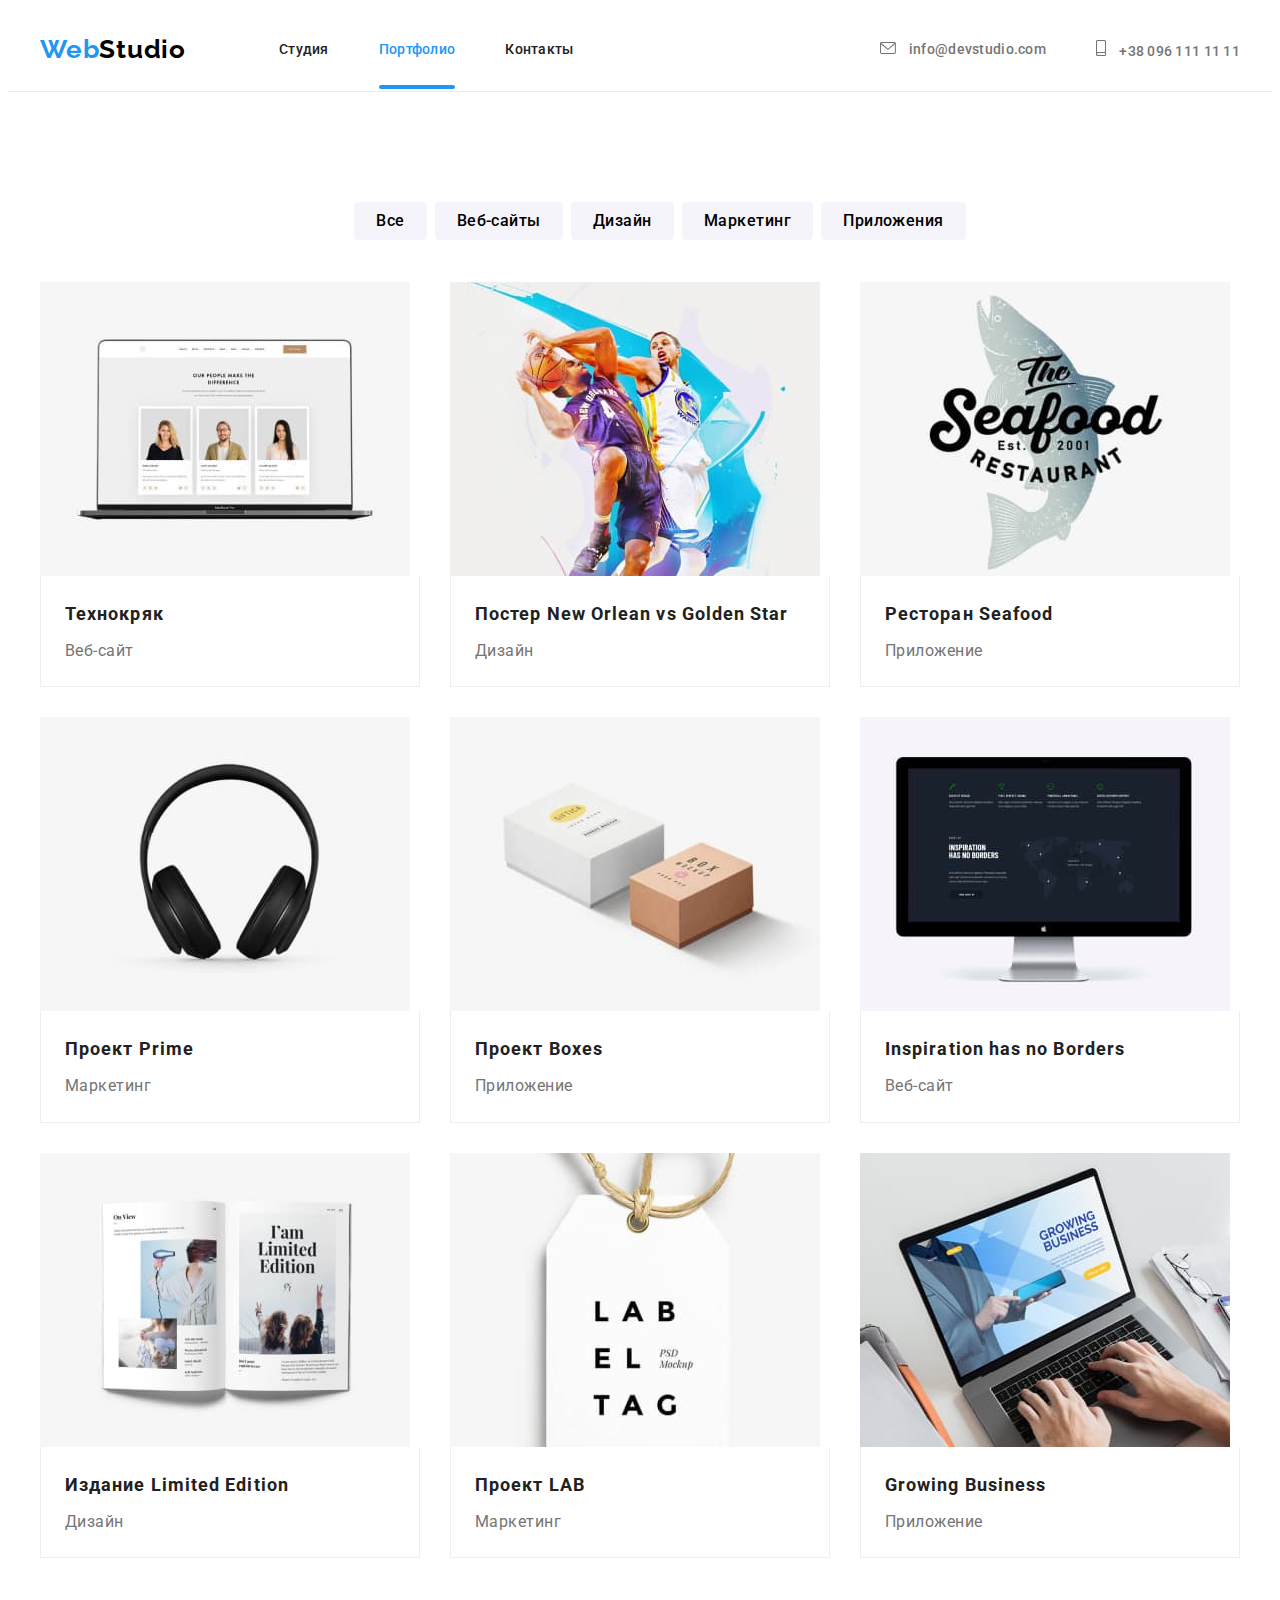
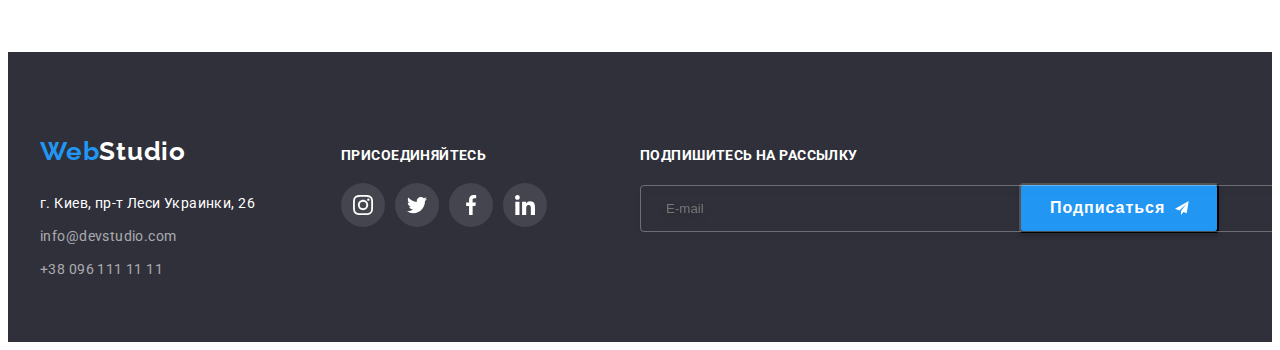
==== portfolio.html @ 2915597d "Initial commit" ====
<!DOCTYPE html>
<html lang="ru">
  <head>
    <meta charset="UTF-8" />
    <meta http-equiv="X-UA-Compatible" content="IE=edge" />
    <meta name="viewport" content="width=device-width, initial-scale=1.0" />
    <title>Document</title>
    <link
      href="https://fonts.googleapis.com/css2?family=Raleway:wght@700&family=Roboto:wght@400;500;700;900&display=swap"
      rel="stylesheet"
    />
    <link
      rel="stylesheet"
      href="https://cdnjs.cloudflare.com/ajax/libs/modern-normalize/1.1.0/modern-normalize.min.css"
      integrity="sha512-wpPYUAdjBVSE4KJnH1VR1HeZfpl1ub8YT/NKx4PuQ5NmX2tKuGu6U/JRp5y+Y8XG2tV+wKQpNHVUX03MfMFn9Q=="
      crossorigin="anonymous"
      referrerpolicy="no-referrer"
    />
    <link rel="stylesheet" href="./css/main.min.css" />
  </head>
  <body>
    <!--Шапка сайта-->
    <header class="header">
      <div class="container header__container">
        <nav class="navigation">
          <a href="./index.html" class="logo">
            Web
            <span class="logo--color"> Studio </span>
          </a>
          <ul class="header__list">
            <li class="header__item">
              <a href="./index.html" class="header__link"> Студия </a>
            </li>
            <li class="header__item">
              <a
                href="./portfolio.html"
                class="header__link header__link-current"
              >
                Портфолио
              </a>
            </li>
            <li class="item"><a href="" class="header__link"> Контакты </a></li>
          </ul>
        </nav>
        <ul class="auth-nav">
          <li class="auth-nav__item">
            <a href="mailtoinfo@devstudio.com" class="auth-nav__link">
              <svg class="auth-nav__icons" width="16" height="12">
                <use href="./images/sprite.svg#icon-envelope"></use>
              </svg>
              info@devstudio.com
            </a>
          </li>
          <li class="auth-nav__item">
            <a href="tel:+380961111111" class="auth-nav__link">
              <svg class="auth-nav__icons" width="10" height="16">
                <use href="./images/sprite.svg#icon-smartphone"></use>
              </svg>
              +38 096 111 11 11
            </a>
          </li>
        </ul>
      </div>
    </header>
    <main>
      <!--Фотороботи-->
      <section class="projects section">
        <div class="container projects">
          <!-- <h1 class="projects-section-title">Нашы проэкты</h1> -->
          <ul class="projects__list">
            <li class="projects__item">
              <button type="button" class="projects__button">Все</button>
            </li>
            <li class="projects__item">
              <button type="button" class="projects__button">Веб-сайты</button>
            </li>
            <li class="projects__item">
              <button type="button" class="projects__button">Дизайн</button>
            </li>
            <li class="projects__item">
              <button type="button" class="projects__button">Маркетинг</button>
            </li>
            <li class="projects__item">
              <button type="button" class="projects__button">Приложения</button>
            </li>
          </ul>
          <ul class="list projects__list-image">
            <li class="projects__image-item">
              <a class="link projects__image-link" href="">
                <div class="projects__thumb">
                  <img
                    src="./images/portfolio/techno.jpg"
                    alt="фото Технокряк"
                    width="370"
                  />
                  <div class="overlay">
                    <p class="overlay__text">
                      Ресурс предлагает комплексные предложения с разным уровнем
                      функционала и сервисов. Все это позволит посетителю
                      получить исчерпывающие сведения о компании или частном
                      лице.
                    </p>
                  </div>
                </div>
                <div class="projects__box-text">
                  <h2 class="projects__title">Технокряк</h2>
                  <p class="projects__text">Веб-сайт</p>
                </div>
              </a>
            </li>
            <li class="projects__image-item">
              <a class="link projects__image-link" href="">
                <div class="projects__thumb">
                  <img
                    src="./images/portfolio/golden-star.jpg"
                    alt="фото Постер New Orlean vs Golden Star"
                    width="370"
                  />
                  <div class="overlay">
                    <p class="overlay__text">
                      Ресурс предлагает комплексные предложения с разным уровнем
                      функционала и сервисов. Все это позволит посетителю
                      получить исчерпывающие сведения о компании или частном
                      лице.
                    </p>
                  </div>
                </div>

                <div class="projects__box-text">
                  <h2 class="projects__title">
                    Постер New Orlean vs Golden Star
                  </h2>
                  <p class="projects__text">Дизайн</p>
                </div></a
              >
            </li>
            <li class="projects__image-item">
              <a class="link projects__image-link" href="">
                <div class="projects__thumb">
                  <img
                    src="./images/portfolio/seafood.jpg"
                    alt="фото Ресторан Seafood"
                    width="370"
                  />
                  <div class="overlay">
                    <p class="overlay__text">
                      Ресурс предлагает комплексные предложения с разным уровнем
                      функционала и сервисов. Все это позволит посетителю
                      получить исчерпывающие сведения о компании или частном
                      лице.
                    </p>
                  </div>
                </div>
                <div class="projects__box-text">
                  <h2 class="projects__title">Ресторан Seafood</h2>
                  <p class="projects__text">Приложение</p>
                </div>
              </a>
            </li>
            <li class="projects__image-item">
              <a class="link projects__image-link" href="">
                <div class="projects__thumb">
                  <img
                    src="./images/portfolio/prime.jpg"
                    alt="фото Проект Primeк"
                    width="370"
                  />
                  <div class="overlay">
                    <p class="overlay__text">
                      Ресурс предлагает комплексные предложения с разным уровнем
                      функционала и сервисов. Все это позволит посетителю
                      получить исчерпывающие сведения о компании или частном
                      лице.
                    </p>
                  </div>
                </div>
                <div class="projects__box-text">
                  <h2 class="projects__title">Проект Prime</h2>
                  <p class="projects__text">Маркетинг</p>
                </div>
              </a>
            </li>
            <li class="projects__image-item">
              <a class="link projects__image-link" href="">
                <div class="projects__thumb">
                  <img
                    src="./images/portfolio/boxes.jpg"
                    alt="фото Проект Boxes"
                    width="370"
                  />
                  <div class="overlay">
                    <p class="overlay__text">
                      Ресурс предлагает комплексные предложения с разным уровнем
                      функционала и сервисов. Все это позволит посетителю
                      получить исчерпывающие сведения о компании или частном
                      лице.
                    </p>
                  </div>
                </div>
                <div class="projects__box-text">
                  <h2 class="projects__title">Проект Boxes</h2>
                  <p class="projects__text">Приложение</p>
                </div>
              </a>
            </li>
            <li class="projects__image-item">
              <a class="link projects__image-link" href="">
                <div class="projects__thumb">
                  <img
                    src="./images/portfolio/borders.jpg"
                    alt="фото Inspiration has no Borders"
                    width="370"
                  />
                  <div class="overlay">
                    <p class="overlay__text">
                      Ресурс предлагает комплексные предложения с разным уровнем
                      функционала и сервисов. Все это позволит посетителю
                      получить исчерпывающие сведения о компании или частном
                      лице.
                    </p>
                  </div>
                </div>
                <div class="projects__box-text">
                  <h2 class="projects__title">Inspiration has no Borders</h2>
                  <p class="projects__text">Веб-сайт</p>
                </div>
              </a>
            </li>
            <li class="projects__image-item">
              <a class="link projects__image-link" href="">
                <div class="projects__thumb">
                  <img
                    src="./images/portfolio/edition.jpg"
                    alt="фото Издание Limited Edition"
                    width="370"
                  />
                  <div class="overlay">
                    <p class="overlay__text">
                      Ресурс предлагает комплексные предложения с разным уровнем
                      функционала и сервисов. Все это позволит посетителю
                      получить исчерпывающие сведения о компании или частном
                      лице.
                    </p>
                  </div>
                </div>
                <div class="projects__box-text">
                  <h2 class="projects__title">Издание Limited Edition</h2>
                  <p class="projects__text">Дизайн</p>
                </div>
              </a>
            </li>
            <li class="projects__image-item">
              <a class="link projects__image-link" href="">
                <div class="projects__thumb">
                  <img
                    src="./images/portfolio/lab.jpg"
                    alt="фото Проект LAB"
                    width="370"
                  />
                  <div class="overlay">
                    <p class="overlay__text">
                      Ресурс предлагает комплексные предложения с разным уровнем
                      функционала и сервисов. Все это позволит посетителю
                      получить исчерпывающие сведения о компании или частном
                      лице.
                    </p>
                  </div>
                </div>
                <div class="projects__box-text">
                  <h2 class="projects__title">Проект LAB</h2>
                  <p class="projects__text">Маркетинг</p>
                </div>
              </a>
            </li>
            <li class="projects__image-item">
              <a class="link projects__image-link" href="">
                <div class="projects__thumb">
                  <img
                    src="./images/portfolio/growng.jpg"
                    alt="фото Growing Business"
                    width="370"
                  />
                  <div class="overlay">
                    <p class="overlay__text">
                      Ресурс предлагает комплексные предложения с разным уровнем
                      функционала и сервисов. Все это позволит посетителю
                      получить исчерпывающие сведения о компании или частном
                      лице.
                    </p>
                  </div>
                </div>
                <div class="projects__box-text">
                  <h2 class="projects__title">Growing Business</h2>
                  <p class="projects__text">Приложение</p>
                </div>
              </a>
            </li>
          </ul>
        </div>
      </section>
    </main>
    <!--Футер-->
    <footer class="footer">
      <div class="container footer__container">
        <div class="footer__address-box">
          <a href="./index.html" class="logo">
            Web
            <span class="logo--color-footer"> Studio </span>
          </a>
          <address class="footer__address">
            г. Киев, пр-т Леси Украинки, 26
          </address>
          <ul class="list footer__list">
            <li class="footer__item">
              <a href="mailtoinfo@devstudio.com" class="footer__link">
                info@devstudio.com
              </a>
            </li>
            <li class="footer__item">
              <a href="tel:+380961111111" class="footer__link">
                +38 096 111 11 11
              </a>
            </li>
          </ul>
        </div>
        <div class="accession">
          <h3 class="accession__social-title">присоединяйтесь</h3>
          <ul class="list accession__social">
            <li class="accession__team-icons">
              <a
                class="accession__social-link link"
                href=""
                target="_blank"
                arial-label="иконка instagram"
              >
                <svg class="accession__icons" width="20" height="20">
                  <use href="./images/sprite.svg#icon-instagram-2"></use>
                </svg>
              </a>
            </li>
            <li class="accession__team-icons">
              <a
                class="accession__social-link link"
                href=""
                target="_blank"
                arial-label="иконка twitter"
              >
                <svg class="accession__icons" width="20" height="20">
                  <use href="./images/sprite.svg#icon-twitter-1"></use>
                </svg>
              </a>
            </li>
            <li class="accession__team-icons">
              <a
                class="accession__social-link link"
                href=""
                target="_blank"
                arial-label="иконка facebook"
              >
                <svg class="accession__icons" width="20" height="20">
                  <use href="./images/sprite.svg#icon-facebook-1"></use>
                </svg>
              </a>
            </li>
            <li class="accession__team-icons">
              <a
                class="accession__social-link link"
                href=""
                target="_blank"
                arial-label="иконка linkedin"
              >
                <svg class="accession__icons" width="20" height="20">
                  <use href="./images/sprite.svg#icon-linkedin-1"></use>
                </svg>
              </a>
            </li>
          </ul>
        </div>
        <div class="subscription">
          <strong class="subscription__title">Подпишитесь на рассылку</strong>
          <form class="subscription__form">
            <label class="subscription__form-group">
              <input
                class="subscription__form-input"
                type="email"
                name="user-mail"
                placeholder="E-mail"
              />
            </label>
            <button class="subscription__form-btn" type="submit">
              Подписаться
              <svg class="subscription__form-icon" width="24" height="24">
                <use href="./images/sprite.svg#icon-icon-send"></use>
              </svg>
            </button>
          </form>
        </div>
      </div>
    </footer>
  </body>
</html>
---- css/main.min.css ----
:root{--primary-text-color: #757575;--primary-title-color: #212121;--mid-anim: 250ms cubic-bezier(0.4, 0, 0.2, 1)}.visually-hidden{position:absolute;white-space:nowrap;width:1px;height:1px;overflow:hidden;border:0;padding:0;clip:rect(0 0 0 0);-webkit-clip-path:inset(50%);clip-path:inset(50%);margin:-1px}body{background-color:#ffffff;color:#757575;font-family:"roboto", serif}.section{padding-top:94px;padding-bottom:94px}.container{width:1200px;-webkit-box-align:center;-ms-flex-align:center;align-items:center;padding-right:15px;padding-left:15px;margin-left:auto;margin-right:auto}h1,h2,h3,h4,h5,h6,p{margin:0}img{display:block}.logo{display:-webkit-box;display:-ms-flexbox;display:flex;margin-right:93px;padding-top:24px;padding-bottom:25px;font-family:"Raleway", serif;font-weight:700;font-size:26px;line-height:1.2;letter-spacing:0.03em;color:#2196f3;text-decoration:none}.logo--color{color:black}.logo--color-footer{color:#ffffff}.backdrop.is-hidden{opacity:0;pointer-events:none;visibility:hidden}.form{position:absolute;top:50%;left:50%;-webkit-transform:translate(-50%, -50%);transform:translate(-50%, -50%);width:528px;padding:40px;background-color:#fff;-webkit-box-shadow:0px 1px 3px rgba(0,0,0,0.12),0px 1px 1px rgba(0,0,0,0.14),0px 2px 1px rgba(0,0,0,0.2);box-shadow:0px 1px 3px rgba(0,0,0,0.12),0px 1px 1px rgba(0,0,0,0.14),0px 2px 1px rgba(0,0,0,0.2);border-radius:4px;-webkit-transition:opacity 300ms ease-in-out, -webkit-transform 700ms ease;transition:opacity 300ms ease-in-out, -webkit-transform 700ms ease;transition:transform 700ms ease, opacity 300ms ease-in-out;transition:transform 700ms ease, opacity 300ms ease-in-out, -webkit-transform 700ms ease}.backdrop.is-hidden .form{-webkit-transform:translate(-50%, -50%) scale(0.4);transform:translate(-50%, -50%) scale(0.4);opacity:0}.backdrop .form{-webkit-transform:translate(-50%, -50%) scale(1);transform:translate(-50%, -50%) scale(1);opacity:1}.form__modal-btn{position:absolute;top:10px;right:10px;width:30px;height:30px;padding:0;display:-webkit-box;display:-ms-flexbox;display:flex;-webkit-box-align:center;-ms-flex-align:center;align-items:center;-webkit-box-pack:center;-ms-flex-pack:center;justify-content:center;background:#ffffff;border:1px solid rgba(0,0,0,0.1);border-radius:50%;cursor:pointer}.form__btn-icon{fill:#000000;-webkit-transition:fill var(--mid-anim);transition:fill var(--mid-anim)}.form__modal-btn:hover .form__btn-icon,.form__modal-btn:focus .form__btn-icon{fill:#2196f3}.form__title{display:block;font-weight:700;font-size:20px;line-height:23px;text-align:center;letter-spacing:0.03em;color:#212121;text-align:center;margin-bottom:12px}.form__group,.form__policy{display:block}.form__group{position:relative}.form__group:not(:last-child){margin-bottom:10px}.form-group.textarea{margin-bottom:20px}.form__group-label{display:block;text-align:start;margin-bottom:4px;font-weight:400;font-size:12px;line-height:14px;letter-spacing:0.01em;color:#757575}.form__input{width:100%;padding:10px 10px 10px 35px;border:1px solid rgba(33,33,33,0.2);border-radius:4px;-webkit-transition:border var(--mid-anim);transition:border var(--mid-anim)}.form__icon{position:absolute;top:30px;left:12px;fill:#212121;-webkit-transition:fill var(--mid-anim);transition:fill var(--mid-anim)}.form__group .form__input:focus,.form__group .form__textarea:focus{outline:transparent;border:1px solid #2196f3}.form__group:focus-within>.form__icon{fill:#2196f3}.form__policy{display:-webkit-box;display:-ms-flexbox;display:flex;-webkit-box-align:center;-ms-flex-align:center;align-items:center;-webkit-box-pack:center;-ms-flex-pack:center;justify-content:center;margin-bottom:30px}.form__textarea{resize:none;width:100%;padding:12px 16px 12px 16px;border:1px solid rgba(33,33,33,0.2);border-radius:4px;font-size:12px;line-height:14px;letter-spacing:0.01em}.custom-checkbox{width:16px;height:15px;margin-right:7px;display:-webkit-box;display:-ms-flexbox;display:flex;-webkit-box-align:center;-ms-flex-align:center;align-items:center;-webkit-box-pack:center;-ms-flex-pack:center;justify-content:center;border-radius:2px;outline:1px solid #212121;outline-offset:-2px;-webkit-transition:background-color var(--mid-anim);transition:background-color var(--mid-anim)}.checkbox:checked+.custom-checkbox{background-color:#2196f3;outline:#2196f3}.checkbox:focus+.custom-checkbox{outline:1px solid #2196f3}.custom-checkbox-icon{opacity:0;-webkit-transition:opacity var(--mid-anim);transition:opacity var(--mid-anim)}.checkbox:checked+.custom-checkbox .custom-checkbox-icon{opacity:1}.form__policy-description{font-weight:400;font-size:14px;line-height:24px;letter-spacing:0.03em;color:#757575}.form__btn{width:200px;height:50px;display:inline-block;-webkit-box-align:center;-ms-flex-align:center;align-items:center;text-align:center;letter-spacing:0.06em;cursor:pointer;font-weight:700;font-size:16px;line-height:30px;color:#ffffff;background:#2196f3;-webkit-box-shadow:0px 4px 4px rgba(0,0,0,0.15);box-shadow:0px 4px 4px rgba(0,0,0,0.15);border-radius:4px}.subscription{width:579px}.subscription__title{display:block;margin-bottom:20px;font-weight:700;font-size:14px;line-height:16px;letter-spacing:0.03em;text-transform:uppercase;color:#ffffff}.subscription__form{display:-webkit-box;display:-ms-flexbox;display:flex;-webkit-box-align:center;-ms-flex-align:center;align-items:center;-webkit-box-pack:center;-ms-flex-pack:center;justify-content:center}.subscription__form-group{display:block;-webkit-box-align:center;-ms-flex-align:center;align-items:center;margin-right:21px;font-weight:400;font-size:16px;line-height:20px;outline:transparent;letter-spacing:0.03em;color:rgba(255,255,255,0.6)}.subscription__form-input{padding:15px 286px 15px 25px;width:100%;border:1px solid rgba(255,255,255,0.3);-webkit-filter:drop-shadow(0px 4px 4px rgba(0,0,0,0.15));filter:drop-shadow(0px 4px 4px rgba(0,0,0,0.15));border-radius:4px;background-color:transparent}.subscription__form-btn{width:200px;height:50px;display:-webkit-inline-box;display:-ms-inline-flexbox;display:inline-flex;-webkit-box-align:center;-ms-flex-align:center;align-items:center;text-align:center;padding:10px 28px 10px 29px;letter-spacing:0.06em;cursor:pointer;font-weight:700;font-size:16px;line-height:30px;color:#ffffff;background:#2196f3;-webkit-box-shadow:0px 4px 4px rgba(0,0,0,0.15);box-shadow:0px 4px 4px rgba(0,0,0,0.15);border-radius:4px;outline:transparent}.subscription__form-icon{margin-left:10px;fill:#fff}.projects__list{display:-webkit-box;display:-ms-flexbox;display:flex;-webkit-box-align:center;-ms-flex-align:center;align-items:center;-webkit-box-pack:center;-ms-flex-pack:center;justify-content:center;list-style:none;margin-bottom:42px}.projects__button{padding:6px 22px;font-weight:500;font-size:16px;line-height:1.6;text-align:center;letter-spacing:0.03em;cursor:pointer;font-family:inherit;background:#f5f4fa;border-radius:4px;border:transparent;-webkit-transition:color var(--mid-anim),background-color var(--mid-anim),-webkit-box-shadow color var(--mid-anim);transition:color var(--mid-anim),background-color var(--mid-anim),-webkit-box-shadow color var(--mid-anim);transition:color var(--mid-anim),background-color var(--mid-anim),box-shadow color var(--mid-anim);transition:color var(--mid-anim),background-color var(--mid-anim),box-shadow color var(--mid-anim),-webkit-box-shadow color var(--mid-anim)}.projects__button:hover,.projects__button:focus{color:#ffffff;background-color:#2196f3;-webkit-box-shadow:0px 3px 1px rgba(0,0,0,0.1),0px 1px 2px rgba(0,0,0,0.08),0px 2px 2px rgba(0,0,0,0.12);box-shadow:0px 3px 1px rgba(0,0,0,0.1),0px 1px 2px rgba(0,0,0,0.08),0px 2px 2px rgba(0,0,0,0.12)}.projects__item{margin-right:8px}.projects__item:last-child{margin-right:0px}.header{border-bottom:1px solid #ececec}.header__container{display:-webkit-box;display:-ms-flexbox;display:flex;-webkit-box-align:center;-ms-flex-align:center;align-items:center}.navigation{display:-webkit-box;display:-ms-flexbox;display:flex}.list,.header__list,.auth-nav{list-style:none;padding:0;margin:0}.header__list{display:-webkit-box;display:-ms-flexbox;display:flex;-webkit-box-align:center;-ms-flex-align:center;align-items:center;font-weight:500;font-size:14px;line-height:1.1;letter-spacing:0.02em}.header__item{margin-right:50px}.header__item:last-child{margin-right:0}.header__link{position:relative;padding-top:32px;padding-bottom:32px;color:#212121;-webkit-transition:color var(--mid-anim);transition:color var(--mid-anim);text-decoration:none}.header__link:hover,.header__link:focus{color:#2196f3}.header__link-current{color:#2196f3;text-decoration:none}.header__link-current::after{content:"";position:absolute;bottom:0px;left:0;display:block;width:100%;height:4px;background:#2196f3;border-radius:2px}.auth-nav{display:-webkit-box;display:-ms-flexbox;display:flex;margin-left:auto;font-weight:500;font-size:14px;line-height:1.1;letter-spacing:0.02em;color:var(--primary-text-color)}.auth-nav__link{padding-top:32px;padding-bottom:32px;color:currentColor;-webkit-transition:color var(--mid-anim);transition:color var(--mid-anim);color:var(--primary-text-color);text-decoration:none}.auth-nav__link:hover,.auth-nav__link:focus{color:#2196f3}.auth-nav__item{display:-webkit-box;display:-ms-flexbox;display:flex;-webkit-box-pack:center;-ms-flex-pack:center;justify-content:center;-webkit-box-align:center;-ms-flex-align:center;align-items:center;margin-right:50px}.auth-nav__item:last-child{margin-right:0}.auth-nav__icons{margin-right:10px;fill:currentColor}.hero{background:#2f303a;background-image:-webkit-gradient(linear, left top, left bottom, from(rgba(47,48,58,0.4)), to(rgba(47,48,58,0.4))),url(../images/studio/header.jpg);background-image:linear-gradient(rgba(47,48,58,0.4), rgba(47,48,58,0.4)),url(../images/studio/header.jpg);background-repeat:no-repeat;background-position:center;background-size:1600px;background-size:cover;text-align:center;padding-top:200px;padding-bottom:200px;max-width:1600px;margin-left:auto;margin-right:auto}.hero__title{margin-bottom:30px;color:#ffffff;font-weight:900;font-size:44px;line-height:1.4;text-align:center;letter-spacing:0.06em;text-transform:uppercase}.hero__button{font-weight:700;font-size:16px;line-height:1.9;letter-spacing:0.06em;color:#ffffff;background:#2196f3;-webkit-box-shadow:0px 4px 4px rgba(0,0,0,0.15);box-shadow:0px 4px 4px rgba(0,0,0,0.15);border-radius:4px;cursor:pointer;font-family:inherit}.backdrop{position:fixed;top:0;left:0;width:100%;height:100%;background-color:rgba(0,0,0,0.2);-webkit-transition:opasity cubic-bezier(0.55, 0.055, 0.675, 0.19),visibility 700ms ease;transition:opasity cubic-bezier(0.55, 0.055, 0.675, 0.19),visibility 700ms ease}.profile__list{display:-webkit-box;display:-ms-flexbox;display:flex;-webkit-box-align:center;-ms-flex-align:center;align-items:center;list-style:none}.profile__item{margin-right:30px;position:relative;z-index:-1}.profile__item:last-child{margin-right:0px}.profile__title{margin-bottom:47px;font-weight:700;font-size:36px;line-height:1.7;text-align:center;letter-spacing:0.03em;color:var(--primary-title-color)}.profile__text{position:absolute;bottom:0;left:0;width:100%;padding-top:27px;padding-bottom:27px;line-height:16px;text-align:center;letter-spacing:0.03em;text-transform:uppercase;color:#ffffff;background:rgba(47,48,58,0.8)}.feature{padding-bottom:0px}.feature__thumb{width:270px;height:120px;background-color:#f5f4fa;border-radius:4px;margin-bottom:30px;display:-webkit-box;display:-ms-flexbox;display:flex;-webkit-box-pack:center;-ms-flex-pack:center;justify-content:center;-webkit-box-align:center;-ms-flex-align:center;align-items:center}.feature__titles{font-weight:700;font-size:14px;line-height:1.1;letter-spacing:0.03em;text-transform:uppercase;color:var(--primary-title-color);margin-bottom:10px}.feature__list{display:-webkit-box;display:-ms-flexbox;display:flex;-webkit-box-align:center;-ms-flex-align:center;align-items:center;font-size:14px;line-height:1.7;letter-spacing:0.03em;color:var(--primary-text-color);list-style:none}.feature__item{margin-right:30px;width:270px}.feature__item:last-child{margin-right:0px}.team{background:#f5f4fa}.team__list{display:-webkit-box;display:-ms-flexbox;display:flex;-webkit-box-align:center;-ms-flex-align:center;align-items:center;list-style:none}.team__item{background:#ffffff;margin-right:30px;-webkit-box-shadow:0px 4px 4px rgba(0,0,0,0.25);box-shadow:0px 4px 4px rgba(0,0,0,0.25)}.team__item:last-child{margin-right:0px}.team__title{margin-bottom:50px;font-weight:700;font-size:36px;line-height:1.2;text-align:center;letter-spacing:0.03em;color:var(--primary-title-color)}.team__box{padding-top:30px;padding-bottom:30px}.team__member-title{margin-bottom:10px;font-weight:500;font-size:16px;line-height:1.2;text-align:center;letter-spacing:0.03em;color:var(--primary-title-color)}.team__text{margin-bottom:16px;font-size:16px;line-height:1.2;text-align:center;letter-spacing:0.03em;color:var(--primary-text-color)}.team__social{display:-webkit-box;display:-ms-flexbox;display:flex;-webkit-box-pack:center;-ms-flex-pack:center;justify-content:center;-webkit-box-align:center;-ms-flex-align:center;align-items:center;list-style:none}.team__icons:not(:last-child){margin-right:10px}.team__social-link{display:-webkit-box;display:-ms-flexbox;display:flex;-webkit-box-align:center;-ms-flex-align:center;align-items:center;-webkit-box-pack:center;-ms-flex-pack:center;justify-content:center;color:#afb1b8;width:44px;height:44px;background-color:#fff;border-radius:50%;-webkit-transition:color var(--mid-anim),background-color var(--mid-anim);transition:color var(--mid-anim),background-color var(--mid-anim)}.team__social-link:hover,.team__social-link:focus{background-color:#2196f3;color:#ffffff}.team__social-icons{fill:currentColor}.klient__title{font-size:36px;line-height:42px;text-align:center;letter-spacing:0.03em;color:var(--primary-title-color);margin-bottom:50px}.klient__list{display:-webkit-box;display:-ms-flexbox;display:flex;-webkit-box-align:center;-ms-flex-align:center;align-items:center;-webkit-box-pack:center;-ms-flex-pack:center;justify-content:center;gap:30px}.klient__item{width:170px;height:92px;-webkit-transition:border var(--mid-anim);transition:border var(--mid-anim)}.klient__link{display:-webkit-box;display:-ms-flexbox;display:flex;-webkit-box-pack:center;-ms-flex-pack:center;justify-content:center;-webkit-box-align:center;-ms-flex-align:center;align-items:center;border:1px solid #afb1b8;border-radius:4px;width:100%;height:100%;-webkit-transition:border var(--mid-anim);transition:border var(--mid-anim)}.klient__link:hover,.klient__link:focus{border:1px solid #2196f3}.klient__icons{fill:#afb1b8;-webkit-transition:fill var(--mid-anim);transition:fill var(--mid-anim)}.klient__link:hover .klient__icons,.klient__link:focus .klient__icons{fill:#2196f3}.footer{background:#2f303a;padding-top:60px;padding-bottom:60px}.footer__container{display:-webkit-box;display:-ms-flexbox;display:flex;-webkit-box-align:baseline;-ms-flex-align:baseline;align-items:baseline}.footer__address-box{display:inline-block;width:231px;margin-right:70px}.footer__address{margin-bottom:9px;font-style:normal;font-size:14px;line-height:1.7;letter-spacing:0.03em;color:#ffffff}.footer__list{list-style:none}.footer__item{margin-bottom:9px;font-size:14px;line-height:1.7;letter-spacing:0.03em}.footer__item:last-child{margin-bottom:0px}.footer__link{color:rgba(255,255,255,0.6);text-decoration:none}.accession{margin-right:93px}.accession__social-title{display:block;margin-bottom:20px;font-size:14px;line-height:16px;letter-spacing:0.03em;text-transform:uppercase;color:#ffffff}.accession__team-icons:not(:last-child){margin-right:10px}.accession__social{display:-webkit-box;display:-ms-flexbox;display:flex;-webkit-box-align:center;-ms-flex-align:center;align-items:center;-webkit-box-pack:center;-ms-flex-pack:center;justify-content:center}.accession__social-link{display:-webkit-box;display:-ms-flexbox;display:flex;-webkit-box-align:center;-ms-flex-align:center;align-items:center;-webkit-box-pack:center;-ms-flex-pack:center;justify-content:center;color:#ffffff;width:44px;height:44px;border-radius:50%;background-color:rgba(255,255,255,0.1);-webkit-transition:background-color var(--mid-anim),color var(--mid-anim);transition:background-color var(--mid-anim),color var(--mid-anim)}.accession__social-link:hover,.accession__social-link:focus{background-color:#2196f3;color:#ffffff}.accession__icons{fill:currentColor}.projects-section-title{font-weight:700;font-size:36px;line-height:1.2;text-align:center;letter-spacing:0.03em;color:black}.projects__list-image{display:-webkit-box;display:-ms-flexbox;display:flex;-webkit-box-align:center;-ms-flex-align:center;align-items:center;-ms-flex-wrap:wrap;flex-wrap:wrap;list-style:none}.projects__image-item{width:calc((100% - 60px) / 3);margin-right:30px;margin-bottom:30px}.projects__image-link{display:block;text-decoration:none;-webkit-transition:-webkit-box-shadow var(--mid-anim);transition:-webkit-box-shadow var(--mid-anim);transition:box-shadow var(--mid-anim);transition:box-shadow var(--mid-anim), -webkit-box-shadow var(--mid-anim)}.projects__image-link:hover,.projects__image-link:focus{-webkit-box-shadow:0px 1px 1px rgba(0,0,0,0.12),0px 4px 4px rgba(0,0,0,0.06),1px 4px 6px rgba(0,0,0,0.16);box-shadow:0px 1px 1px rgba(0,0,0,0.12),0px 4px 4px rgba(0,0,0,0.06),1px 4px 6px rgba(0,0,0,0.16)}.projects__image-item:nth-child(3n){margin-right:0px}.projects__image-item:nth-last-child(-n+3){margin-bottom:0px}.projects__box-text{padding:20px 24px;border:1px solid #eeeeee;border-top:none}.projects__title{margin-bottom:4px;font-weight:700;font-size:18px;line-height:2;letter-spacing:0.06em;color:var(--primary-title-color)}.projects__text{font-size:16px;line-height:1.9;letter-spacing:0.03em;color:var(--primary-text-color)}.projects__thumb{position:relative;overflow:hidden}.overlay{display:-webkit-box;display:-ms-flexbox;display:flex;-webkit-box-align:center;-ms-flex-align:center;align-items:center;-webkit-box-pack:center;-ms-flex-pack:center;justify-content:center;position:absolute;top:0;left:0;width:100%;height:100%;background-color:rgba(33,150,243,0.9);opacity:0;-webkit-transform:translateY(100%);transform:translateY(100%);-webkit-transition:opacity 250ms cubic-bezier(0.4, 0, 0.2, 1),-webkit-transform 250ms cubic-bezier(0.4, 0, 0.2, 1);transition:opacity 250ms cubic-bezier(0.4, 0, 0.2, 1),-webkit-transform 250ms cubic-bezier(0.4, 0, 0.2, 1);transition:transform 250ms cubic-bezier(0.4, 0, 0.2, 1),opacity 250ms cubic-bezier(0.4, 0, 0.2, 1);transition:transform 250ms cubic-bezier(0.4, 0, 0.2, 1),opacity 250ms cubic-bezier(0.4, 0, 0.2, 1),-webkit-transform 250ms cubic-bezier(0.4, 0, 0.2, 1)}.projects__image-link:hover .overlay,.projects__image-link:focus .overlay{opacity:1;-webkit-transform:translateY(0);transform:translateY(0)}.overlay__text{position:absolute;padding:63px 24px;font-size:18px;line-height:28px;letter-spacing:0.03em;color:#ffffff}
/*# sourceMappingURL=main.min.css.map */
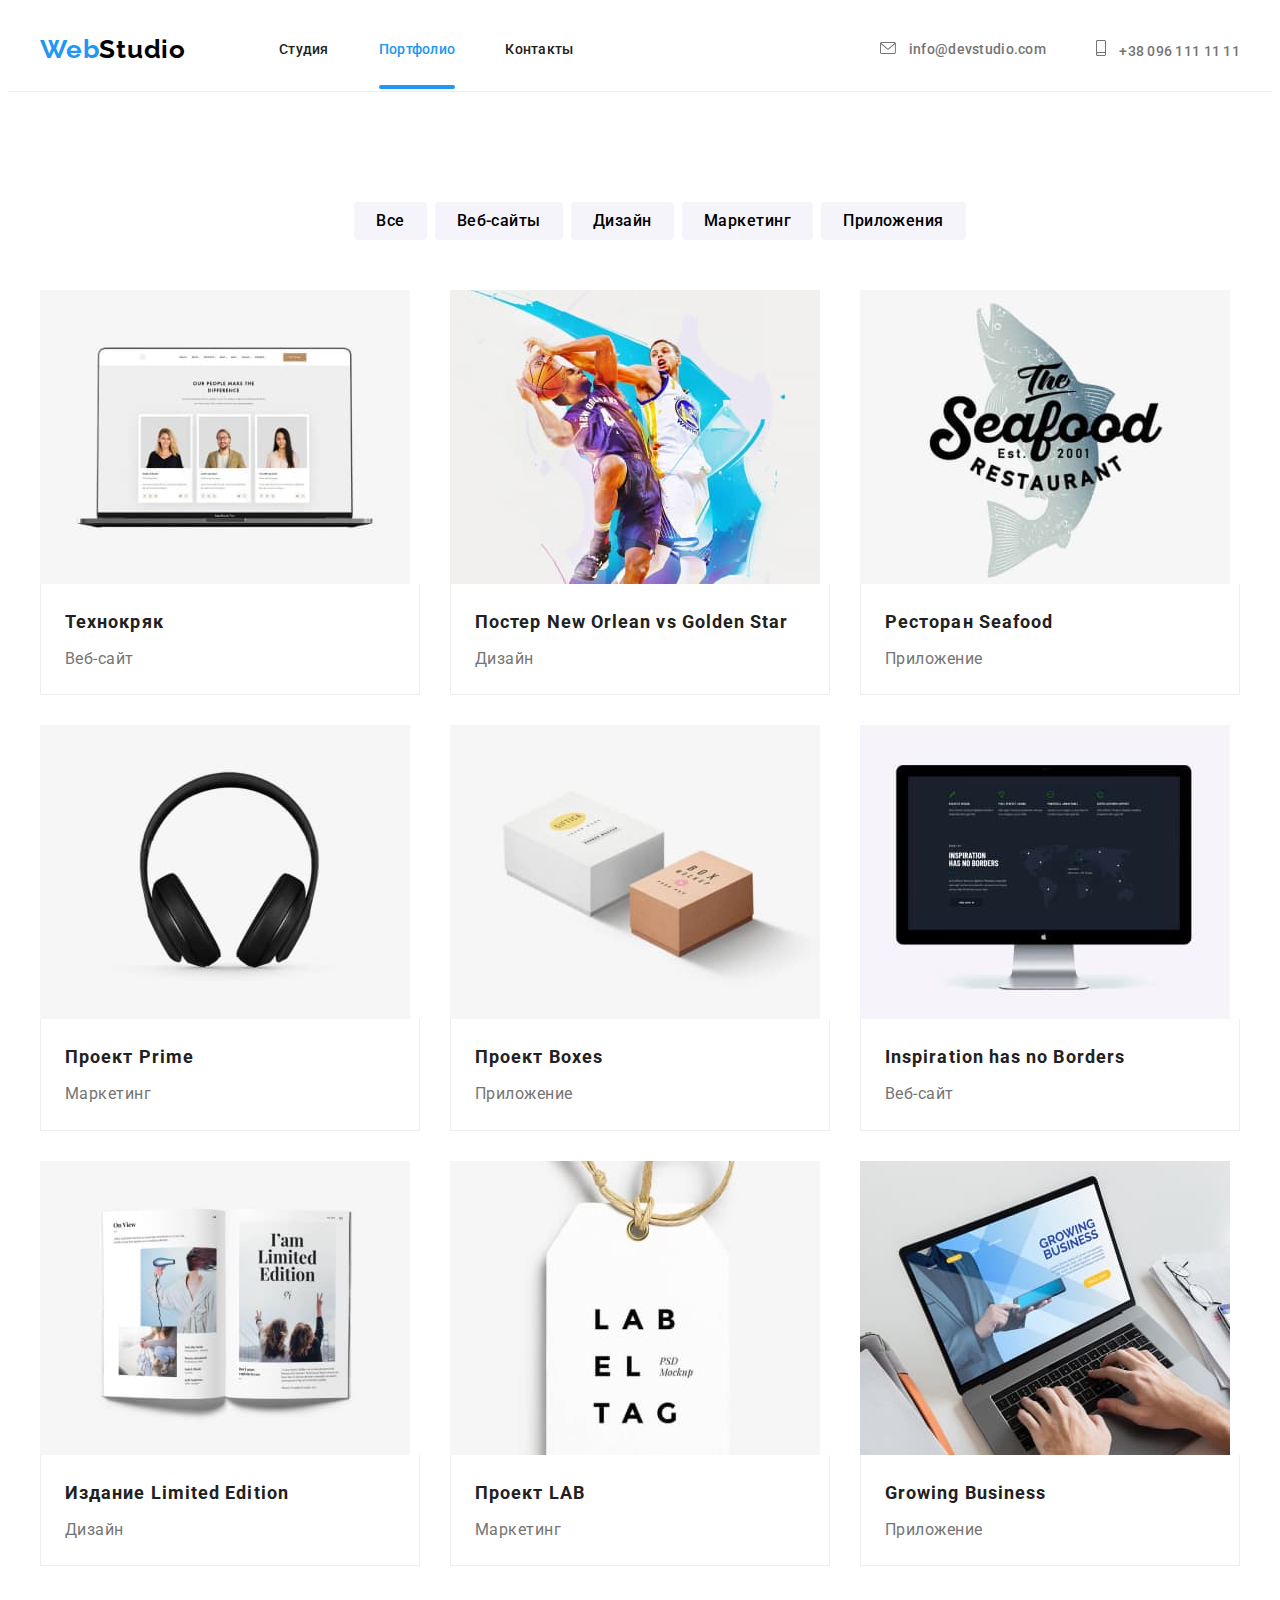
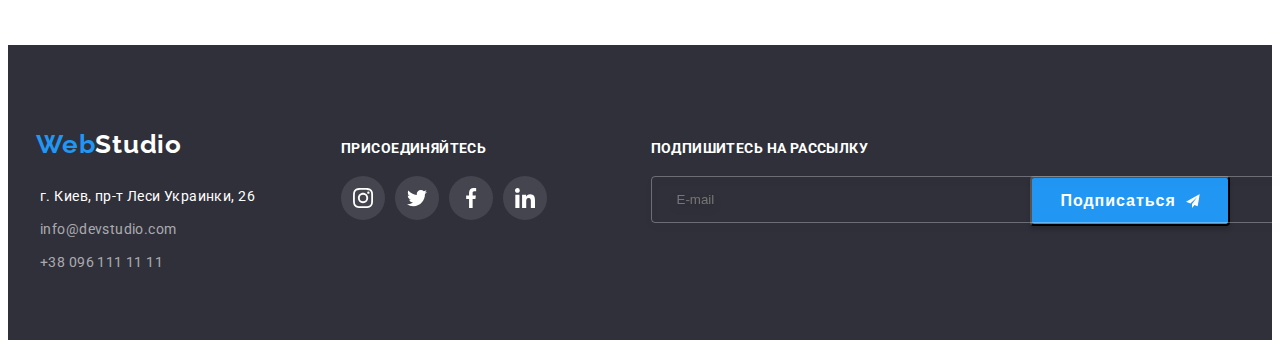
==== commit 654810b6: "Розроблено адаптивну верстку (текст, відступи)" ====
--- a/portfolio.html
+++ b/portfolio.html
@@ -27,6 +27,29 @@
             Web
             <span class="logo--color"> Studio </span>
           </a>
+          <button
+            type="button"
+            class="menu-button is-open"
+            aria-expanded="false"
+            aria-controls="menu-mobile"
+            data-menu-button
+          >
+            <svg
+              aria-label="Переключатель мобильного меню"
+              width="40"
+              height="40"
+            >
+              <use
+                class="icon-cross"
+                href="./images/sprite.svg#icon-close_24px"
+              ></use>
+              <use
+                class="icon-menu"
+                href="./images/sprite.svg#icon-menu_24px"
+              ></use>
+            </svg>
+          </button>
+
           <ul class="header__list">
             <li class="header__item">
               <a href="./index.html" class="header__link"> Студия </a>
@@ -42,10 +65,56 @@
             <li class="item"><a href="" class="header__link"> Контакты </a></li>
           </ul>
         </nav>
+
+        <div class="menu-mobile" id="menu-mobile" data-menu>
+          <ul class="menu-mobile__list">
+            <li class="menu-mobile__item">
+              <a href="" class="menu-mobile__link">Студия</a>
+            </li>
+            <li class="menu-mobile__item">
+              <a href="" class="menu-mobile__link menu-mobile__link-current"
+                >Портфолио</a
+              >
+            </li>
+            <li class="menu-mobile__item">
+              <a href="" class="menu-mobile__link">Контакты</a>
+            </li>
+          </ul>
+          <ul class="menu-mobile__contacts">
+            <li class="menu-mobile__contacts-item">
+              <a href="tel:+380961111111" class="menu-mobile__contacts-link">
+                +38 096 111 11 11
+              </a>
+            </li>
+            <li class="menu-mobile__contacts-item">
+              <a
+                href="mailtoinfo@devstudio.com"
+                class="menu-mobile__contacts-link email"
+              >
+                info@devstudio.com
+              </a>
+            </li>
+          </ul>
+          <ul class="menu-mobile__social">
+            <li class="menu-mobile__social-item">
+              <a href="" class="menu-mobile__social-link">Instagram</a>
+            </li>
+            <li class="menu-mobile__social-item">
+              <a href="" class="menu-mobile__social-link">Twitter</a>
+            </li>
+            <li class="menu-mobile__social-item">
+              <a href="" class="menu-mobile__social-link">Facebook</a>
+            </li>
+            <li class="menu-mobile__social-item">
+              <a href="" class="menu-mobile__social-link">LinkedIn</a>
+            </li>
+          </ul>
+        </div>
+
         <ul class="auth-nav">
           <li class="auth-nav__item">
             <a href="mailtoinfo@devstudio.com" class="auth-nav__link">
-              <svg class="auth-nav__icons" width="16" height="12">
+              <svg class="auth-nav__icons first" width="16" height="12">
                 <use href="./images/sprite.svg#icon-envelope"></use>
               </svg>
               info@devstudio.com
@@ -89,6 +158,7 @@
               <a class="link projects__image-link" href="">
                 <div class="projects__thumb">
                   <img
+                    class="projects__image"
                     src="./images/portfolio/techno.jpg"
                     alt="фото Технокряк"
                     width="370"
@@ -102,7 +172,7 @@
                     </p>
                   </div>
                 </div>
-                <div class="projects__box-text">
+                <div class="projects__box-text first">
                   <h2 class="projects__title">Технокряк</h2>
                   <p class="projects__text">Веб-сайт</p>
                 </div>
@@ -112,6 +182,7 @@
               <a class="link projects__image-link" href="">
                 <div class="projects__thumb">
                   <img
+                    class="projects__image"
                     src="./images/portfolio/golden-star.jpg"
                     alt="фото Постер New Orlean vs Golden Star"
                     width="370"
@@ -138,6 +209,7 @@
               <a class="link projects__image-link" href="">
                 <div class="projects__thumb">
                   <img
+                    class="projects__image"
                     src="./images/portfolio/seafood.jpg"
                     alt="фото Ресторан Seafood"
                     width="370"
@@ -161,6 +233,7 @@
               <a class="link projects__image-link" href="">
                 <div class="projects__thumb">
                   <img
+                    class="projects__image"
                     src="./images/portfolio/prime.jpg"
                     alt="фото Проект Primeк"
                     width="370"
@@ -184,6 +257,7 @@
               <a class="link projects__image-link" href="">
                 <div class="projects__thumb">
                   <img
+                    class="projects__image"
                     src="./images/portfolio/boxes.jpg"
                     alt="фото Проект Boxes"
                     width="370"
@@ -207,6 +281,7 @@
               <a class="link projects__image-link" href="">
                 <div class="projects__thumb">
                   <img
+                    class="projects__image"
                     src="./images/portfolio/borders.jpg"
                     alt="фото Inspiration has no Borders"
                     width="370"
@@ -230,6 +305,7 @@
               <a class="link projects__image-link" href="">
                 <div class="projects__thumb">
                   <img
+                    class="projects__image"
                     src="./images/portfolio/edition.jpg"
                     alt="фото Издание Limited Edition"
                     width="370"
@@ -253,6 +329,7 @@
               <a class="link projects__image-link" href="">
                 <div class="projects__thumb">
                   <img
+                    class="projects__image"
                     src="./images/portfolio/lab.jpg"
                     alt="фото Проект LAB"
                     width="370"
@@ -276,6 +353,7 @@
               <a class="link projects__image-link" href="">
                 <div class="projects__thumb">
                   <img
+                    class="projects__image"
                     src="./images/portfolio/growng.jpg"
                     alt="фото Growing Business"
                     width="370"
@@ -302,79 +380,81 @@
     <!--Футер-->
     <footer class="footer">
       <div class="container footer__container">
-        <div class="footer__address-box">
-          <a href="./index.html" class="logo">
-            Web
-            <span class="logo--color-footer"> Studio </span>
-          </a>
-          <address class="footer__address">
-            г. Киев, пр-т Леси Украинки, 26
-          </address>
-          <ul class="list footer__list">
-            <li class="footer__item">
-              <a href="mailtoinfo@devstudio.com" class="footer__link">
-                info@devstudio.com
-              </a>
-            </li>
-            <li class="footer__item">
-              <a href="tel:+380961111111" class="footer__link">
-                +38 096 111 11 11
-              </a>
-            </li>
-          </ul>
-        </div>
-        <div class="accession">
-          <h3 class="accession__social-title">присоединяйтесь</h3>
-          <ul class="list accession__social">
-            <li class="accession__team-icons">
-              <a
-                class="accession__social-link link"
-                href=""
-                target="_blank"
-                arial-label="иконка instagram"
-              >
-                <svg class="accession__icons" width="20" height="20">
-                  <use href="./images/sprite.svg#icon-instagram-2"></use>
-                </svg>
-              </a>
-            </li>
-            <li class="accession__team-icons">
-              <a
-                class="accession__social-link link"
-                href=""
-                target="_blank"
-                arial-label="иконка twitter"
-              >
-                <svg class="accession__icons" width="20" height="20">
-                  <use href="./images/sprite.svg#icon-twitter-1"></use>
-                </svg>
-              </a>
-            </li>
-            <li class="accession__team-icons">
-              <a
-                class="accession__social-link link"
-                href=""
-                target="_blank"
-                arial-label="иконка facebook"
-              >
-                <svg class="accession__icons" width="20" height="20">
-                  <use href="./images/sprite.svg#icon-facebook-1"></use>
-                </svg>
-              </a>
-            </li>
-            <li class="accession__team-icons">
-              <a
-                class="accession__social-link link"
-                href=""
-                target="_blank"
-                arial-label="иконка linkedin"
-              >
-                <svg class="accession__icons" width="20" height="20">
-                  <use href="./images/sprite.svg#icon-linkedin-1"></use>
-                </svg>
-              </a>
-            </li>
-          </ul>
+        <div class="footer__box">
+          <div class="footer__address-box">
+            <a href="./index.html" class="logo">
+              Web
+              <span class="logo--color-footer"> Studio </span>
+            </a>
+            <address class="footer__address">
+              г. Киев, пр-т Леси Украинки, 26
+            </address>
+            <ul class="list footer__list">
+              <li class="footer__item">
+                <a href="mailtoinfo@devstudio.com" class="footer__link">
+                  info@devstudio.com
+                </a>
+              </li>
+              <li class="footer__item">
+                <a href="tel:+380961111111" class="footer__link">
+                  +38 096 111 11 11
+                </a>
+              </li>
+            </ul>
+          </div>
+          <div class="accession">
+            <h3 class="accession__social-title">присоединяйтесь</h3>
+            <ul class="list accession__social">
+              <li class="accession__team-icons">
+                <a
+                  class="accession__social-link link"
+                  href=""
+                  target="_blank"
+                  arial-label="иконка instagram"
+                >
+                  <svg class="accession__icons" width="20" height="20">
+                    <use href="./images/sprite.svg#icon-instagram-2"></use>
+                  </svg>
+                </a>
+              </li>
+              <li class="accession__team-icons">
+                <a
+                  class="accession__social-link link"
+                  href=""
+                  target="_blank"
+                  arial-label="иконка twitter"
+                >
+                  <svg class="accession__icons" width="20" height="20">
+                    <use href="./images/sprite.svg#icon-twitter-1"></use>
+                  </svg>
+                </a>
+              </li>
+              <li class="accession__team-icons">
+                <a
+                  class="accession__social-link link"
+                  href=""
+                  target="_blank"
+                  arial-label="иконка facebook"
+                >
+                  <svg class="accession__icons" width="20" height="20">
+                    <use href="./images/sprite.svg#icon-facebook-1"></use>
+                  </svg>
+                </a>
+              </li>
+              <li class="accession__team-icons">
+                <a
+                  class="accession__social-link link"
+                  href=""
+                  target="_blank"
+                  arial-label="иконка linkedin"
+                >
+                  <svg class="accession__icons" width="20" height="20">
+                    <use href="./images/sprite.svg#icon-linkedin-1"></use>
+                  </svg>
+                </a>
+              </li>
+            </ul>
+          </div>
         </div>
         <div class="subscription">
           <strong class="subscription__title">Подпишитесь на рассылку</strong>
@@ -397,5 +477,6 @@
         </div>
       </div>
     </footer>
+    <script src="./js/menu.js"></script>
   </body>
 </html>
--- a/css/main.min.css
+++ b/css/main.min.css
@@ -1,2 +1,2 @@
-:root{--primary-text-color: #757575;--primary-title-color: #212121;--mid-anim: 250ms cubic-bezier(0.4, 0, 0.2, 1)}.visually-hidden{position:absolute;white-space:nowrap;width:1px;height:1px;overflow:hidden;border:0;padding:0;clip:rect(0 0 0 0);-webkit-clip-path:inset(50%);clip-path:inset(50%);margin:-1px}body{background-color:#ffffff;color:#757575;font-family:"roboto", serif}.section{padding-top:94px;padding-bottom:94px}.container{width:1200px;-webkit-box-align:center;-ms-flex-align:center;align-items:center;padding-right:15px;padding-left:15px;margin-left:auto;margin-right:auto}h1,h2,h3,h4,h5,h6,p{margin:0}img{display:block}.logo{display:-webkit-box;display:-ms-flexbox;display:flex;margin-right:93px;padding-top:24px;padding-bottom:25px;font-family:"Raleway", serif;font-weight:700;font-size:26px;line-height:1.2;letter-spacing:0.03em;color:#2196f3;text-decoration:none}.logo--color{color:black}.logo--color-footer{color:#ffffff}.backdrop.is-hidden{opacity:0;pointer-events:none;visibility:hidden}.form{position:absolute;top:50%;left:50%;-webkit-transform:translate(-50%, -50%);transform:translate(-50%, -50%);width:528px;padding:40px;background-color:#fff;-webkit-box-shadow:0px 1px 3px rgba(0,0,0,0.12),0px 1px 1px rgba(0,0,0,0.14),0px 2px 1px rgba(0,0,0,0.2);box-shadow:0px 1px 3px rgba(0,0,0,0.12),0px 1px 1px rgba(0,0,0,0.14),0px 2px 1px rgba(0,0,0,0.2);border-radius:4px;-webkit-transition:opacity 300ms ease-in-out, -webkit-transform 700ms ease;transition:opacity 300ms ease-in-out, -webkit-transform 700ms ease;transition:transform 700ms ease, opacity 300ms ease-in-out;transition:transform 700ms ease, opacity 300ms ease-in-out, -webkit-transform 700ms ease}.backdrop.is-hidden .form{-webkit-transform:translate(-50%, -50%) scale(0.4);transform:translate(-50%, -50%) scale(0.4);opacity:0}.backdrop .form{-webkit-transform:translate(-50%, -50%) scale(1);transform:translate(-50%, -50%) scale(1);opacity:1}.form__modal-btn{position:absolute;top:10px;right:10px;width:30px;height:30px;padding:0;display:-webkit-box;display:-ms-flexbox;display:flex;-webkit-box-align:center;-ms-flex-align:center;align-items:center;-webkit-box-pack:center;-ms-flex-pack:center;justify-content:center;background:#ffffff;border:1px solid rgba(0,0,0,0.1);border-radius:50%;cursor:pointer}.form__btn-icon{fill:#000000;-webkit-transition:fill var(--mid-anim);transition:fill var(--mid-anim)}.form__modal-btn:hover .form__btn-icon,.form__modal-btn:focus .form__btn-icon{fill:#2196f3}.form__title{display:block;font-weight:700;font-size:20px;line-height:23px;text-align:center;letter-spacing:0.03em;color:#212121;text-align:center;margin-bottom:12px}.form__group,.form__policy{display:block}.form__group{position:relative}.form__group:not(:last-child){margin-bottom:10px}.form-group.textarea{margin-bottom:20px}.form__group-label{display:block;text-align:start;margin-bottom:4px;font-weight:400;font-size:12px;line-height:14px;letter-spacing:0.01em;color:#757575}.form__input{width:100%;padding:10px 10px 10px 35px;border:1px solid rgba(33,33,33,0.2);border-radius:4px;-webkit-transition:border var(--mid-anim);transition:border var(--mid-anim)}.form__icon{position:absolute;top:30px;left:12px;fill:#212121;-webkit-transition:fill var(--mid-anim);transition:fill var(--mid-anim)}.form__group .form__input:focus,.form__group .form__textarea:focus{outline:transparent;border:1px solid #2196f3}.form__group:focus-within>.form__icon{fill:#2196f3}.form__policy{display:-webkit-box;display:-ms-flexbox;display:flex;-webkit-box-align:center;-ms-flex-align:center;align-items:center;-webkit-box-pack:center;-ms-flex-pack:center;justify-content:center;margin-bottom:30px}.form__textarea{resize:none;width:100%;padding:12px 16px 12px 16px;border:1px solid rgba(33,33,33,0.2);border-radius:4px;font-size:12px;line-height:14px;letter-spacing:0.01em}.custom-checkbox{width:16px;height:15px;margin-right:7px;display:-webkit-box;display:-ms-flexbox;display:flex;-webkit-box-align:center;-ms-flex-align:center;align-items:center;-webkit-box-pack:center;-ms-flex-pack:center;justify-content:center;border-radius:2px;outline:1px solid #212121;outline-offset:-2px;-webkit-transition:background-color var(--mid-anim);transition:background-color var(--mid-anim)}.checkbox:checked+.custom-checkbox{background-color:#2196f3;outline:#2196f3}.checkbox:focus+.custom-checkbox{outline:1px solid #2196f3}.custom-checkbox-icon{opacity:0;-webkit-transition:opacity var(--mid-anim);transition:opacity var(--mid-anim)}.checkbox:checked+.custom-checkbox .custom-checkbox-icon{opacity:1}.form__policy-description{font-weight:400;font-size:14px;line-height:24px;letter-spacing:0.03em;color:#757575}.form__btn{width:200px;height:50px;display:inline-block;-webkit-box-align:center;-ms-flex-align:center;align-items:center;text-align:center;letter-spacing:0.06em;cursor:pointer;font-weight:700;font-size:16px;line-height:30px;color:#ffffff;background:#2196f3;-webkit-box-shadow:0px 4px 4px rgba(0,0,0,0.15);box-shadow:0px 4px 4px rgba(0,0,0,0.15);border-radius:4px}.subscription{width:579px}.subscription__title{display:block;margin-bottom:20px;font-weight:700;font-size:14px;line-height:16px;letter-spacing:0.03em;text-transform:uppercase;color:#ffffff}.subscription__form{display:-webkit-box;display:-ms-flexbox;display:flex;-webkit-box-align:center;-ms-flex-align:center;align-items:center;-webkit-box-pack:center;-ms-flex-pack:center;justify-content:center}.subscription__form-group{display:block;-webkit-box-align:center;-ms-flex-align:center;align-items:center;margin-right:21px;font-weight:400;font-size:16px;line-height:20px;outline:transparent;letter-spacing:0.03em;color:rgba(255,255,255,0.6)}.subscription__form-input{padding:15px 286px 15px 25px;width:100%;border:1px solid rgba(255,255,255,0.3);-webkit-filter:drop-shadow(0px 4px 4px rgba(0,0,0,0.15));filter:drop-shadow(0px 4px 4px rgba(0,0,0,0.15));border-radius:4px;background-color:transparent}.subscription__form-btn{width:200px;height:50px;display:-webkit-inline-box;display:-ms-inline-flexbox;display:inline-flex;-webkit-box-align:center;-ms-flex-align:center;align-items:center;text-align:center;padding:10px 28px 10px 29px;letter-spacing:0.06em;cursor:pointer;font-weight:700;font-size:16px;line-height:30px;color:#ffffff;background:#2196f3;-webkit-box-shadow:0px 4px 4px rgba(0,0,0,0.15);box-shadow:0px 4px 4px rgba(0,0,0,0.15);border-radius:4px;outline:transparent}.subscription__form-icon{margin-left:10px;fill:#fff}.projects__list{display:-webkit-box;display:-ms-flexbox;display:flex;-webkit-box-align:center;-ms-flex-align:center;align-items:center;-webkit-box-pack:center;-ms-flex-pack:center;justify-content:center;list-style:none;margin-bottom:42px}.projects__button{padding:6px 22px;font-weight:500;font-size:16px;line-height:1.6;text-align:center;letter-spacing:0.03em;cursor:pointer;font-family:inherit;background:#f5f4fa;border-radius:4px;border:transparent;-webkit-transition:color var(--mid-anim),background-color var(--mid-anim),-webkit-box-shadow color var(--mid-anim);transition:color var(--mid-anim),background-color var(--mid-anim),-webkit-box-shadow color var(--mid-anim);transition:color var(--mid-anim),background-color var(--mid-anim),box-shadow color var(--mid-anim);transition:color var(--mid-anim),background-color var(--mid-anim),box-shadow color var(--mid-anim),-webkit-box-shadow color var(--mid-anim)}.projects__button:hover,.projects__button:focus{color:#ffffff;background-color:#2196f3;-webkit-box-shadow:0px 3px 1px rgba(0,0,0,0.1),0px 1px 2px rgba(0,0,0,0.08),0px 2px 2px rgba(0,0,0,0.12);box-shadow:0px 3px 1px rgba(0,0,0,0.1),0px 1px 2px rgba(0,0,0,0.08),0px 2px 2px rgba(0,0,0,0.12)}.projects__item{margin-right:8px}.projects__item:last-child{margin-right:0px}.header{border-bottom:1px solid #ececec}.header__container{display:-webkit-box;display:-ms-flexbox;display:flex;-webkit-box-align:center;-ms-flex-align:center;align-items:center}.navigation{display:-webkit-box;display:-ms-flexbox;display:flex}.list,.header__list,.auth-nav{list-style:none;padding:0;margin:0}.header__list{display:-webkit-box;display:-ms-flexbox;display:flex;-webkit-box-align:center;-ms-flex-align:center;align-items:center;font-weight:500;font-size:14px;line-height:1.1;letter-spacing:0.02em}.header__item{margin-right:50px}.header__item:last-child{margin-right:0}.header__link{position:relative;padding-top:32px;padding-bottom:32px;color:#212121;-webkit-transition:color var(--mid-anim);transition:color var(--mid-anim);text-decoration:none}.header__link:hover,.header__link:focus{color:#2196f3}.header__link-current{color:#2196f3;text-decoration:none}.header__link-current::after{content:"";position:absolute;bottom:0px;left:0;display:block;width:100%;height:4px;background:#2196f3;border-radius:2px}.auth-nav{display:-webkit-box;display:-ms-flexbox;display:flex;margin-left:auto;font-weight:500;font-size:14px;line-height:1.1;letter-spacing:0.02em;color:var(--primary-text-color)}.auth-nav__link{padding-top:32px;padding-bottom:32px;color:currentColor;-webkit-transition:color var(--mid-anim);transition:color var(--mid-anim);color:var(--primary-text-color);text-decoration:none}.auth-nav__link:hover,.auth-nav__link:focus{color:#2196f3}.auth-nav__item{display:-webkit-box;display:-ms-flexbox;display:flex;-webkit-box-pack:center;-ms-flex-pack:center;justify-content:center;-webkit-box-align:center;-ms-flex-align:center;align-items:center;margin-right:50px}.auth-nav__item:last-child{margin-right:0}.auth-nav__icons{margin-right:10px;fill:currentColor}.hero{background:#2f303a;background-image:-webkit-gradient(linear, left top, left bottom, from(rgba(47,48,58,0.4)), to(rgba(47,48,58,0.4))),url(../images/studio/header.jpg);background-image:linear-gradient(rgba(47,48,58,0.4), rgba(47,48,58,0.4)),url(../images/studio/header.jpg);background-repeat:no-repeat;background-position:center;background-size:1600px;background-size:cover;text-align:center;padding-top:200px;padding-bottom:200px;max-width:1600px;margin-left:auto;margin-right:auto}.hero__title{margin-bottom:30px;color:#ffffff;font-weight:900;font-size:44px;line-height:1.4;text-align:center;letter-spacing:0.06em;text-transform:uppercase}.hero__button{font-weight:700;font-size:16px;line-height:1.9;letter-spacing:0.06em;color:#ffffff;background:#2196f3;-webkit-box-shadow:0px 4px 4px rgba(0,0,0,0.15);box-shadow:0px 4px 4px rgba(0,0,0,0.15);border-radius:4px;cursor:pointer;font-family:inherit}.backdrop{position:fixed;top:0;left:0;width:100%;height:100%;background-color:rgba(0,0,0,0.2);-webkit-transition:opasity cubic-bezier(0.55, 0.055, 0.675, 0.19),visibility 700ms ease;transition:opasity cubic-bezier(0.55, 0.055, 0.675, 0.19),visibility 700ms ease}.profile__list{display:-webkit-box;display:-ms-flexbox;display:flex;-webkit-box-align:center;-ms-flex-align:center;align-items:center;list-style:none}.profile__item{margin-right:30px;position:relative;z-index:-1}.profile__item:last-child{margin-right:0px}.profile__title{margin-bottom:47px;font-weight:700;font-size:36px;line-height:1.7;text-align:center;letter-spacing:0.03em;color:var(--primary-title-color)}.profile__text{position:absolute;bottom:0;left:0;width:100%;padding-top:27px;padding-bottom:27px;line-height:16px;text-align:center;letter-spacing:0.03em;text-transform:uppercase;color:#ffffff;background:rgba(47,48,58,0.8)}.feature{padding-bottom:0px}.feature__thumb{width:270px;height:120px;background-color:#f5f4fa;border-radius:4px;margin-bottom:30px;display:-webkit-box;display:-ms-flexbox;display:flex;-webkit-box-pack:center;-ms-flex-pack:center;justify-content:center;-webkit-box-align:center;-ms-flex-align:center;align-items:center}.feature__titles{font-weight:700;font-size:14px;line-height:1.1;letter-spacing:0.03em;text-transform:uppercase;color:var(--primary-title-color);margin-bottom:10px}.feature__list{display:-webkit-box;display:-ms-flexbox;display:flex;-webkit-box-align:center;-ms-flex-align:center;align-items:center;font-size:14px;line-height:1.7;letter-spacing:0.03em;color:var(--primary-text-color);list-style:none}.feature__item{margin-right:30px;width:270px}.feature__item:last-child{margin-right:0px}.team{background:#f5f4fa}.team__list{display:-webkit-box;display:-ms-flexbox;display:flex;-webkit-box-align:center;-ms-flex-align:center;align-items:center;list-style:none}.team__item{background:#ffffff;margin-right:30px;-webkit-box-shadow:0px 4px 4px rgba(0,0,0,0.25);box-shadow:0px 4px 4px rgba(0,0,0,0.25)}.team__item:last-child{margin-right:0px}.team__title{margin-bottom:50px;font-weight:700;font-size:36px;line-height:1.2;text-align:center;letter-spacing:0.03em;color:var(--primary-title-color)}.team__box{padding-top:30px;padding-bottom:30px}.team__member-title{margin-bottom:10px;font-weight:500;font-size:16px;line-height:1.2;text-align:center;letter-spacing:0.03em;color:var(--primary-title-color)}.team__text{margin-bottom:16px;font-size:16px;line-height:1.2;text-align:center;letter-spacing:0.03em;color:var(--primary-text-color)}.team__social{display:-webkit-box;display:-ms-flexbox;display:flex;-webkit-box-pack:center;-ms-flex-pack:center;justify-content:center;-webkit-box-align:center;-ms-flex-align:center;align-items:center;list-style:none}.team__icons:not(:last-child){margin-right:10px}.team__social-link{display:-webkit-box;display:-ms-flexbox;display:flex;-webkit-box-align:center;-ms-flex-align:center;align-items:center;-webkit-box-pack:center;-ms-flex-pack:center;justify-content:center;color:#afb1b8;width:44px;height:44px;background-color:#fff;border-radius:50%;-webkit-transition:color var(--mid-anim),background-color var(--mid-anim);transition:color var(--mid-anim),background-color var(--mid-anim)}.team__social-link:hover,.team__social-link:focus{background-color:#2196f3;color:#ffffff}.team__social-icons{fill:currentColor}.klient__title{font-size:36px;line-height:42px;text-align:center;letter-spacing:0.03em;color:var(--primary-title-color);margin-bottom:50px}.klient__list{display:-webkit-box;display:-ms-flexbox;display:flex;-webkit-box-align:center;-ms-flex-align:center;align-items:center;-webkit-box-pack:center;-ms-flex-pack:center;justify-content:center;gap:30px}.klient__item{width:170px;height:92px;-webkit-transition:border var(--mid-anim);transition:border var(--mid-anim)}.klient__link{display:-webkit-box;display:-ms-flexbox;display:flex;-webkit-box-pack:center;-ms-flex-pack:center;justify-content:center;-webkit-box-align:center;-ms-flex-align:center;align-items:center;border:1px solid #afb1b8;border-radius:4px;width:100%;height:100%;-webkit-transition:border var(--mid-anim);transition:border var(--mid-anim)}.klient__link:hover,.klient__link:focus{border:1px solid #2196f3}.klient__icons{fill:#afb1b8;-webkit-transition:fill var(--mid-anim);transition:fill var(--mid-anim)}.klient__link:hover .klient__icons,.klient__link:focus .klient__icons{fill:#2196f3}.footer{background:#2f303a;padding-top:60px;padding-bottom:60px}.footer__container{display:-webkit-box;display:-ms-flexbox;display:flex;-webkit-box-align:baseline;-ms-flex-align:baseline;align-items:baseline}.footer__address-box{display:inline-block;width:231px;margin-right:70px}.footer__address{margin-bottom:9px;font-style:normal;font-size:14px;line-height:1.7;letter-spacing:0.03em;color:#ffffff}.footer__list{list-style:none}.footer__item{margin-bottom:9px;font-size:14px;line-height:1.7;letter-spacing:0.03em}.footer__item:last-child{margin-bottom:0px}.footer__link{color:rgba(255,255,255,0.6);text-decoration:none}.accession{margin-right:93px}.accession__social-title{display:block;margin-bottom:20px;font-size:14px;line-height:16px;letter-spacing:0.03em;text-transform:uppercase;color:#ffffff}.accession__team-icons:not(:last-child){margin-right:10px}.accession__social{display:-webkit-box;display:-ms-flexbox;display:flex;-webkit-box-align:center;-ms-flex-align:center;align-items:center;-webkit-box-pack:center;-ms-flex-pack:center;justify-content:center}.accession__social-link{display:-webkit-box;display:-ms-flexbox;display:flex;-webkit-box-align:center;-ms-flex-align:center;align-items:center;-webkit-box-pack:center;-ms-flex-pack:center;justify-content:center;color:#ffffff;width:44px;height:44px;border-radius:50%;background-color:rgba(255,255,255,0.1);-webkit-transition:background-color var(--mid-anim),color var(--mid-anim);transition:background-color var(--mid-anim),color var(--mid-anim)}.accession__social-link:hover,.accession__social-link:focus{background-color:#2196f3;color:#ffffff}.accession__icons{fill:currentColor}.projects-section-title{font-weight:700;font-size:36px;line-height:1.2;text-align:center;letter-spacing:0.03em;color:black}.projects__list-image{display:-webkit-box;display:-ms-flexbox;display:flex;-webkit-box-align:center;-ms-flex-align:center;align-items:center;-ms-flex-wrap:wrap;flex-wrap:wrap;list-style:none}.projects__image-item{width:calc((100% - 60px) / 3);margin-right:30px;margin-bottom:30px}.projects__image-link{display:block;text-decoration:none;-webkit-transition:-webkit-box-shadow var(--mid-anim);transition:-webkit-box-shadow var(--mid-anim);transition:box-shadow var(--mid-anim);transition:box-shadow var(--mid-anim), -webkit-box-shadow var(--mid-anim)}.projects__image-link:hover,.projects__image-link:focus{-webkit-box-shadow:0px 1px 1px rgba(0,0,0,0.12),0px 4px 4px rgba(0,0,0,0.06),1px 4px 6px rgba(0,0,0,0.16);box-shadow:0px 1px 1px rgba(0,0,0,0.12),0px 4px 4px rgba(0,0,0,0.06),1px 4px 6px rgba(0,0,0,0.16)}.projects__image-item:nth-child(3n){margin-right:0px}.projects__image-item:nth-last-child(-n+3){margin-bottom:0px}.projects__box-text{padding:20px 24px;border:1px solid #eeeeee;border-top:none}.projects__title{margin-bottom:4px;font-weight:700;font-size:18px;line-height:2;letter-spacing:0.06em;color:var(--primary-title-color)}.projects__text{font-size:16px;line-height:1.9;letter-spacing:0.03em;color:var(--primary-text-color)}.projects__thumb{position:relative;overflow:hidden}.overlay{display:-webkit-box;display:-ms-flexbox;display:flex;-webkit-box-align:center;-ms-flex-align:center;align-items:center;-webkit-box-pack:center;-ms-flex-pack:center;justify-content:center;position:absolute;top:0;left:0;width:100%;height:100%;background-color:rgba(33,150,243,0.9);opacity:0;-webkit-transform:translateY(100%);transform:translateY(100%);-webkit-transition:opacity 250ms cubic-bezier(0.4, 0, 0.2, 1),-webkit-transform 250ms cubic-bezier(0.4, 0, 0.2, 1);transition:opacity 250ms cubic-bezier(0.4, 0, 0.2, 1),-webkit-transform 250ms cubic-bezier(0.4, 0, 0.2, 1);transition:transform 250ms cubic-bezier(0.4, 0, 0.2, 1),opacity 250ms cubic-bezier(0.4, 0, 0.2, 1);transition:transform 250ms cubic-bezier(0.4, 0, 0.2, 1),opacity 250ms cubic-bezier(0.4, 0, 0.2, 1),-webkit-transform 250ms cubic-bezier(0.4, 0, 0.2, 1)}.projects__image-link:hover .overlay,.projects__image-link:focus .overlay{opacity:1;-webkit-transform:translateY(0);transform:translateY(0)}.overlay__text{position:absolute;padding:63px 24px;font-size:18px;line-height:28px;letter-spacing:0.03em;color:#ffffff}
+:root{--primary-text-color: #757575;--primary-title-color: #212121;--mid-anim: 250ms cubic-bezier(0.4, 0, 0.2, 1)}.visually-hidden{position:absolute;white-space:nowrap;width:1px;height:1px;overflow:hidden;border:0;padding:0;clip:rect(0 0 0 0);-webkit-clip-path:inset(50%);clip-path:inset(50%);margin:-1px}body{background-color:#ffffff;color:#757575;font-family:"roboto", serif}.section{padding-top:60px;padding-bottom:60px}@media screen and (min-width: 1200px){.section{padding-top:94px;padding-bottom:94px}}.container{width:1200px;-webkit-box-align:center;-ms-flex-align:center;align-items:center;padding-right:15px;padding-left:15px;margin-left:auto;margin-right:auto}@media screen and (min-width: 480px){.container{width:480px}}@media screen and (min-width: 768px){.container{width:768px}}@media screen and (min-width: 1200px){.container{width:1200px}}h1,h2,h3,h4,h5,h6,p{margin:0}img{display:block}.logo{display:-webkit-box;display:-ms-flexbox;display:flex;font-family:"Raleway", serif;font-weight:700;letter-spacing:0.03em;color:#2196f3;text-decoration:none}@media screen and (min-width: 480px){.logo{-webkit-box-pack:center;-ms-flex-pack:center;justify-content:center;padding-top:16px;padding-bottom:16px;font-size:24px;line-height:1.2}}@media screen and (min-width: 768px){.logo{padding-top:26px;padding-bottom:26px}}@media screen and (min-width: 1200px){.logo{margin-right:93px;padding-top:24px;padding-bottom:25px;font-size:26px;line-height:1.2}}.logo--color{color:black}.logo--color-footer{color:#ffffff}.backdrop.is-hidden{opacity:0;pointer-events:none;visibility:hidden;overflow-y:scroll}.form{position:absolute;top:50%;left:50%;-webkit-transform:translate(-50%, -50%);transform:translate(-50%, -50%);padding:40px;background-color:#fff;-webkit-box-shadow:0px 1px 3px rgba(0,0,0,0.12),0px 1px 1px rgba(0,0,0,0.14),0px 2px 1px rgba(0,0,0,0.2);box-shadow:0px 1px 3px rgba(0,0,0,0.12),0px 1px 1px rgba(0,0,0,0.14),0px 2px 1px rgba(0,0,0,0.2);border-radius:4px;-webkit-transition:opacity 300ms ease-in-out, -webkit-transform 700ms ease;transition:opacity 300ms ease-in-out, -webkit-transform 700ms ease;transition:transform 700ms ease, opacity 300ms ease-in-out;transition:transform 700ms ease, opacity 300ms ease-in-out, -webkit-transform 700ms ease}@media screen and (min-width: 480px){.form{width:450px}}@media screen and (min-width: 768px){.form{width:450px}}@media screen and (min-width: 1200px){.form{width:528px}}.backdrop.is-hidden .form{-webkit-transform:translate(-50%, -50%) scale(0.4);transform:translate(-50%, -50%) scale(0.4);opacity:0}.backdrop .form{-webkit-transform:translate(-50%, -50%) scale(1);transform:translate(-50%, -50%) scale(1);opacity:1}.form__modal-btn{position:absolute;top:10px;right:10px;width:30px;height:30px;padding:0;display:-webkit-box;display:-ms-flexbox;display:flex;-webkit-box-align:center;-ms-flex-align:center;align-items:center;-webkit-box-pack:center;-ms-flex-pack:center;justify-content:center;background:#ffffff;border:1px solid rgba(0,0,0,0.1);border-radius:50%;cursor:pointer}.form__btn-icon{fill:#000000;-webkit-transition:fill var(--mid-anim);transition:fill var(--mid-anim)}.form__modal-btn:hover .form__btn-icon,.form__modal-btn:focus .form__btn-icon{fill:#2196f3}.form__title{display:block;font-weight:700;font-size:20px;line-height:23px;text-align:center;letter-spacing:0.03em;color:#212121;text-align:center;margin-bottom:12px}.form__group,.form__policy{display:block}.form__group{position:relative}.form__group:not(:last-child){margin-bottom:10px}.form-group.textarea{margin-bottom:20px}.form__group-label{display:block;text-align:start;margin-bottom:4px;font-weight:400;font-size:12px;line-height:14px;letter-spacing:0.01em;color:#757575}.form__input{width:100%;padding:10px 10px 10px 35px;border:1px solid rgba(33,33,33,0.2);border-radius:4px;-webkit-transition:border var(--mid-anim);transition:border var(--mid-anim)}.form__icon{position:absolute;top:30px;left:12px;fill:#212121;-webkit-transition:fill var(--mid-anim);transition:fill var(--mid-anim)}.form__group .form__input:focus,.form__group .form__textarea:focus{outline:transparent;border:1px solid #2196f3}.form__group:focus-within>.form__icon{fill:#2196f3}.form__policy{display:-webkit-box;display:-ms-flexbox;display:flex;-webkit-box-align:center;-ms-flex-align:center;align-items:center;-webkit-box-pack:center;-ms-flex-pack:center;justify-content:center;margin-bottom:30px}.form__textarea{resize:none;width:100%;padding:12px 16px 12px 16px;border:1px solid rgba(33,33,33,0.2);border-radius:4px;font-size:12px;line-height:14px;letter-spacing:0.01em}.custom-checkbox{width:16px;height:15px;margin-right:7px;display:-webkit-box;display:-ms-flexbox;display:flex;-webkit-box-align:center;-ms-flex-align:center;align-items:center;-webkit-box-pack:center;-ms-flex-pack:center;justify-content:center;border-radius:2px;outline:1px solid #212121;outline-offset:-2px;-webkit-transition:background-color var(--mid-anim);transition:background-color var(--mid-anim)}.checkbox:checked+.custom-checkbox{background-color:#2196f3;outline:#2196f3}.checkbox:focus+.custom-checkbox{outline:1px solid #2196f3}.custom-checkbox-icon{opacity:0;-webkit-transition:opacity var(--mid-anim);transition:opacity var(--mid-anim)}.checkbox:checked+.custom-checkbox .custom-checkbox-icon{opacity:1}.form__policy-description{font-weight:400;letter-spacing:0.03em;color:#757575}@media screen and (min-width: 480px){.form__policy-description{font-size:12px;line-height:14px}}@media screen and (min-width: 768px){.form__policy-description{font-size:12px;line-height:14px}}@media screen and (min-width: 1200px){.form__policy-description{font-size:14px;line-height:24px}}.form__btn{width:200px;height:50px;display:inline-block;-webkit-box-align:center;-ms-flex-align:center;align-items:center;text-align:center;letter-spacing:0.06em;cursor:pointer;font-weight:700;font-size:16px;line-height:30px;color:#ffffff;background:#2196f3;-webkit-box-shadow:0px 4px 4px rgba(0,0,0,0.15);box-shadow:0px 4px 4px rgba(0,0,0,0.15);border-radius:4px}@media screen and (min-width: 480px){.subscription{display:block;width:450px;text-align:center}}@media screen and (min-width: 768px){.subscription{display:block;text-align:center;margin-left:auto;margin-right:auto}}@media screen and (min-width: 1200px){.subscription{width:579px}}.subscription__title{display:block;margin-bottom:20px;font-weight:700;font-size:14px;line-height:16px;letter-spacing:0.03em;text-transform:uppercase;color:#ffffff}@media screen and (min-width: 1200px){.subscription__title{text-align:start}}@media screen and (min-width: 480px){.subscription__form{display:block}}@media screen and (min-width: 768px){.subscription__form{display:block}}@media screen and (min-width: 1200px){.subscription__form{display:-webkit-box;display:-ms-flexbox;display:flex}}.subscription__form-group{display:block;-webkit-box-align:center;-ms-flex-align:center;align-items:center;font-weight:400;font-size:16px;line-height:20px;outline:transparent;letter-spacing:0.03em;color:rgba(255,255,255,0.6)}@media screen and (max-width: 1199px){.subscription__form-group{margin-right:0;margin-bottom:20px}}@media screen and (min-width: 1200px){.subscription__form-group{margin-right:21px}}.subscription__form-input{padding:15px 286px 15px 25px;width:100%;border:1px solid rgba(255,255,255,0.3);-webkit-filter:drop-shadow(0px 4px 4px rgba(0,0,0,0.15));filter:drop-shadow(0px 4px 4px rgba(0,0,0,0.15));border-radius:4px;background-color:transparent}.subscription__form-btn{width:200px;height:50px;display:-webkit-inline-box;display:-ms-inline-flexbox;display:inline-flex;-webkit-box-align:center;-ms-flex-align:center;align-items:center;text-align:center;padding:10px 28px 10px 29px;letter-spacing:0.06em;cursor:pointer;font-weight:700;font-size:16px;line-height:30px;color:#ffffff;background:#2196f3;-webkit-box-shadow:0px 4px 4px rgba(0,0,0,0.15);box-shadow:0px 4px 4px rgba(0,0,0,0.15);border-radius:4px;outline:transparent}.subscription__form-icon{margin-left:10px;fill:#fff}.projects__list{list-style:none}@media screen and (min-width: 480px) and (max-width: 767px){.projects__list{display:-webkit-box;display:-ms-flexbox;display:flex;-webkit-box-align:center;-ms-flex-align:center;align-items:center;-webkit-box-pack:start;-ms-flex-pack:start;justify-content:flex-start;-ms-flex-wrap:wrap;flex-wrap:wrap;width:362px;padding:0;margin-bottom:40px}}@media screen and (min-width: 768px){.projects__list{display:-webkit-box;display:-ms-flexbox;display:flex;-webkit-box-align:center;-ms-flex-align:center;align-items:center;-webkit-box-pack:center;-ms-flex-pack:center;justify-content:center;margin-bottom:30px}}@media screen and (min-width: 1200px){.projects__list{margin-bottom:50px}}@media screen and (min-width: 480px) and (max-width: 767px){.projects__item{margin-right:4px}.projects__item:nth-child(n+4){margin-top:15px}.projects__item:nth-child(3){margin-right:0px}}@media screen and (min-width: 768px){.projects__item{margin-right:8px}.projects__item:last-child{margin-right:0px}}.projects__button{padding:6px 22px;font-weight:500;font-size:16px;line-height:1.6;text-align:center;letter-spacing:0.03em;cursor:pointer;font-family:inherit;background:#f5f4fa;border-radius:4px;border:transparent;-webkit-transition:color var(--mid-anim),background-color var(--mid-anim),-webkit-box-shadow color var(--mid-anim);transition:color var(--mid-anim),background-color var(--mid-anim),-webkit-box-shadow color var(--mid-anim);transition:color var(--mid-anim),background-color var(--mid-anim),box-shadow color var(--mid-anim);transition:color var(--mid-anim),background-color var(--mid-anim),box-shadow color var(--mid-anim),-webkit-box-shadow color var(--mid-anim)}.projects__button:hover,.projects__button:focus{color:#ffffff;background-color:#2196f3;-webkit-box-shadow:0px 3px 1px rgba(0,0,0,0.1),0px 1px 2px rgba(0,0,0,0.08),0px 2px 2px rgba(0,0,0,0.12);box-shadow:0px 3px 1px rgba(0,0,0,0.1),0px 1px 2px rgba(0,0,0,0.08),0px 2px 2px rgba(0,0,0,0.12)}.menu-button{position:absolute;top:0;right:0;display:-webkit-inline-box;display:-ms-inline-flexbox;display:inline-flex;padding:0;margin:0;border:none;background-color:transparent;z-index:1000}@media screen and (min-width: 768px){.menu-button{display:none}}.menu-button:hover,.menu-button:focus{fill:#2196f3}.menu-button .icon-cross{display:block}.menu-button.is-open .icon-cross{display:none}.menu-button.is-open .icon-menu{display:block}.menu-button .icon-menu{display:none}.menu-mobile{display:none;position:fixed;top:0;left:0;width:100%;height:100%;background-color:white;padding:40px;text-align:center;font-size:20px}.menu-mobile.is-open{display:-webkit-box;display:-ms-flexbox;display:flex;-webkit-box-orient:vertical;-webkit-box-direction:normal;-ms-flex-direction:column;flex-direction:column;-webkit-box-pack:start;-ms-flex-pack:start;justify-content:flex-start;z-index:999}.menu-mobile__list{display:block;-webkit-box-align:center;-ms-flex-align:center;align-items:center;text-align:start;font-weight:500;font-size:40px;line-height:1.2;letter-spacing:0.02em;list-style:none;padding:0}.menu-mobile__item{margin-bottom:32px}.menu-mobile__item:last-child{margin-bottom:0}.menu-mobile__link{color:#212121;-webkit-transition:color var(--mid-anim);transition:color var(--mid-anim);text-decoration:none}.menu-mobile__link:hover,.menu-mobile__link:focus{color:#2196f3}.menu-mobile__link-current{color:#2196f3;text-decoration:none}.menu-mobile__contacts{margin-top:auto;margin-bottom:64px;-webkit-box-align:center;-ms-flex-align:center;align-items:center;text-align:start;font-weight:500;font-size:34px;line-height:1.2;letter-spacing:0.02em;list-style:none;padding:0}.menu-mobile__contacts-item{margin-bottom:32px}.menu-mobile__contacts-item:last-child{font-weight:500;font-size:24px;line-height:1.2;letter-spacing:0.02em;margin-bottom:0}.menu-mobile__contacts-link{text-decoration:none;color:#2196f3}.menu-mobile__contacts-link.email{color:#757575}.menu-mobile__social{display:-webkit-box;display:-ms-flexbox;display:flex;-webkit-box-align:center;-ms-flex-align:center;align-items:center;padding:0;margin:0;text-align:start;font-weight:500;font-size:18px;line-height:1.2;letter-spacing:0.02em;list-style:none}.menu-mobile__social-item:not(:last-child):after{margin-left:10px;margin-right:10px;height:calc(18px + 4 * (100vw / 1200));content:"";border:1px solid rgba(33,33,33,0.2);-webkit-transform:rotate(90deg);transform:rotate(90deg)}.menu-mobile__social-link{text-decoration:none;color:#2196f3;position:relative}.header{border-bottom:1px solid #ececec}.header__container{display:-webkit-box;display:-ms-flexbox;display:flex;-webkit-box-align:center;-ms-flex-align:center;align-items:center;position:relative}.navigation{display:-webkit-box;display:-ms-flexbox;display:flex}.list,.header__list,.auth-nav{list-style:none;padding:0;margin:0}.header__list{display:-webkit-box;display:-ms-flexbox;display:flex;-webkit-box-align:center;-ms-flex-align:center;align-items:center;font-weight:500;font-size:14px;line-height:1.1;letter-spacing:0.02em}@media screen and (max-width: 767px){.header__list{display:none}}@media screen and (min-width: 768px) and (max-width: 1199px){.header__list{margin-left:84px;margin-right:84px}}.header__item{margin-right:50px}.header__item:last-child{margin-right:0}.header__link{position:relative;padding-top:32px;padding-bottom:32px;color:#212121;-webkit-transition:color var(--mid-anim);transition:color var(--mid-anim);text-decoration:none}.header__link:hover,.header__link:focus{color:#2196f3}.header__link-current{color:#2196f3;text-decoration:none}.header__link-current::after{content:"";position:absolute;bottom:0px;left:0;display:block;width:100%;height:4px;background:#2196f3;border-radius:2px}.auth-nav{font-weight:500;letter-spacing:0.02em;color:var(--primary-text-color)}@media screen and (max-width: 767px){.auth-nav{display:none}}@media screen and (min-width: 768px) and (max-width: 1199px){.auth-nav{display:block;margin-left:auto;font-size:12px;line-height:1.2}}@media screen and (min-width: 1200px){.auth-nav{display:-webkit-box;display:-ms-flexbox;display:flex;margin-left:auto;font-size:14px;line-height:1.1}}@media screen and (min-width: 768px) and (max-width: 1199px){.auth-nav__item{display:-webkit-box;display:-ms-flexbox;display:flex;margin:0;margin-bottom:10px}.auth-nav__item:last-child{margin-bottom:0}}@media screen and (min-width: 1200px){.auth-nav__item{display:-webkit-box;display:-ms-flexbox;display:flex;-webkit-box-pack:center;-ms-flex-pack:center;justify-content:center;-webkit-box-align:center;-ms-flex-align:center;align-items:center;margin-right:50px}.auth-nav__item:last-child{margin-right:0}}.auth-nav__link{color:currentColor;-webkit-transition:color var(--mid-anim);transition:color var(--mid-anim);color:var(--primary-text-color);text-decoration:none}@media screen and (min-width: 768px) and (max-width: 1199px){.auth-nav__link{padding:0}}@media screen and (min-width: 1200px){.auth-nav__link{padding-top:32px;padding-bottom:32px}}.auth-nav__link:hover,.auth-nav__link:focus{color:#2196f3}.auth-nav__icons{fill:currentColor}@media screen and (min-width: 768px) and (max-width: 1199px){.auth-nav__icons:last-child{margin-right:8px;width:10px;height:14px}}@media screen and (min-width: 1200px){.auth-nav__icons{margin-right:10px}}@media screen and (min-width: 768px) and (max-width: 1199px){.auth-nav__icons.first{width:14px;height:10px}}.hero{margin-left:auto;margin-right:auto}@media screen and (min-width: 480px){.hero{background:#2f303a;background-image:-webkit-gradient(linear, left top, left bottom, from(rgba(47,48,58,0.4)), to(rgba(47,48,58,0.4))),url(../images/studio/header.jpg);background-image:linear-gradient(rgba(47,48,58,0.4), rgba(47,48,58,0.4)),url(../images/studio/header.jpg);background-repeat:no-repeat;background-position:center;background-size:480px;background-size:cover;text-align:center;padding-top:118px;padding-bottom:118px;max-width:480px}}@media screen and (min-width: 768px){.hero{background:#2f303a;background-image:-webkit-gradient(linear, left top, left bottom, from(rgba(47,48,58,0.4)), to(rgba(47,48,58,0.4))),url(../images/studio/header.jpg);background-image:linear-gradient(rgba(47,48,58,0.4), rgba(47,48,58,0.4)),url(../images/studio/header.jpg);background-repeat:no-repeat;background-position:center;background-size:768px;background-size:cover;text-align:center;padding-top:118px;padding-bottom:118px;max-width:768px}}@media screen and (min-width: 1200px){.hero{background:#2f303a;background-image:-webkit-gradient(linear, left top, left bottom, from(rgba(47,48,58,0.4)), to(rgba(47,48,58,0.4))),url(../images/studio/header.jpg);background-image:linear-gradient(rgba(47,48,58,0.4), rgba(47,48,58,0.4)),url(../images/studio/header.jpg);background-repeat:no-repeat;background-position:center;background-size:1600px;background-size:cover;text-align:center;padding-top:200px;padding-bottom:200px;max-width:1600px}}.hero__title{margin-bottom:30px;color:#ffffff;font-weight:900;font-size:26px;line-height:1.6;text-align:center;letter-spacing:0.06em;text-transform:uppercase}@media screen and (min-width: 1200px){.hero__title{font-size:44px;line-height:1.4}}.hero__button{font-weight:700;font-size:16px;line-height:1.9;letter-spacing:0.06em;color:#ffffff;background:#2196f3;-webkit-box-shadow:0px 4px 4px rgba(0,0,0,0.15);box-shadow:0px 4px 4px rgba(0,0,0,0.15);border-radius:4px;cursor:pointer;font-family:inherit}.backdrop{position:fixed;top:0;left:0;width:100%;height:100%;background-color:rgba(0,0,0,0.2);-webkit-transition:opasity cubic-bezier(0.55, 0.055, 0.675, 0.19),visibility 700ms ease;transition:opasity cubic-bezier(0.55, 0.055, 0.675, 0.19),visibility 700ms ease}.profile{display:none}@media screen and (min-width: 1200px){.profile{display:block}}.profile__list{display:-webkit-box;display:-ms-flexbox;display:flex;-webkit-box-align:center;-ms-flex-align:center;align-items:center;list-style:none}.profile__item{margin-right:30px;position:relative;z-index:-1}.profile__item:last-child{margin-right:0px}.profile__title{margin-bottom:47px;font-weight:700;font-size:36px;line-height:1.7;text-align:center;letter-spacing:0.03em;color:var(--primary-title-color)}.profile__text{position:absolute;bottom:0;left:0;width:100%;padding-top:27px;padding-bottom:27px;line-height:16px;text-align:center;letter-spacing:0.03em;text-transform:uppercase;color:#ffffff;background:rgba(47,48,58,0.8)}.feature{padding-bottom:0px}.feature__list{display:block;-webkit-box-align:center;-ms-flex-align:center;align-items:center;font-size:14px;line-height:1.7;letter-spacing:0.03em;color:var(--primary-text-color);list-style:none}@media screen and (min-width: 768px){.feature__list{display:-webkit-box;display:-ms-flexbox;display:flex;-ms-flex-wrap:wrap;flex-wrap:wrap;margin:-15px;-webkit-box-align:start;-ms-flex-align:start;align-items:flex-start}}@media screen and (min-width: 1200px){.feature__list{display:-webkit-box;display:-ms-flexbox;display:flex;margin:-15px}}@media screen and (min-width: 450px) and (max-width: 767px){.feature__item{margin-bottom:30px}.feature__item:last-child{margin-bottom:60px}}@media screen and (min-width: 768px){.feature__item{margin:15px;width:calc((100% - 60px) / 2)}}@media screen and (min-width: 1200px){.feature__item{margin:15px;width:calc((100% - 120px) / 4)}}.feature__thumb{display:-webkit-box;display:-ms-flexbox;display:flex;-webkit-box-pack:center;-ms-flex-pack:center;justify-content:center;-webkit-box-align:center;-ms-flex-align:center;align-items:center;width:450px;height:120px;background-color:#f5f4fa;border-radius:4px;margin-bottom:30px}@media screen and (min-width: 768px){.feature__thumb{width:354px}}@media screen and (min-width: 1200px){.feature__thumb{width:270px}}.feature__titles{font-weight:700;font-size:14px;line-height:1.1;letter-spacing:0.03em;text-transform:uppercase;color:var(--primary-title-color);margin-bottom:10px}.team{background:#f5f4fa}.team__title{margin-bottom:30px;font-weight:700;font-size:28px;line-height:1.1;text-align:center;letter-spacing:0.03em;color:var(--primary-title-color)}@media screen and (min-width: 1200px){.team__title{margin-bottom:50px;font-size:36px;line-height:1.2}}.team__list{display:block;list-style:none;-webkit-box-align:center;-ms-flex-align:center;align-items:center}@media screen and (min-width: 768px){.team__list{display:-webkit-box;display:-ms-flexbox;display:flex;-ms-flex-wrap:wrap;flex-wrap:wrap;margin:-15px;-webkit-box-align:start;-ms-flex-align:start;align-items:flex-start}}@media screen and (min-width: 1200px){.team__list{display:-webkit-box;display:-ms-flexbox;display:flex;margin:-15px}}.team__item{background:#ffffff;-webkit-box-shadow:0px 4px 4px rgba(0,0,0,0.25);box-shadow:0px 4px 4px rgba(0,0,0,0.25)}@media screen and (min-width: 450px) and (max-width: 767px){.team__item{margin-bottom:30px}.team__item:last-child{margin-bottom:0px}}@media screen and (min-width: 768px){.team__item{margin:15px;width:calc((100% - 60px) / 2)}}@media screen and (min-width: 1200px){.team__item{margin:15px;width:calc((100% - 120px) / 4)}}@media screen and (min-width: 480px){.team__img{width:450px}}@media screen and (min-width: 768px){.team__img{width:354px}}@media screen and (min-width: 1200px){.team__img{width:270px}}.team__box{padding-top:30px;padding-bottom:30px}.team__member-title{margin-bottom:10px;font-weight:500;font-size:16px;line-height:1.2;text-align:center;letter-spacing:0.03em;color:var(--primary-title-color)}.team__text{margin-bottom:16px;font-size:16px;line-height:1.2;text-align:center;letter-spacing:0.03em;color:var(--primary-text-color)}.team__social{display:-webkit-box;display:-ms-flexbox;display:flex;-webkit-box-pack:center;-ms-flex-pack:center;justify-content:center;-webkit-box-align:center;-ms-flex-align:center;align-items:center;list-style:none}.team__icons:not(:last-child){margin-right:10px}.team__social-link{display:-webkit-box;display:-ms-flexbox;display:flex;-webkit-box-align:center;-ms-flex-align:center;align-items:center;-webkit-box-pack:center;-ms-flex-pack:center;justify-content:center;color:#afb1b8;width:44px;height:44px;background-color:#fff;border-radius:50%;-webkit-transition:color var(--mid-anim),background-color var(--mid-anim);transition:color var(--mid-anim),background-color var(--mid-anim)}.team__social-link:hover,.team__social-link:focus{background-color:#2196f3;color:#ffffff}.team__social-icons{fill:currentColor}.klient__title{font-size:28px;line-height:32px;text-align:center;letter-spacing:0.03em;color:var(--primary-title-color);margin-bottom:30px}@media screen and (min-width: 1200px){.klient__title{margin-bottom:50px;font-size:36px;line-height:1.2}}@media screen and (min-width: 480px){.klient__list{display:-webkit-box;display:-ms-flexbox;display:flex;-ms-flex-wrap:wrap;flex-wrap:wrap;margin:-15px}}@media screen and (min-width: 768px){.klient__list{display:-webkit-box;display:-ms-flexbox;display:flex;-ms-flex-wrap:wrap;flex-wrap:wrap;margin:-15px}}@media screen and (min-width: 1200px){.klient__list{display:-webkit-box;display:-ms-flexbox;display:flex;-webkit-box-align:center;-ms-flex-align:center;align-items:center;-webkit-box-pack:center;-ms-flex-pack:center;justify-content:center}}.klient__item{height:92px;-webkit-transition:border var(--mid-anim);transition:border var(--mid-anim)}@media screen and (min-width: 480px){.klient__item{width:210px;margin:15px;width:calc((100% - 60px) / 2)}}@media screen and (min-width: 768px){.klient__item{width:226px;margin:15px;width:calc((100% - 90px) / 3)}}@media screen and (min-width: 1200px){.klient__item{width:170px;width:calc((100% - 180px) / 6)}}.klient__link{display:-webkit-box;display:-ms-flexbox;display:flex;-webkit-box-pack:center;-ms-flex-pack:center;justify-content:center;-webkit-box-align:center;-ms-flex-align:center;align-items:center;border:1px solid #afb1b8;border-radius:4px;width:100%;height:100%;-webkit-transition:border var(--mid-anim);transition:border var(--mid-anim)}.klient__link:hover,.klient__link:focus{border:1px solid #2196f3}.klient__icons{fill:#afb1b8;-webkit-transition:fill var(--mid-anim);transition:fill var(--mid-anim)}.klient__link:hover .klient__icons,.klient__link:focus .klient__icons{fill:#2196f3}.footer{background:#2f303a;padding-top:60px;padding-bottom:60px}@media screen and (max-width: (768px, 2)){.footer__container{display:block;-webkit-box-align:center;-ms-flex-align:center;align-items:center;-webkit-box-pack:center;-ms-flex-pack:center;justify-content:center}}@media screen and (min-width: 768px) and (max-width: (1200px, 2)){.footer__container{display:block}}@media screen and (min-width: 1200px){.footer__container{display:-webkit-box;display:-ms-flexbox;display:flex;-webkit-box-align:baseline;-ms-flex-align:baseline;align-items:baseline}}@media screen and (max-width: (768px, 2)){.footer__box{display:block}}@media screen and (min-width: 768px){.footer__box{display:-webkit-box;display:-ms-flexbox;display:flex;-webkit-box-align:baseline;-ms-flex-align:baseline;align-items:baseline;-webkit-box-pack:space-evenly;-ms-flex-pack:space-evenly;justify-content:space-evenly}}@media screen and (min-width: 1200px){.footer__box{display:-webkit-box;display:-ms-flexbox;display:flex;-webkit-box-align:baseline;-ms-flex-align:baseline;align-items:baseline}}@media screen and (min-width: 480px){.footer__address-box{display:block;text-align:center;-webkit-box-align:center;-ms-flex-align:center;align-items:center;margin-bottom:60px}}@media screen and (min-width: 768px){.footer__address-box{margin-right:165px}}@media screen and (min-width: 1200px){.footer__address-box{display:inline-block;width:231px;margin-right:70px;margin-bottom:0;text-align:start}}.footer__address{margin-bottom:9px;font-style:normal;font-size:14px;line-height:1.7;letter-spacing:0.03em;color:#ffffff}.footer__list{list-style:none}.footer__item{margin-bottom:9px;font-size:14px;line-height:1.7;letter-spacing:0.03em}.footer__item:last-child{margin-bottom:0px}.footer__link{color:rgba(255,255,255,0.6);text-decoration:none}@media screen and (min-width: 480px){.accession{display:block;-webkit-box-align:center;-ms-flex-align:center;align-items:center;-webkit-box-pack:center;-ms-flex-pack:center;justify-content:center;margin-bottom:60px;text-align:center}}@media screen and (min-width: 1200px){.accession{margin-right:93px;text-align:start}}.accession__social-title{display:block;margin-bottom:20px;font-size:14px;line-height:16px;letter-spacing:0.03em;text-transform:uppercase;color:#ffffff}.accession__team-icons:not(:last-child){margin-right:10px}.accession__social{display:-webkit-box;display:-ms-flexbox;display:flex;-webkit-box-align:center;-ms-flex-align:center;align-items:center;-webkit-box-pack:center;-ms-flex-pack:center;justify-content:center}.accession__social-link{display:-webkit-box;display:-ms-flexbox;display:flex;-webkit-box-align:center;-ms-flex-align:center;align-items:center;-webkit-box-pack:center;-ms-flex-pack:center;justify-content:center;color:#ffffff;width:44px;height:44px;border-radius:50%;background-color:rgba(255,255,255,0.1);-webkit-transition:background-color var(--mid-anim),color var(--mid-anim);transition:background-color var(--mid-anim),color var(--mid-anim)}.accession__social-link:hover,.accession__social-link:focus{background-color:#2196f3;color:#ffffff}.accession__icons{fill:currentColor}.projects-section-title{font-weight:700;font-size:36px;line-height:1.2;text-align:center;letter-spacing:0.03em;color:black}.projects__list-image{display:block;list-style:none;-webkit-box-align:center;-ms-flex-align:center;align-items:center}@media screen and (min-width: 768px){.projects__list-image{display:-webkit-box;display:-ms-flexbox;display:flex;-ms-flex-wrap:wrap;flex-wrap:wrap;margin:-15px;-webkit-box-align:start;-ms-flex-align:start;align-items:flex-start}}@media screen and (min-width: 1200px){.projects__list-image{display:-webkit-box;display:-ms-flexbox;display:flex;-webkit-box-align:center;-ms-flex-align:center;align-items:center;margin:-15px;-ms-flex-wrap:wrap;flex-wrap:wrap}}@media screen and (min-width: 480px){.projects__image-item{margin-bottom:30px}}@media screen and (min-width: 768px) and (max-width: 1199px){.projects__image-item{width:calc((100% - 60px) / 2);margin:15px}.projects__image-item:nth-child(2n){margin-right:0px}.projects__image-item:nth-last-child(9){margin-bottom:0px}}@media screen and (min-width: 1200px){.projects__image-item{width:calc((100% - 90px) / 3);margin:15px}.projects__image-item:nth-child(3n){margin-right:0px}.projects__image-item:nth-last-child(-n+3){margin-bottom:0px}}.projects__image-link{display:block;text-decoration:none;-webkit-transition:-webkit-box-shadow var(--mid-anim);transition:-webkit-box-shadow var(--mid-anim);transition:box-shadow var(--mid-anim);transition:box-shadow var(--mid-anim), -webkit-box-shadow var(--mid-anim)}.projects__image-link:hover,.projects__image-link:focus{-webkit-box-shadow:0px 1px 1px rgba(0,0,0,0.12),0px 4px 4px rgba(0,0,0,0.06),1px 4px 6px rgba(0,0,0,0.16);box-shadow:0px 1px 1px rgba(0,0,0,0.12),0px 4px 4px rgba(0,0,0,0.06),1px 4px 6px rgba(0,0,0,0.16)}@media screen and (min-width: 480px){.projects__image{width:450px}}@media screen and (min-width: 768px){.projects__image{width:354px}}@media screen and (min-width: 1200px){.projects__image{width:370px}}.projects__box-text{padding:20px 24px;border:1px solid #eeeeee;border-top:none}@media screen and (min-width: 768px) and (max-width: 1199px){.projects__box-text.first{padding-bottom:54px}}.projects__title{margin-bottom:4px;font-weight:700;font-size:18px;line-height:2;letter-spacing:0.06em;color:var(--primary-title-color)}.projects__text{font-size:16px;line-height:1.9;letter-spacing:0.03em;color:var(--primary-text-color)}.projects__thumb{position:relative;overflow:hidden}.overlay{display:-webkit-box;display:-ms-flexbox;display:flex;-webkit-box-align:center;-ms-flex-align:center;align-items:center;-webkit-box-pack:center;-ms-flex-pack:center;justify-content:center;position:absolute;top:0;left:0;width:100%;height:100%;background-color:rgba(33,150,243,0.9);opacity:0;-webkit-transform:translateY(100%);transform:translateY(100%);-webkit-transition:opacity 250ms cubic-bezier(0.4, 0, 0.2, 1),-webkit-transform 250ms cubic-bezier(0.4, 0, 0.2, 1);transition:opacity 250ms cubic-bezier(0.4, 0, 0.2, 1),-webkit-transform 250ms cubic-bezier(0.4, 0, 0.2, 1);transition:transform 250ms cubic-bezier(0.4, 0, 0.2, 1),opacity 250ms cubic-bezier(0.4, 0, 0.2, 1);transition:transform 250ms cubic-bezier(0.4, 0, 0.2, 1),opacity 250ms cubic-bezier(0.4, 0, 0.2, 1),-webkit-transform 250ms cubic-bezier(0.4, 0, 0.2, 1)}.projects__image-link:hover .overlay,.projects__image-link:focus .overlay{opacity:1;-webkit-transform:translateY(0);transform:translateY(0)}.overlay__text{position:absolute;padding:63px 24px;font-size:18px;line-height:28px;letter-spacing:0.03em;color:#ffffff}
 /*# sourceMappingURL=main.min.css.map */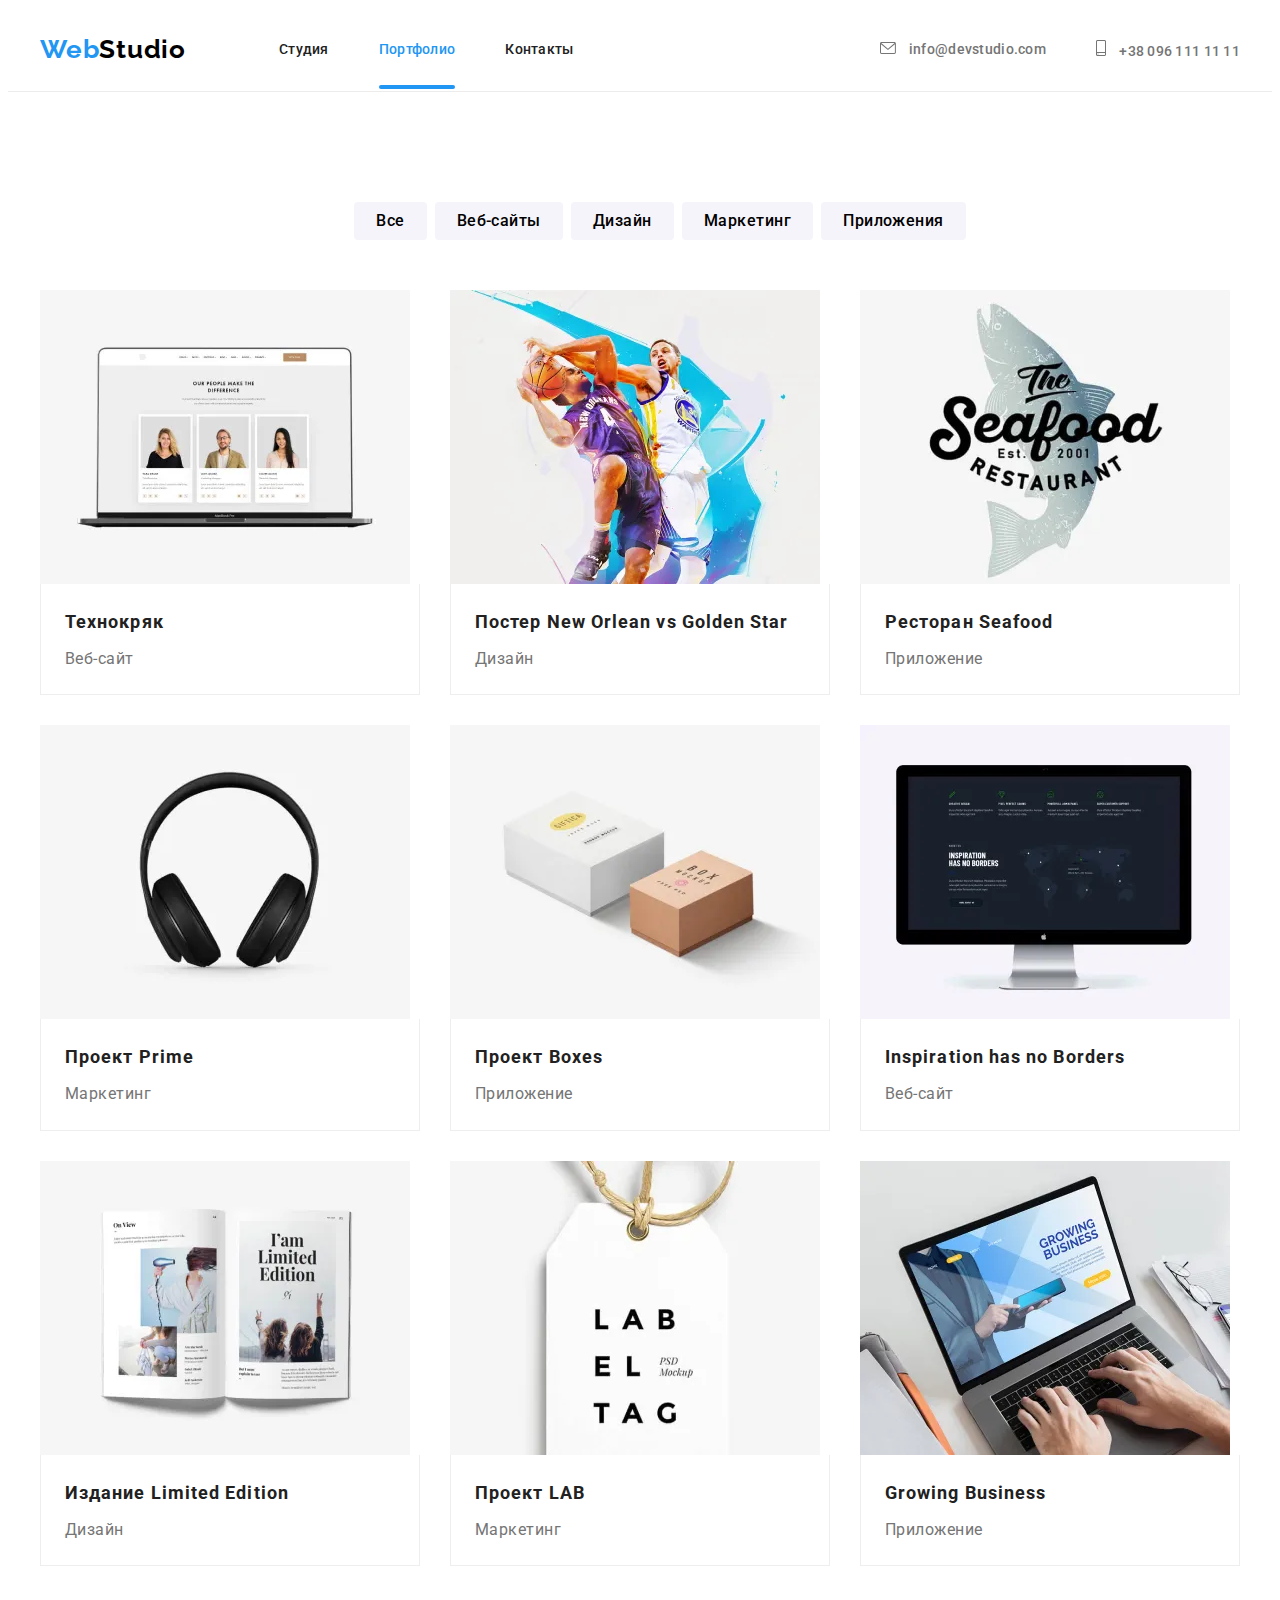
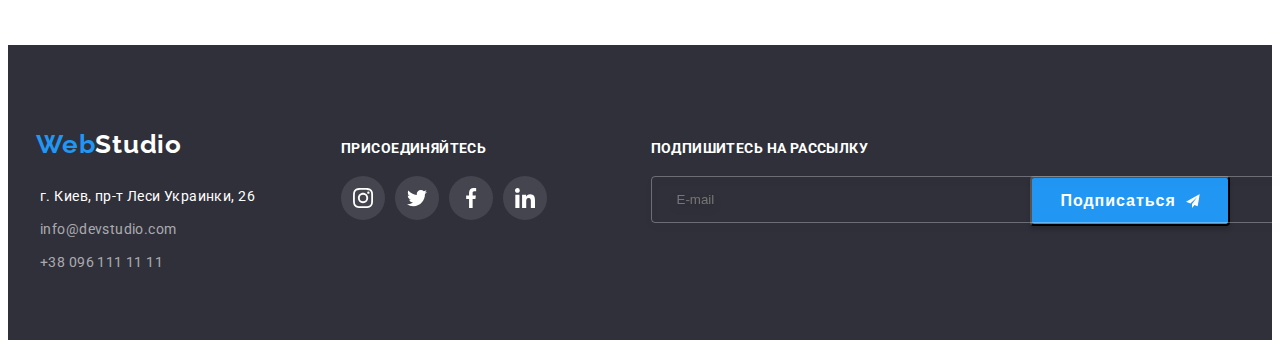
==== commit b1a5206d: "Виконано адаптивна верстка рисунків" ====
--- a/portfolio.html
+++ b/portfolio.html
@@ -36,8 +36,8 @@
           >
             <svg
               aria-label="Переключатель мобильного меню"
-              width="40"
-              height="40"
+              width="20"
+              height="20"
             >
               <use
                 class="icon-cross"
@@ -157,12 +157,67 @@
             <li class="projects__image-item">
               <a class="link projects__image-link" href="">
                 <div class="projects__thumb">
-                  <img
-                    class="projects__image"
-                    src="./images/portfolio/techno.jpg"
-                    alt="фото Технокряк"
-                    width="370"
-                  />
+                  <picture>
+                    <source
+                      media="(min-width:1200px)"
+                      srcset="
+                        ./images/portfolio/projects/project1_lg.webp    1x,
+                        ./images/portfolio/projects/project1_lg@2x.webp 2x
+                      "
+                      type="image/webp"
+                    />
+
+                    <source
+                      media="(min-width:1200px)"
+                      srcset="
+                        ./images/portfolio/projects/project1_lg.jpg    1x,
+                        ./images/portfolio/projects/project1_lg@2x.jpg 2x
+                      "
+                      type="image/jpg"
+                    />
+                    <source
+                      media="(min-width:768px)"
+                      srcset="
+                        ./images/portfolio/projects/project1_md.webp    1x,
+                        ./images/portfolio/projects/project1_md@2x.webp 2x
+                      "
+                      type="image/webp"
+                    />
+
+                    <source
+                      media="(max-width:767px)"
+                      srcset="
+                        ./images/portfolio/projects/project1_sm.jpg    1x,
+                        ./images/portfolio/projects/project1_sm@2x.jpg 2x
+                      "
+                      type="image/jpg"
+                    />
+                    <source
+                      media="(max-width:767px)"
+                      srcset="
+                        ./images/portfolio/projects/project1_sm.webp    1x,
+                        ./images/portfolio/projects/project1_sm@2x.webp 2x
+                      "
+                      type="image/webp"
+                    />
+
+                    <source
+                      media="(max-width:767px)"
+                      srcset="
+                        ./images/portfolio/projects/project1_sm.jpg    1x,
+                        ./images/portfolio/projects/project1_sm@2x.jpg 2x
+                      "
+                      type="image/jpg"
+                    />
+                    <img
+                      class="projects__image"
+                      src="./images/portfolio/techno.jpg"
+                      alt="фото Технокряк"
+                      width="450"
+                      loading="lazy"
+                    />
+                  </picture>
+
                   <div class="overlay">
                     <p class="overlay__text">
                       Ресурс предлагает комплексные предложения с разным уровнем
@@ -181,12 +236,67 @@
             <li class="projects__image-item">
               <a class="link projects__image-link" href="">
                 <div class="projects__thumb">
-                  <img
-                    class="projects__image"
-                    src="./images/portfolio/golden-star.jpg"
-                    alt="фото Постер New Orlean vs Golden Star"
-                    width="370"
-                  />
+                  <picture>
+                    <source
+                      media="(min-width:1200px)"
+                      srcset="
+                        ./images/portfolio/projects/project2_lg.webp    1x,
+                        ./images/portfolio/projects/project2_lg@2x.webp 2x
+                      "
+                      type="image/webp"
+                    />
+
+                    <source
+                      media="(min-width:1200px)"
+                      srcset="
+                        ./images/portfolio/projects/project2_lg.jpg    1x,
+                        ./images/portfolio/projects/project2_lg@2x.jpg 2x
+                      "
+                      type="image/jpg"
+                    />
+                    <source
+                      media="(min-width:768px)"
+                      srcset="
+                        ./images/portfolio/projects/project2_md.webp    1x,
+                        ./images/portfolio/projects/project2_md@2x.webp 2x
+                      "
+                      type="image/webp"
+                    />
+
+                    <source
+                      media="(max-width:767px)"
+                      srcset="
+                        ./images/portfolio/projects/project2_sm.jpg    1x,
+                        ./images/portfolio/projects/project2_sm@2x.jpg 2x
+                      "
+                      type="image/jpg"
+                    />
+                    <source
+                      media="(max-width:767px)"
+                      srcset="
+                        ./images/portfolio/projects/project2_sm.webp    1x,
+                        ./images/portfolio/projects/project2_sm@2x.webp 2x
+                      "
+                      type="image/webp"
+                    />
+
+                    <source
+                      media="(max-width:767px)"
+                      srcset="
+                        ./images/portfolio/projects/project2_sm.jpg    1x,
+                        ./images/portfolio/projects/project2_sm@2x.jpg 2x
+                      "
+                      type="image/jpg"
+                    />
+                    <img
+                      class="projects__image"
+                      src="./images/portfolio/golden-star.jpg"
+                      alt="фото Постер New Orlean vs Golden Star"
+                      width="450"
+                      loading="lazy"
+                    />
+                  </picture>
+
                   <div class="overlay">
                     <p class="overlay__text">
                       Ресурс предлагает комплексные предложения с разным уровнем
@@ -208,12 +318,67 @@
             <li class="projects__image-item">
               <a class="link projects__image-link" href="">
                 <div class="projects__thumb">
-                  <img
-                    class="projects__image"
-                    src="./images/portfolio/seafood.jpg"
-                    alt="фото Ресторан Seafood"
-                    width="370"
-                  />
+                  <picture>
+                    <source
+                      media="(min-width:1200px)"
+                      srcset="
+                        ./images/portfolio/projects/project3_lg.webp    1x,
+                        ./images/portfolio/projects/project3_lg@2x.webp 2x
+                      "
+                      type="image/webp"
+                    />
+
+                    <source
+                      media="(min-width:1200px)"
+                      srcset="
+                        ./images/portfolio/projects/project3_lg.jpg    1x,
+                        ./images/portfolio/projects/project3_lg@2x.jpg 2x
+                      "
+                      type="image/jpg"
+                    />
+                    <source
+                      media="(min-width:768px)"
+                      srcset="
+                        ./images/portfolio/projects/project3_md.webp    1x,
+                        ./images/portfolio/projects/project3_md@2x.webp 2x
+                      "
+                      type="image/webp"
+                    />
+
+                    <source
+                      media="(max-width:767px)"
+                      srcset="
+                        ./images/portfolio/projects/project3_sm.jpg    1x,
+                        ./images/portfolio/projects/project3_sm@2x.jpg 2x
+                      "
+                      type="image/jpg"
+                    />
+                    <source
+                      media="(max-width:767px)"
+                      srcset="
+                        ./images/portfolio/projects/project3_sm.webp    1x,
+                        ./images/portfolio/projects/project3_sm@2x.webp 2x
+                      "
+                      type="image/webp"
+                    />
+
+                    <source
+                      media="(max-width:767px)"
+                      srcset="
+                        ./images/portfolio/projects/project3_sm.jpg    1x,
+                        ./images/portfolio/projects/project3_sm@2x.jpg 2x
+                      "
+                      type="image/jpg"
+                    />
+                    <img
+                      class="projects__image"
+                      src="./images/portfolio/seafood.jpg"
+                      alt="фото Ресторан Seafood"
+                      width="450"
+                      loading="lazy"
+                    />
+                  </picture>
+
                   <div class="overlay">
                     <p class="overlay__text">
                       Ресурс предлагает комплексные предложения с разным уровнем
@@ -232,12 +397,67 @@
             <li class="projects__image-item">
               <a class="link projects__image-link" href="">
                 <div class="projects__thumb">
-                  <img
-                    class="projects__image"
-                    src="./images/portfolio/prime.jpg"
-                    alt="фото Проект Primeк"
-                    width="370"
-                  />
+                  <picture>
+                    <source
+                      media="(min-width:1200px)"
+                      srcset="
+                        ./images/portfolio/projects/project4_lg.webp    1x,
+                        ./images/portfolio/projects/project4_lg@2x.webp 2x
+                      "
+                      type="image/webp"
+                    />
+
+                    <source
+                      media="(min-width:1200px)"
+                      srcset="
+                        ./images/portfolio/projects/project4_lg.jpg    1x,
+                        ./images/portfolio/projects/project4_lg@2x.jpg 2x
+                      "
+                      type="image/jpg"
+                    />
+                    <source
+                      media="(min-width:768px)"
+                      srcset="
+                        ./images/portfolio/projects/project4_md.webp    1x,
+                        ./images/portfolio/projects/project4_md@2x.webp 2x
+                      "
+                      type="image/webp"
+                    />
+
+                    <source
+                      media="(max-width:767px)"
+                      srcset="
+                        ./images/portfolio/projects/project4_sm.jpg    1x,
+                        ./images/portfolio/projects/project4_sm@2x.jpg 2x
+                      "
+                      type="image/jpg"
+                    />
+                    <source
+                      media="(max-width:767px)"
+                      srcset="
+                        ./images/portfolio/projects/project4_sm.webp    1x,
+                        ./images/portfolio/projects/project4_sm@2x.webp 2x
+                      "
+                      type="image/webp"
+                    />
+
+                    <source
+                      media="(max-width:767px)"
+                      srcset="
+                        ./images/portfolio/projects/project4_sm.jpg    1x,
+                        ./images/portfolio/projects/project4_sm@2x.jpg 2x
+                      "
+                      type="image/jpg"
+                    />
+                    <img
+                      class="projects__image"
+                      src="./images/portfolio/prime.jpg"
+                      alt="фото Проект Primeк"
+                      width="450"
+                      loading="lazy"
+                    />
+                  </picture>
+
                   <div class="overlay">
                     <p class="overlay__text">
                       Ресурс предлагает комплексные предложения с разным уровнем
@@ -256,12 +476,67 @@
             <li class="projects__image-item">
               <a class="link projects__image-link" href="">
                 <div class="projects__thumb">
-                  <img
-                    class="projects__image"
-                    src="./images/portfolio/boxes.jpg"
-                    alt="фото Проект Boxes"
-                    width="370"
-                  />
+                  <picture>
+                    <source
+                      media="(min-width:1200px)"
+                      srcset="
+                        ./images/portfolio/projects/project5_lg.webp    1x,
+                        ./images/portfolio/projects/project5_lg@2x.webp 2x
+                      "
+                      type="image/webp"
+                    />
+
+                    <source
+                      media="(min-width:1200px)"
+                      srcset="
+                        ./images/portfolio/projects/project5_lg.jpg    1x,
+                        ./images/portfolio/projects/project5_lg@2x.jpg 2x
+                      "
+                      type="image/jpg"
+                    />
+                    <source
+                      media="(min-width:768px)"
+                      srcset="
+                        ./images/portfolio/projects/project5_md.webp    1x,
+                        ./images/portfolio/projects/project5_md@2x.webp 2x
+                      "
+                      type="image/webp"
+                    />
+
+                    <source
+                      media="(max-width:767px)"
+                      srcset="
+                        ./images/portfolio/projects/project5_sm.jpg    1x,
+                        ./images/portfolio/projects/project5_sm@2x.jpg 2x
+                      "
+                      type="image/jpg"
+                    />
+                    <source
+                      media="(max-width:767px)"
+                      srcset="
+                        ./images/portfolio/projects/project5_sm.webp    1x,
+                        ./images/portfolio/projects/project5_sm@2x.webp 2x
+                      "
+                      type="image/webp"
+                    />
+
+                    <source
+                      media="(max-width:767px)"
+                      srcset="
+                        ./images/portfolio/projects/project5_sm.jpg    1x,
+                        ./images/portfolio/projects/project5_sm@2x.jpg 2x
+                      "
+                      type="image/jpg"
+                    />
+                    <img
+                      class="projects__image"
+                      src="./images/portfolio/boxes.jpg"
+                      alt="фото Проект Boxes"
+                      width="450"
+                      loading="lazy"
+                    />
+                  </picture>
+
                   <div class="overlay">
                     <p class="overlay__text">
                       Ресурс предлагает комплексные предложения с разным уровнем
@@ -280,12 +555,67 @@
             <li class="projects__image-item">
               <a class="link projects__image-link" href="">
                 <div class="projects__thumb">
-                  <img
-                    class="projects__image"
-                    src="./images/portfolio/borders.jpg"
-                    alt="фото Inspiration has no Borders"
-                    width="370"
-                  />
+                  <picture>
+                    <source
+                      media="(min-width:1200px)"
+                      srcset="
+                        ./images/portfolio/projects/project6_lg.webp    1x,
+                        ./images/portfolio/projects/project6_lg@2x.webp 2x
+                      "
+                      type="image/webp"
+                    />
+
+                    <source
+                      media="(min-width:1200px)"
+                      srcset="
+                        ./images/portfolio/projects/project6_lg.jpg    1x,
+                        ./images/portfolio/projects/project6_lg@2x.jpg 2x
+                      "
+                      type="image/jpg"
+                    />
+                    <source
+                      media="(min-width:768px)"
+                      srcset="
+                        ./images/portfolio/projects/project6_md.webp    1x,
+                        ./images/portfolio/projects/project6_md@2x.webp 2x
+                      "
+                      type="image/webp"
+                    />
+
+                    <source
+                      media="(max-width:767px)"
+                      srcset="
+                        ./images/portfolio/projects/project6_sm.jpg    1x,
+                        ./images/portfolio/projects/project6_sm@2x.jpg 2x
+                      "
+                      type="image/jpg"
+                    />
+                    <source
+                      media="(max-width:767px)"
+                      srcset="
+                        ./images/portfolio/projects/project6_sm.webp    1x,
+                        ./images/portfolio/projects/project6_sm@2x.webp 2x
+                      "
+                      type="image/webp"
+                    />
+
+                    <source
+                      media="(max-width:767px)"
+                      srcset="
+                        ./images/portfolio/projects/project6_sm.jpg    1x,
+                        ./images/portfolio/projects/project6_sm@2x.jpg 2x
+                      "
+                      type="image/jpg"
+                    />
+                    <img
+                      class="projects__image"
+                      src="./images/portfolio/borders.jpg"
+                      alt="фото Inspiration has no Borders"
+                      width="450"
+                      loading="lazy"
+                    />
+                  </picture>
+
                   <div class="overlay">
                     <p class="overlay__text">
                       Ресурс предлагает комплексные предложения с разным уровнем
@@ -304,12 +634,67 @@
             <li class="projects__image-item">
               <a class="link projects__image-link" href="">
                 <div class="projects__thumb">
-                  <img
-                    class="projects__image"
-                    src="./images/portfolio/edition.jpg"
-                    alt="фото Издание Limited Edition"
-                    width="370"
-                  />
+                  <picture>
+                    <source
+                      media="(min-width:1200px)"
+                      srcset="
+                        ./images/portfolio/projects/project7_lg.webp    1x,
+                        ./images/portfolio/projects/project7_lg@2x.webp 2x
+                      "
+                      type="image/webp"
+                    />
+
+                    <source
+                      media="(min-width:1200px)"
+                      srcset="
+                        ./images/portfolio/projects/project7_lg.jpg    1x,
+                        ./images/portfolio/projects/project7_lg@2x.jpg 2x
+                      "
+                      type="image/jpg"
+                    />
+                    <source
+                      media="(min-width:768px)"
+                      srcset="
+                        ./images/portfolio/projects/project7_md.webp    1x,
+                        ./images/portfolio/projects/project7_md@2x.webp 2x
+                      "
+                      type="image/webp"
+                    />
+
+                    <source
+                      media="(max-width:767px)"
+                      srcset="
+                        ./images/portfolio/projects/project7_sm.jpg    1x,
+                        ./images/portfolio/projects/project7_sm@2x.jpg 2x
+                      "
+                      type="image/jpg"
+                    />
+                    <source
+                      media="(max-width:767px)"
+                      srcset="
+                        ./images/portfolio/projects/project7_sm.webp    1x,
+                        ./images/portfolio/projects/project7_sm@2x.webp 2x
+                      "
+                      type="image/webp"
+                    />
+
+                    <source
+                      media="(max-width:767px)"
+                      srcset="
+                        ./images/portfolio/projects/project7_sm.jpg    1x,
+                        ./images/portfolio/projects/project7_sm@2x.jpg 2x
+                      "
+                      type="image/jpg"
+                    />
+                    <img
+                      class="projects__image"
+                      src="./images/portfolio/edition.jpg"
+                      alt="фото Издание Limited Edition"
+                      width="450"
+                      loading="lazy"
+                    />
+                  </picture>
+
                   <div class="overlay">
                     <p class="overlay__text">
                       Ресурс предлагает комплексные предложения с разным уровнем
@@ -328,12 +713,67 @@
             <li class="projects__image-item">
               <a class="link projects__image-link" href="">
                 <div class="projects__thumb">
-                  <img
-                    class="projects__image"
-                    src="./images/portfolio/lab.jpg"
-                    alt="фото Проект LAB"
-                    width="370"
-                  />
+                  <picture>
+                    <source
+                      media="(min-width:1200px)"
+                      srcset="
+                        ./images/portfolio/projects/project8_lg.webp    1x,
+                        ./images/portfolio/projects/project8_lg@2x.webp 2x
+                      "
+                      type="image/webp"
+                    />
+
+                    <source
+                      media="(min-width:1200px)"
+                      srcset="
+                        ./images/portfolio/projects/project8_lg.jpg    1x,
+                        ./images/portfolio/projects/project8_lg@2x.jpg 2x
+                      "
+                      type="image/jpg"
+                    />
+                    <source
+                      media="(min-width:768px)"
+                      srcset="
+                        ./images/portfolio/projects/project8_md.webp    1x,
+                        ./images/portfolio/projects/project8_md@2x.webp 2x
+                      "
+                      type="image/webp"
+                    />
+
+                    <source
+                      media="(max-width:767px)"
+                      srcset="
+                        ./images/portfolio/projects/project8_sm.jpg    1x,
+                        ./images/portfolio/projects/project8_sm@2x.jpg 2x
+                      "
+                      type="image/jpg"
+                    />
+                    <source
+                      media="(max-width:767px)"
+                      srcset="
+                        ./images/portfolio/projects/project8_sm.webp    1x,
+                        ./images/portfolio/projects/project8_sm@2x.webp 2x
+                      "
+                      type="image/webp"
+                    />
+
+                    <source
+                      media="(max-width:767px)"
+                      srcset="
+                        ./images/portfolio/projects/project8_sm.jpg    1x,
+                        ./images/portfolio/projects/project8_sm@2x.jpg 2x
+                      "
+                      type="image/jpg"
+                    />
+                    <img
+                      class="projects__image"
+                      src="./images/portfolio/lab.jpg"
+                      alt="фото Проект LAB"
+                      width="450"
+                      loading="lazy"
+                    />
+                  </picture>
+
                   <div class="overlay">
                     <p class="overlay__text">
                       Ресурс предлагает комплексные предложения с разным уровнем
@@ -352,12 +792,67 @@
             <li class="projects__image-item">
               <a class="link projects__image-link" href="">
                 <div class="projects__thumb">
-                  <img
-                    class="projects__image"
-                    src="./images/portfolio/growng.jpg"
-                    alt="фото Growing Business"
-                    width="370"
-                  />
+                  <picture>
+                    <source
+                      media="(min-width:1200px)"
+                      srcset="
+                        ./images/portfolio/projects/project9_lg.webp    1x,
+                        ./images/portfolio/projects/project9_lg@2x.webp 2x
+                      "
+                      type="image/webp"
+                    />
+
+                    <source
+                      media="(min-width:1200px)"
+                      srcset="
+                        ./images/portfolio/projects/project9_lg.jpg    1x,
+                        ./images/portfolio/projects/project9_lg@2x.jpg 2x
+                      "
+                      type="image/jpg"
+                    />
+                    <source
+                      media="(min-width:768px)"
+                      srcset="
+                        ./images/portfolio/projects/project9_md.webp    1x,
+                        ./images/portfolio/projects/project9_md@2x.webp 2x
+                      "
+                      type="image/webp"
+                    />
+
+                    <source
+                      media="(max-width:767px)"
+                      srcset="
+                        ./images/portfolio/projects/project9_sm.jpg    1x,
+                        ./images/portfolio/projects/project9_sm@2x.jpg 2x
+                      "
+                      type="image/jpg"
+                    />
+                    <source
+                      media="(max-width:767px)"
+                      srcset="
+                        ./images/portfolio/projects/project9_sm.webp    1x,
+                        ./images/portfolio/projects/project9_sm@2x.webp 2x
+                      "
+                      type="image/webp"
+                    />
+
+                    <source
+                      media="(max-width:767px)"
+                      srcset="
+                        ./images/portfolio/projects/project9_sm.jpg    1x,
+                        ./images/portfolio/projects/project9_sm@2x.jpg 2x
+                      "
+                      type="image/jpg"
+                    />
+                    <img
+                      class="projects__image"
+                      src="./images/portfolio/growng.jpg"
+                      alt="фото Growing Business"
+                      width="450"
+                      loading="lazy"
+                    />
+                  </picture>
+
                   <div class="overlay">
                     <p class="overlay__text">
                       Ресурс предлагает комплексные предложения с разным уровнем
--- a/css/main.min.css
+++ b/css/main.min.css
@@ -1,2 +1,2 @@
-:root{--primary-text-color: #757575;--primary-title-color: #212121;--mid-anim: 250ms cubic-bezier(0.4, 0, 0.2, 1)}.visually-hidden{position:absolute;white-space:nowrap;width:1px;height:1px;overflow:hidden;border:0;padding:0;clip:rect(0 0 0 0);-webkit-clip-path:inset(50%);clip-path:inset(50%);margin:-1px}body{background-color:#ffffff;color:#757575;font-family:"roboto", serif}.section{padding-top:60px;padding-bottom:60px}@media screen and (min-width: 1200px){.section{padding-top:94px;padding-bottom:94px}}.container{width:1200px;-webkit-box-align:center;-ms-flex-align:center;align-items:center;padding-right:15px;padding-left:15px;margin-left:auto;margin-right:auto}@media screen and (min-width: 480px){.container{width:480px}}@media screen and (min-width: 768px){.container{width:768px}}@media screen and (min-width: 1200px){.container{width:1200px}}h1,h2,h3,h4,h5,h6,p{margin:0}img{display:block}.logo{display:-webkit-box;display:-ms-flexbox;display:flex;font-family:"Raleway", serif;font-weight:700;letter-spacing:0.03em;color:#2196f3;text-decoration:none}@media screen and (min-width: 480px){.logo{-webkit-box-pack:center;-ms-flex-pack:center;justify-content:center;padding-top:16px;padding-bottom:16px;font-size:24px;line-height:1.2}}@media screen and (min-width: 768px){.logo{padding-top:26px;padding-bottom:26px}}@media screen and (min-width: 1200px){.logo{margin-right:93px;padding-top:24px;padding-bottom:25px;font-size:26px;line-height:1.2}}.logo--color{color:black}.logo--color-footer{color:#ffffff}.backdrop.is-hidden{opacity:0;pointer-events:none;visibility:hidden;overflow-y:scroll}.form{position:absolute;top:50%;left:50%;-webkit-transform:translate(-50%, -50%);transform:translate(-50%, -50%);padding:40px;background-color:#fff;-webkit-box-shadow:0px 1px 3px rgba(0,0,0,0.12),0px 1px 1px rgba(0,0,0,0.14),0px 2px 1px rgba(0,0,0,0.2);box-shadow:0px 1px 3px rgba(0,0,0,0.12),0px 1px 1px rgba(0,0,0,0.14),0px 2px 1px rgba(0,0,0,0.2);border-radius:4px;-webkit-transition:opacity 300ms ease-in-out, -webkit-transform 700ms ease;transition:opacity 300ms ease-in-out, -webkit-transform 700ms ease;transition:transform 700ms ease, opacity 300ms ease-in-out;transition:transform 700ms ease, opacity 300ms ease-in-out, -webkit-transform 700ms ease}@media screen and (min-width: 480px){.form{width:450px}}@media screen and (min-width: 768px){.form{width:450px}}@media screen and (min-width: 1200px){.form{width:528px}}.backdrop.is-hidden .form{-webkit-transform:translate(-50%, -50%) scale(0.4);transform:translate(-50%, -50%) scale(0.4);opacity:0}.backdrop .form{-webkit-transform:translate(-50%, -50%) scale(1);transform:translate(-50%, -50%) scale(1);opacity:1}.form__modal-btn{position:absolute;top:10px;right:10px;width:30px;height:30px;padding:0;display:-webkit-box;display:-ms-flexbox;display:flex;-webkit-box-align:center;-ms-flex-align:center;align-items:center;-webkit-box-pack:center;-ms-flex-pack:center;justify-content:center;background:#ffffff;border:1px solid rgba(0,0,0,0.1);border-radius:50%;cursor:pointer}.form__btn-icon{fill:#000000;-webkit-transition:fill var(--mid-anim);transition:fill var(--mid-anim)}.form__modal-btn:hover .form__btn-icon,.form__modal-btn:focus .form__btn-icon{fill:#2196f3}.form__title{display:block;font-weight:700;font-size:20px;line-height:23px;text-align:center;letter-spacing:0.03em;color:#212121;text-align:center;margin-bottom:12px}.form__group,.form__policy{display:block}.form__group{position:relative}.form__group:not(:last-child){margin-bottom:10px}.form-group.textarea{margin-bottom:20px}.form__group-label{display:block;text-align:start;margin-bottom:4px;font-weight:400;font-size:12px;line-height:14px;letter-spacing:0.01em;color:#757575}.form__input{width:100%;padding:10px 10px 10px 35px;border:1px solid rgba(33,33,33,0.2);border-radius:4px;-webkit-transition:border var(--mid-anim);transition:border var(--mid-anim)}.form__icon{position:absolute;top:30px;left:12px;fill:#212121;-webkit-transition:fill var(--mid-anim);transition:fill var(--mid-anim)}.form__group .form__input:focus,.form__group .form__textarea:focus{outline:transparent;border:1px solid #2196f3}.form__group:focus-within>.form__icon{fill:#2196f3}.form__policy{display:-webkit-box;display:-ms-flexbox;display:flex;-webkit-box-align:center;-ms-flex-align:center;align-items:center;-webkit-box-pack:center;-ms-flex-pack:center;justify-content:center;margin-bottom:30px}.form__textarea{resize:none;width:100%;padding:12px 16px 12px 16px;border:1px solid rgba(33,33,33,0.2);border-radius:4px;font-size:12px;line-height:14px;letter-spacing:0.01em}.custom-checkbox{width:16px;height:15px;margin-right:7px;display:-webkit-box;display:-ms-flexbox;display:flex;-webkit-box-align:center;-ms-flex-align:center;align-items:center;-webkit-box-pack:center;-ms-flex-pack:center;justify-content:center;border-radius:2px;outline:1px solid #212121;outline-offset:-2px;-webkit-transition:background-color var(--mid-anim);transition:background-color var(--mid-anim)}.checkbox:checked+.custom-checkbox{background-color:#2196f3;outline:#2196f3}.checkbox:focus+.custom-checkbox{outline:1px solid #2196f3}.custom-checkbox-icon{opacity:0;-webkit-transition:opacity var(--mid-anim);transition:opacity var(--mid-anim)}.checkbox:checked+.custom-checkbox .custom-checkbox-icon{opacity:1}.form__policy-description{font-weight:400;letter-spacing:0.03em;color:#757575}@media screen and (min-width: 480px){.form__policy-description{font-size:12px;line-height:14px}}@media screen and (min-width: 768px){.form__policy-description{font-size:12px;line-height:14px}}@media screen and (min-width: 1200px){.form__policy-description{font-size:14px;line-height:24px}}.form__btn{width:200px;height:50px;display:inline-block;-webkit-box-align:center;-ms-flex-align:center;align-items:center;text-align:center;letter-spacing:0.06em;cursor:pointer;font-weight:700;font-size:16px;line-height:30px;color:#ffffff;background:#2196f3;-webkit-box-shadow:0px 4px 4px rgba(0,0,0,0.15);box-shadow:0px 4px 4px rgba(0,0,0,0.15);border-radius:4px}@media screen and (min-width: 480px){.subscription{display:block;width:450px;text-align:center}}@media screen and (min-width: 768px){.subscription{display:block;text-align:center;margin-left:auto;margin-right:auto}}@media screen and (min-width: 1200px){.subscription{width:579px}}.subscription__title{display:block;margin-bottom:20px;font-weight:700;font-size:14px;line-height:16px;letter-spacing:0.03em;text-transform:uppercase;color:#ffffff}@media screen and (min-width: 1200px){.subscription__title{text-align:start}}@media screen and (min-width: 480px){.subscription__form{display:block}}@media screen and (min-width: 768px){.subscription__form{display:block}}@media screen and (min-width: 1200px){.subscription__form{display:-webkit-box;display:-ms-flexbox;display:flex}}.subscription__form-group{display:block;-webkit-box-align:center;-ms-flex-align:center;align-items:center;font-weight:400;font-size:16px;line-height:20px;outline:transparent;letter-spacing:0.03em;color:rgba(255,255,255,0.6)}@media screen and (max-width: 1199px){.subscription__form-group{margin-right:0;margin-bottom:20px}}@media screen and (min-width: 1200px){.subscription__form-group{margin-right:21px}}.subscription__form-input{padding:15px 286px 15px 25px;width:100%;border:1px solid rgba(255,255,255,0.3);-webkit-filter:drop-shadow(0px 4px 4px rgba(0,0,0,0.15));filter:drop-shadow(0px 4px 4px rgba(0,0,0,0.15));border-radius:4px;background-color:transparent}.subscription__form-btn{width:200px;height:50px;display:-webkit-inline-box;display:-ms-inline-flexbox;display:inline-flex;-webkit-box-align:center;-ms-flex-align:center;align-items:center;text-align:center;padding:10px 28px 10px 29px;letter-spacing:0.06em;cursor:pointer;font-weight:700;font-size:16px;line-height:30px;color:#ffffff;background:#2196f3;-webkit-box-shadow:0px 4px 4px rgba(0,0,0,0.15);box-shadow:0px 4px 4px rgba(0,0,0,0.15);border-radius:4px;outline:transparent}.subscription__form-icon{margin-left:10px;fill:#fff}.projects__list{list-style:none}@media screen and (min-width: 480px) and (max-width: 767px){.projects__list{display:-webkit-box;display:-ms-flexbox;display:flex;-webkit-box-align:center;-ms-flex-align:center;align-items:center;-webkit-box-pack:start;-ms-flex-pack:start;justify-content:flex-start;-ms-flex-wrap:wrap;flex-wrap:wrap;width:362px;padding:0;margin-bottom:40px}}@media screen and (min-width: 768px){.projects__list{display:-webkit-box;display:-ms-flexbox;display:flex;-webkit-box-align:center;-ms-flex-align:center;align-items:center;-webkit-box-pack:center;-ms-flex-pack:center;justify-content:center;margin-bottom:30px}}@media screen and (min-width: 1200px){.projects__list{margin-bottom:50px}}@media screen and (min-width: 480px) and (max-width: 767px){.projects__item{margin-right:4px}.projects__item:nth-child(n+4){margin-top:15px}.projects__item:nth-child(3){margin-right:0px}}@media screen and (min-width: 768px){.projects__item{margin-right:8px}.projects__item:last-child{margin-right:0px}}.projects__button{padding:6px 22px;font-weight:500;font-size:16px;line-height:1.6;text-align:center;letter-spacing:0.03em;cursor:pointer;font-family:inherit;background:#f5f4fa;border-radius:4px;border:transparent;-webkit-transition:color var(--mid-anim),background-color var(--mid-anim),-webkit-box-shadow color var(--mid-anim);transition:color var(--mid-anim),background-color var(--mid-anim),-webkit-box-shadow color var(--mid-anim);transition:color var(--mid-anim),background-color var(--mid-anim),box-shadow color var(--mid-anim);transition:color var(--mid-anim),background-color var(--mid-anim),box-shadow color var(--mid-anim),-webkit-box-shadow color var(--mid-anim)}.projects__button:hover,.projects__button:focus{color:#ffffff;background-color:#2196f3;-webkit-box-shadow:0px 3px 1px rgba(0,0,0,0.1),0px 1px 2px rgba(0,0,0,0.08),0px 2px 2px rgba(0,0,0,0.12);box-shadow:0px 3px 1px rgba(0,0,0,0.1),0px 1px 2px rgba(0,0,0,0.08),0px 2px 2px rgba(0,0,0,0.12)}.menu-button{position:absolute;top:0;right:0;display:-webkit-inline-box;display:-ms-inline-flexbox;display:inline-flex;padding:0;margin:0;border:none;background-color:transparent;z-index:1000}@media screen and (min-width: 768px){.menu-button{display:none}}.menu-button:hover,.menu-button:focus{fill:#2196f3}.menu-button .icon-cross{display:block}.menu-button.is-open .icon-cross{display:none}.menu-button.is-open .icon-menu{display:block}.menu-button .icon-menu{display:none}.menu-mobile{display:none;position:fixed;top:0;left:0;width:100%;height:100%;background-color:white;padding:40px;text-align:center;font-size:20px}.menu-mobile.is-open{display:-webkit-box;display:-ms-flexbox;display:flex;-webkit-box-orient:vertical;-webkit-box-direction:normal;-ms-flex-direction:column;flex-direction:column;-webkit-box-pack:start;-ms-flex-pack:start;justify-content:flex-start;z-index:999}.menu-mobile__list{display:block;-webkit-box-align:center;-ms-flex-align:center;align-items:center;text-align:start;font-weight:500;font-size:40px;line-height:1.2;letter-spacing:0.02em;list-style:none;padding:0}.menu-mobile__item{margin-bottom:32px}.menu-mobile__item:last-child{margin-bottom:0}.menu-mobile__link{color:#212121;-webkit-transition:color var(--mid-anim);transition:color var(--mid-anim);text-decoration:none}.menu-mobile__link:hover,.menu-mobile__link:focus{color:#2196f3}.menu-mobile__link-current{color:#2196f3;text-decoration:none}.menu-mobile__contacts{margin-top:auto;margin-bottom:64px;-webkit-box-align:center;-ms-flex-align:center;align-items:center;text-align:start;font-weight:500;font-size:34px;line-height:1.2;letter-spacing:0.02em;list-style:none;padding:0}.menu-mobile__contacts-item{margin-bottom:32px}.menu-mobile__contacts-item:last-child{font-weight:500;font-size:24px;line-height:1.2;letter-spacing:0.02em;margin-bottom:0}.menu-mobile__contacts-link{text-decoration:none;color:#2196f3}.menu-mobile__contacts-link.email{color:#757575}.menu-mobile__social{display:-webkit-box;display:-ms-flexbox;display:flex;-webkit-box-align:center;-ms-flex-align:center;align-items:center;padding:0;margin:0;text-align:start;font-weight:500;font-size:18px;line-height:1.2;letter-spacing:0.02em;list-style:none}.menu-mobile__social-item:not(:last-child):after{margin-left:10px;margin-right:10px;height:calc(18px + 4 * (100vw / 1200));content:"";border:1px solid rgba(33,33,33,0.2);-webkit-transform:rotate(90deg);transform:rotate(90deg)}.menu-mobile__social-link{text-decoration:none;color:#2196f3;position:relative}.header{border-bottom:1px solid #ececec}.header__container{display:-webkit-box;display:-ms-flexbox;display:flex;-webkit-box-align:center;-ms-flex-align:center;align-items:center;position:relative}.navigation{display:-webkit-box;display:-ms-flexbox;display:flex}.list,.header__list,.auth-nav{list-style:none;padding:0;margin:0}.header__list{display:-webkit-box;display:-ms-flexbox;display:flex;-webkit-box-align:center;-ms-flex-align:center;align-items:center;font-weight:500;font-size:14px;line-height:1.1;letter-spacing:0.02em}@media screen and (max-width: 767px){.header__list{display:none}}@media screen and (min-width: 768px) and (max-width: 1199px){.header__list{margin-left:84px;margin-right:84px}}.header__item{margin-right:50px}.header__item:last-child{margin-right:0}.header__link{position:relative;padding-top:32px;padding-bottom:32px;color:#212121;-webkit-transition:color var(--mid-anim);transition:color var(--mid-anim);text-decoration:none}.header__link:hover,.header__link:focus{color:#2196f3}.header__link-current{color:#2196f3;text-decoration:none}.header__link-current::after{content:"";position:absolute;bottom:0px;left:0;display:block;width:100%;height:4px;background:#2196f3;border-radius:2px}.auth-nav{font-weight:500;letter-spacing:0.02em;color:var(--primary-text-color)}@media screen and (max-width: 767px){.auth-nav{display:none}}@media screen and (min-width: 768px) and (max-width: 1199px){.auth-nav{display:block;margin-left:auto;font-size:12px;line-height:1.2}}@media screen and (min-width: 1200px){.auth-nav{display:-webkit-box;display:-ms-flexbox;display:flex;margin-left:auto;font-size:14px;line-height:1.1}}@media screen and (min-width: 768px) and (max-width: 1199px){.auth-nav__item{display:-webkit-box;display:-ms-flexbox;display:flex;margin:0;margin-bottom:10px}.auth-nav__item:last-child{margin-bottom:0}}@media screen and (min-width: 1200px){.auth-nav__item{display:-webkit-box;display:-ms-flexbox;display:flex;-webkit-box-pack:center;-ms-flex-pack:center;justify-content:center;-webkit-box-align:center;-ms-flex-align:center;align-items:center;margin-right:50px}.auth-nav__item:last-child{margin-right:0}}.auth-nav__link{color:currentColor;-webkit-transition:color var(--mid-anim);transition:color var(--mid-anim);color:var(--primary-text-color);text-decoration:none}@media screen and (min-width: 768px) and (max-width: 1199px){.auth-nav__link{padding:0}}@media screen and (min-width: 1200px){.auth-nav__link{padding-top:32px;padding-bottom:32px}}.auth-nav__link:hover,.auth-nav__link:focus{color:#2196f3}.auth-nav__icons{fill:currentColor}@media screen and (min-width: 768px) and (max-width: 1199px){.auth-nav__icons:last-child{margin-right:8px;width:10px;height:14px}}@media screen and (min-width: 1200px){.auth-nav__icons{margin-right:10px}}@media screen and (min-width: 768px) and (max-width: 1199px){.auth-nav__icons.first{width:14px;height:10px}}.hero{margin-left:auto;margin-right:auto}@media screen and (min-width: 480px){.hero{background:#2f303a;background-image:-webkit-gradient(linear, left top, left bottom, from(rgba(47,48,58,0.4)), to(rgba(47,48,58,0.4))),url(../images/studio/header.jpg);background-image:linear-gradient(rgba(47,48,58,0.4), rgba(47,48,58,0.4)),url(../images/studio/header.jpg);background-repeat:no-repeat;background-position:center;background-size:480px;background-size:cover;text-align:center;padding-top:118px;padding-bottom:118px;max-width:480px}}@media screen and (min-width: 768px){.hero{background:#2f303a;background-image:-webkit-gradient(linear, left top, left bottom, from(rgba(47,48,58,0.4)), to(rgba(47,48,58,0.4))),url(../images/studio/header.jpg);background-image:linear-gradient(rgba(47,48,58,0.4), rgba(47,48,58,0.4)),url(../images/studio/header.jpg);background-repeat:no-repeat;background-position:center;background-size:768px;background-size:cover;text-align:center;padding-top:118px;padding-bottom:118px;max-width:768px}}@media screen and (min-width: 1200px){.hero{background:#2f303a;background-image:-webkit-gradient(linear, left top, left bottom, from(rgba(47,48,58,0.4)), to(rgba(47,48,58,0.4))),url(../images/studio/header.jpg);background-image:linear-gradient(rgba(47,48,58,0.4), rgba(47,48,58,0.4)),url(../images/studio/header.jpg);background-repeat:no-repeat;background-position:center;background-size:1600px;background-size:cover;text-align:center;padding-top:200px;padding-bottom:200px;max-width:1600px}}.hero__title{margin-bottom:30px;color:#ffffff;font-weight:900;font-size:26px;line-height:1.6;text-align:center;letter-spacing:0.06em;text-transform:uppercase}@media screen and (min-width: 1200px){.hero__title{font-size:44px;line-height:1.4}}.hero__button{font-weight:700;font-size:16px;line-height:1.9;letter-spacing:0.06em;color:#ffffff;background:#2196f3;-webkit-box-shadow:0px 4px 4px rgba(0,0,0,0.15);box-shadow:0px 4px 4px rgba(0,0,0,0.15);border-radius:4px;cursor:pointer;font-family:inherit}.backdrop{position:fixed;top:0;left:0;width:100%;height:100%;background-color:rgba(0,0,0,0.2);-webkit-transition:opasity cubic-bezier(0.55, 0.055, 0.675, 0.19),visibility 700ms ease;transition:opasity cubic-bezier(0.55, 0.055, 0.675, 0.19),visibility 700ms ease}.profile{display:none}@media screen and (min-width: 1200px){.profile{display:block}}.profile__list{display:-webkit-box;display:-ms-flexbox;display:flex;-webkit-box-align:center;-ms-flex-align:center;align-items:center;list-style:none}.profile__item{margin-right:30px;position:relative;z-index:-1}.profile__item:last-child{margin-right:0px}.profile__title{margin-bottom:47px;font-weight:700;font-size:36px;line-height:1.7;text-align:center;letter-spacing:0.03em;color:var(--primary-title-color)}.profile__text{position:absolute;bottom:0;left:0;width:100%;padding-top:27px;padding-bottom:27px;line-height:16px;text-align:center;letter-spacing:0.03em;text-transform:uppercase;color:#ffffff;background:rgba(47,48,58,0.8)}.feature{padding-bottom:0px}.feature__list{display:block;-webkit-box-align:center;-ms-flex-align:center;align-items:center;font-size:14px;line-height:1.7;letter-spacing:0.03em;color:var(--primary-text-color);list-style:none}@media screen and (min-width: 768px){.feature__list{display:-webkit-box;display:-ms-flexbox;display:flex;-ms-flex-wrap:wrap;flex-wrap:wrap;margin:-15px;-webkit-box-align:start;-ms-flex-align:start;align-items:flex-start}}@media screen and (min-width: 1200px){.feature__list{display:-webkit-box;display:-ms-flexbox;display:flex;margin:-15px}}@media screen and (min-width: 450px) and (max-width: 767px){.feature__item{margin-bottom:30px}.feature__item:last-child{margin-bottom:60px}}@media screen and (min-width: 768px){.feature__item{margin:15px;width:calc((100% - 60px) / 2)}}@media screen and (min-width: 1200px){.feature__item{margin:15px;width:calc((100% - 120px) / 4)}}.feature__thumb{display:-webkit-box;display:-ms-flexbox;display:flex;-webkit-box-pack:center;-ms-flex-pack:center;justify-content:center;-webkit-box-align:center;-ms-flex-align:center;align-items:center;width:450px;height:120px;background-color:#f5f4fa;border-radius:4px;margin-bottom:30px}@media screen and (min-width: 768px){.feature__thumb{width:354px}}@media screen and (min-width: 1200px){.feature__thumb{width:270px}}.feature__titles{font-weight:700;font-size:14px;line-height:1.1;letter-spacing:0.03em;text-transform:uppercase;color:var(--primary-title-color);margin-bottom:10px}.team{background:#f5f4fa}.team__title{margin-bottom:30px;font-weight:700;font-size:28px;line-height:1.1;text-align:center;letter-spacing:0.03em;color:var(--primary-title-color)}@media screen and (min-width: 1200px){.team__title{margin-bottom:50px;font-size:36px;line-height:1.2}}.team__list{display:block;list-style:none;-webkit-box-align:center;-ms-flex-align:center;align-items:center}@media screen and (min-width: 768px){.team__list{display:-webkit-box;display:-ms-flexbox;display:flex;-ms-flex-wrap:wrap;flex-wrap:wrap;margin:-15px;-webkit-box-align:start;-ms-flex-align:start;align-items:flex-start}}@media screen and (min-width: 1200px){.team__list{display:-webkit-box;display:-ms-flexbox;display:flex;margin:-15px}}.team__item{background:#ffffff;-webkit-box-shadow:0px 4px 4px rgba(0,0,0,0.25);box-shadow:0px 4px 4px rgba(0,0,0,0.25)}@media screen and (min-width: 450px) and (max-width: 767px){.team__item{margin-bottom:30px}.team__item:last-child{margin-bottom:0px}}@media screen and (min-width: 768px){.team__item{margin:15px;width:calc((100% - 60px) / 2)}}@media screen and (min-width: 1200px){.team__item{margin:15px;width:calc((100% - 120px) / 4)}}@media screen and (min-width: 480px){.team__img{width:450px}}@media screen and (min-width: 768px){.team__img{width:354px}}@media screen and (min-width: 1200px){.team__img{width:270px}}.team__box{padding-top:30px;padding-bottom:30px}.team__member-title{margin-bottom:10px;font-weight:500;font-size:16px;line-height:1.2;text-align:center;letter-spacing:0.03em;color:var(--primary-title-color)}.team__text{margin-bottom:16px;font-size:16px;line-height:1.2;text-align:center;letter-spacing:0.03em;color:var(--primary-text-color)}.team__social{display:-webkit-box;display:-ms-flexbox;display:flex;-webkit-box-pack:center;-ms-flex-pack:center;justify-content:center;-webkit-box-align:center;-ms-flex-align:center;align-items:center;list-style:none}.team__icons:not(:last-child){margin-right:10px}.team__social-link{display:-webkit-box;display:-ms-flexbox;display:flex;-webkit-box-align:center;-ms-flex-align:center;align-items:center;-webkit-box-pack:center;-ms-flex-pack:center;justify-content:center;color:#afb1b8;width:44px;height:44px;background-color:#fff;border-radius:50%;-webkit-transition:color var(--mid-anim),background-color var(--mid-anim);transition:color var(--mid-anim),background-color var(--mid-anim)}.team__social-link:hover,.team__social-link:focus{background-color:#2196f3;color:#ffffff}.team__social-icons{fill:currentColor}.klient__title{font-size:28px;line-height:32px;text-align:center;letter-spacing:0.03em;color:var(--primary-title-color);margin-bottom:30px}@media screen and (min-width: 1200px){.klient__title{margin-bottom:50px;font-size:36px;line-height:1.2}}@media screen and (min-width: 480px){.klient__list{display:-webkit-box;display:-ms-flexbox;display:flex;-ms-flex-wrap:wrap;flex-wrap:wrap;margin:-15px}}@media screen and (min-width: 768px){.klient__list{display:-webkit-box;display:-ms-flexbox;display:flex;-ms-flex-wrap:wrap;flex-wrap:wrap;margin:-15px}}@media screen and (min-width: 1200px){.klient__list{display:-webkit-box;display:-ms-flexbox;display:flex;-webkit-box-align:center;-ms-flex-align:center;align-items:center;-webkit-box-pack:center;-ms-flex-pack:center;justify-content:center}}.klient__item{height:92px;-webkit-transition:border var(--mid-anim);transition:border var(--mid-anim)}@media screen and (min-width: 480px){.klient__item{width:210px;margin:15px;width:calc((100% - 60px) / 2)}}@media screen and (min-width: 768px){.klient__item{width:226px;margin:15px;width:calc((100% - 90px) / 3)}}@media screen and (min-width: 1200px){.klient__item{width:170px;width:calc((100% - 180px) / 6)}}.klient__link{display:-webkit-box;display:-ms-flexbox;display:flex;-webkit-box-pack:center;-ms-flex-pack:center;justify-content:center;-webkit-box-align:center;-ms-flex-align:center;align-items:center;border:1px solid #afb1b8;border-radius:4px;width:100%;height:100%;-webkit-transition:border var(--mid-anim);transition:border var(--mid-anim)}.klient__link:hover,.klient__link:focus{border:1px solid #2196f3}.klient__icons{fill:#afb1b8;-webkit-transition:fill var(--mid-anim);transition:fill var(--mid-anim)}.klient__link:hover .klient__icons,.klient__link:focus .klient__icons{fill:#2196f3}.footer{background:#2f303a;padding-top:60px;padding-bottom:60px}@media screen and (max-width: (768px, 2)){.footer__container{display:block;-webkit-box-align:center;-ms-flex-align:center;align-items:center;-webkit-box-pack:center;-ms-flex-pack:center;justify-content:center}}@media screen and (min-width: 768px) and (max-width: (1200px, 2)){.footer__container{display:block}}@media screen and (min-width: 1200px){.footer__container{display:-webkit-box;display:-ms-flexbox;display:flex;-webkit-box-align:baseline;-ms-flex-align:baseline;align-items:baseline}}@media screen and (max-width: (768px, 2)){.footer__box{display:block}}@media screen and (min-width: 768px){.footer__box{display:-webkit-box;display:-ms-flexbox;display:flex;-webkit-box-align:baseline;-ms-flex-align:baseline;align-items:baseline;-webkit-box-pack:space-evenly;-ms-flex-pack:space-evenly;justify-content:space-evenly}}@media screen and (min-width: 1200px){.footer__box{display:-webkit-box;display:-ms-flexbox;display:flex;-webkit-box-align:baseline;-ms-flex-align:baseline;align-items:baseline}}@media screen and (min-width: 480px){.footer__address-box{display:block;text-align:center;-webkit-box-align:center;-ms-flex-align:center;align-items:center;margin-bottom:60px}}@media screen and (min-width: 768px){.footer__address-box{margin-right:165px}}@media screen and (min-width: 1200px){.footer__address-box{display:inline-block;width:231px;margin-right:70px;margin-bottom:0;text-align:start}}.footer__address{margin-bottom:9px;font-style:normal;font-size:14px;line-height:1.7;letter-spacing:0.03em;color:#ffffff}.footer__list{list-style:none}.footer__item{margin-bottom:9px;font-size:14px;line-height:1.7;letter-spacing:0.03em}.footer__item:last-child{margin-bottom:0px}.footer__link{color:rgba(255,255,255,0.6);text-decoration:none}@media screen and (min-width: 480px){.accession{display:block;-webkit-box-align:center;-ms-flex-align:center;align-items:center;-webkit-box-pack:center;-ms-flex-pack:center;justify-content:center;margin-bottom:60px;text-align:center}}@media screen and (min-width: 1200px){.accession{margin-right:93px;text-align:start}}.accession__social-title{display:block;margin-bottom:20px;font-size:14px;line-height:16px;letter-spacing:0.03em;text-transform:uppercase;color:#ffffff}.accession__team-icons:not(:last-child){margin-right:10px}.accession__social{display:-webkit-box;display:-ms-flexbox;display:flex;-webkit-box-align:center;-ms-flex-align:center;align-items:center;-webkit-box-pack:center;-ms-flex-pack:center;justify-content:center}.accession__social-link{display:-webkit-box;display:-ms-flexbox;display:flex;-webkit-box-align:center;-ms-flex-align:center;align-items:center;-webkit-box-pack:center;-ms-flex-pack:center;justify-content:center;color:#ffffff;width:44px;height:44px;border-radius:50%;background-color:rgba(255,255,255,0.1);-webkit-transition:background-color var(--mid-anim),color var(--mid-anim);transition:background-color var(--mid-anim),color var(--mid-anim)}.accession__social-link:hover,.accession__social-link:focus{background-color:#2196f3;color:#ffffff}.accession__icons{fill:currentColor}.projects-section-title{font-weight:700;font-size:36px;line-height:1.2;text-align:center;letter-spacing:0.03em;color:black}.projects__list-image{display:block;list-style:none;-webkit-box-align:center;-ms-flex-align:center;align-items:center}@media screen and (min-width: 768px){.projects__list-image{display:-webkit-box;display:-ms-flexbox;display:flex;-ms-flex-wrap:wrap;flex-wrap:wrap;margin:-15px;-webkit-box-align:start;-ms-flex-align:start;align-items:flex-start}}@media screen and (min-width: 1200px){.projects__list-image{display:-webkit-box;display:-ms-flexbox;display:flex;-webkit-box-align:center;-ms-flex-align:center;align-items:center;margin:-15px;-ms-flex-wrap:wrap;flex-wrap:wrap}}@media screen and (min-width: 480px){.projects__image-item{margin-bottom:30px}}@media screen and (min-width: 768px) and (max-width: 1199px){.projects__image-item{width:calc((100% - 60px) / 2);margin:15px}.projects__image-item:nth-child(2n){margin-right:0px}.projects__image-item:nth-last-child(9){margin-bottom:0px}}@media screen and (min-width: 1200px){.projects__image-item{width:calc((100% - 90px) / 3);margin:15px}.projects__image-item:nth-child(3n){margin-right:0px}.projects__image-item:nth-last-child(-n+3){margin-bottom:0px}}.projects__image-link{display:block;text-decoration:none;-webkit-transition:-webkit-box-shadow var(--mid-anim);transition:-webkit-box-shadow var(--mid-anim);transition:box-shadow var(--mid-anim);transition:box-shadow var(--mid-anim), -webkit-box-shadow var(--mid-anim)}.projects__image-link:hover,.projects__image-link:focus{-webkit-box-shadow:0px 1px 1px rgba(0,0,0,0.12),0px 4px 4px rgba(0,0,0,0.06),1px 4px 6px rgba(0,0,0,0.16);box-shadow:0px 1px 1px rgba(0,0,0,0.12),0px 4px 4px rgba(0,0,0,0.06),1px 4px 6px rgba(0,0,0,0.16)}@media screen and (min-width: 480px){.projects__image{width:450px}}@media screen and (min-width: 768px){.projects__image{width:354px}}@media screen and (min-width: 1200px){.projects__image{width:370px}}.projects__box-text{padding:20px 24px;border:1px solid #eeeeee;border-top:none}@media screen and (min-width: 768px) and (max-width: 1199px){.projects__box-text.first{padding-bottom:54px}}.projects__title{margin-bottom:4px;font-weight:700;font-size:18px;line-height:2;letter-spacing:0.06em;color:var(--primary-title-color)}.projects__text{font-size:16px;line-height:1.9;letter-spacing:0.03em;color:var(--primary-text-color)}.projects__thumb{position:relative;overflow:hidden}.overlay{display:-webkit-box;display:-ms-flexbox;display:flex;-webkit-box-align:center;-ms-flex-align:center;align-items:center;-webkit-box-pack:center;-ms-flex-pack:center;justify-content:center;position:absolute;top:0;left:0;width:100%;height:100%;background-color:rgba(33,150,243,0.9);opacity:0;-webkit-transform:translateY(100%);transform:translateY(100%);-webkit-transition:opacity 250ms cubic-bezier(0.4, 0, 0.2, 1),-webkit-transform 250ms cubic-bezier(0.4, 0, 0.2, 1);transition:opacity 250ms cubic-bezier(0.4, 0, 0.2, 1),-webkit-transform 250ms cubic-bezier(0.4, 0, 0.2, 1);transition:transform 250ms cubic-bezier(0.4, 0, 0.2, 1),opacity 250ms cubic-bezier(0.4, 0, 0.2, 1);transition:transform 250ms cubic-bezier(0.4, 0, 0.2, 1),opacity 250ms cubic-bezier(0.4, 0, 0.2, 1),-webkit-transform 250ms cubic-bezier(0.4, 0, 0.2, 1)}.projects__image-link:hover .overlay,.projects__image-link:focus .overlay{opacity:1;-webkit-transform:translateY(0);transform:translateY(0)}.overlay__text{position:absolute;padding:63px 24px;font-size:18px;line-height:28px;letter-spacing:0.03em;color:#ffffff}
+:root{--primary-text-color: #757575;--primary-title-color: #212121;--mid-anim: 250ms cubic-bezier(0.4, 0, 0.2, 1)}.visually-hidden{position:absolute;white-space:nowrap;width:1px;height:1px;overflow:hidden;border:0;padding:0;clip:rect(0 0 0 0);-webkit-clip-path:inset(50%);clip-path:inset(50%);margin:-1px}body{background-color:#ffffff;color:#757575;font-family:"roboto", serif}.section{padding-top:60px;padding-bottom:60px}@media screen and (min-width: 1200px){.section{padding-top:94px;padding-bottom:94px}}.container{width:1200px;-webkit-box-align:center;-ms-flex-align:center;align-items:center;padding-right:15px;padding-left:15px;margin-left:auto;margin-right:auto}@media screen and (min-width: 480px){.container{width:480px}}@media screen and (min-width: 768px){.container{width:768px}}@media screen and (min-width: 1200px){.container{width:1200px}}h1,h2,h3,h4,h5,h6,p{margin:0}img{display:block}.logo{display:-webkit-box;display:-ms-flexbox;display:flex;font-family:"Raleway", serif;font-weight:700;letter-spacing:0.03em;color:#2196f3;text-decoration:none}@media screen and (min-width: 480px){.logo{-webkit-box-pack:center;-ms-flex-pack:center;justify-content:center;padding-top:16px;padding-bottom:16px;font-size:24px;line-height:1.2}}@media screen and (min-width: 768px){.logo{padding-top:26px;padding-bottom:26px}}@media screen and (min-width: 1200px){.logo{margin-right:93px;padding-top:24px;padding-bottom:25px;font-size:26px;line-height:1.2}}.logo--color{color:black}.logo--color-footer{color:#ffffff}.backdrop.is-hidden{opacity:0;pointer-events:none;visibility:hidden;overflow-y:scroll}.form{position:absolute;top:50%;left:50%;-webkit-transform:translate(-50%, -50%);transform:translate(-50%, -50%);padding:40px;background-color:#fff;-webkit-box-shadow:0px 1px 3px rgba(0,0,0,0.12),0px 1px 1px rgba(0,0,0,0.14),0px 2px 1px rgba(0,0,0,0.2);box-shadow:0px 1px 3px rgba(0,0,0,0.12),0px 1px 1px rgba(0,0,0,0.14),0px 2px 1px rgba(0,0,0,0.2);border-radius:4px;-webkit-transition:opacity 300ms ease-in-out, -webkit-transform 700ms ease;transition:opacity 300ms ease-in-out, -webkit-transform 700ms ease;transition:transform 700ms ease, opacity 300ms ease-in-out;transition:transform 700ms ease, opacity 300ms ease-in-out, -webkit-transform 700ms ease}@media screen and (min-width: 480px){.form{width:450px}}@media screen and (min-width: 768px){.form{width:450px}}@media screen and (min-width: 1200px){.form{width:528px}}.backdrop.is-hidden .form{-webkit-transform:translate(-50%, -50%) scale(0.4);transform:translate(-50%, -50%) scale(0.4);opacity:0}.backdrop .form{-webkit-transform:translate(-50%, -50%) scale(1);transform:translate(-50%, -50%) scale(1);opacity:1}.form__modal-btn{position:absolute;top:10px;right:10px;width:30px;height:30px;padding:0;display:-webkit-box;display:-ms-flexbox;display:flex;-webkit-box-align:center;-ms-flex-align:center;align-items:center;-webkit-box-pack:center;-ms-flex-pack:center;justify-content:center;background:#ffffff;border:1px solid rgba(0,0,0,0.1);border-radius:50%;cursor:pointer}.form__btn-icon{fill:#000000;-webkit-transition:fill var(--mid-anim);transition:fill var(--mid-anim)}.form__modal-btn:hover .form__btn-icon,.form__modal-btn:focus .form__btn-icon{fill:#2196f3}.form__title{display:block;font-weight:700;font-size:20px;line-height:23px;text-align:center;letter-spacing:0.03em;color:#212121;text-align:center;margin-bottom:12px}.form__group,.form__policy{display:block}.form__group{position:relative}.form__group:not(:last-child){margin-bottom:10px}.form-group.textarea{margin-bottom:20px}.form__group-label{display:block;text-align:start;margin-bottom:4px;font-weight:400;font-size:12px;line-height:14px;letter-spacing:0.01em;color:#757575}.form__input{width:100%;padding:10px 10px 10px 35px;border:1px solid rgba(33,33,33,0.2);border-radius:4px;-webkit-transition:border var(--mid-anim);transition:border var(--mid-anim)}.form__icon{position:absolute;top:30px;left:12px;fill:#212121;-webkit-transition:fill var(--mid-anim);transition:fill var(--mid-anim)}.form__group .form__input:focus,.form__group .form__textarea:focus{outline:transparent;border:1px solid #2196f3}.form__group:focus-within>.form__icon{fill:#2196f3}.form__policy{display:-webkit-box;display:-ms-flexbox;display:flex;-webkit-box-align:center;-ms-flex-align:center;align-items:center;-webkit-box-pack:center;-ms-flex-pack:center;justify-content:center;margin-bottom:30px}.form__textarea{resize:none;width:100%;padding:12px 16px 12px 16px;border:1px solid rgba(33,33,33,0.2);border-radius:4px;font-size:12px;line-height:14px;letter-spacing:0.01em}.custom-checkbox{width:16px;height:15px;margin-right:7px;display:-webkit-box;display:-ms-flexbox;display:flex;-webkit-box-align:center;-ms-flex-align:center;align-items:center;-webkit-box-pack:center;-ms-flex-pack:center;justify-content:center;border-radius:2px;outline:1px solid #212121;outline-offset:-2px;-webkit-transition:background-color var(--mid-anim);transition:background-color var(--mid-anim)}.checkbox:checked+.custom-checkbox{background-color:#2196f3;outline:#2196f3}.checkbox:focus+.custom-checkbox{outline:1px solid #2196f3}.custom-checkbox-icon{opacity:0;-webkit-transition:opacity var(--mid-anim);transition:opacity var(--mid-anim)}.checkbox:checked+.custom-checkbox .custom-checkbox-icon{opacity:1}.form__policy-description{font-weight:400;letter-spacing:0.03em;color:#757575}@media screen and (min-width: 480px){.form__policy-description{font-size:12px;line-height:14px}}@media screen and (min-width: 768px){.form__policy-description{font-size:12px;line-height:14px}}@media screen and (min-width: 1200px){.form__policy-description{font-size:14px;line-height:24px}}.form__btn{width:200px;height:50px;display:inline-block;-webkit-box-align:center;-ms-flex-align:center;align-items:center;text-align:center;letter-spacing:0.06em;cursor:pointer;font-weight:700;font-size:16px;line-height:30px;color:#ffffff;background:#2196f3;-webkit-box-shadow:0px 4px 4px rgba(0,0,0,0.15);box-shadow:0px 4px 4px rgba(0,0,0,0.15);border-radius:4px}@media screen and (min-width: 480px){.subscription{display:block;width:450px;text-align:center}}@media screen and (min-width: 768px){.subscription{display:block;text-align:center;margin-left:auto;margin-right:auto}}@media screen and (min-width: 1200px){.subscription{width:579px}}.subscription__title{display:block;margin-bottom:20px;font-weight:700;font-size:14px;line-height:16px;letter-spacing:0.03em;text-transform:uppercase;color:#ffffff}@media screen and (min-width: 1200px){.subscription__title{text-align:start}}@media screen and (min-width: 480px){.subscription__form{display:block}}@media screen and (min-width: 768px){.subscription__form{display:block}}@media screen and (min-width: 1200px){.subscription__form{display:-webkit-box;display:-ms-flexbox;display:flex}}.subscription__form-group{display:block;-webkit-box-align:center;-ms-flex-align:center;align-items:center;font-weight:400;font-size:16px;line-height:20px;outline:transparent;letter-spacing:0.03em;color:rgba(255,255,255,0.6)}@media screen and (max-width: 1199px){.subscription__form-group{margin-right:0;margin-bottom:20px}}@media screen and (min-width: 1200px){.subscription__form-group{margin-right:21px}}.subscription__form-input{padding:15px 286px 15px 25px;width:100%;border:1px solid rgba(255,255,255,0.3);-webkit-filter:drop-shadow(0px 4px 4px rgba(0,0,0,0.15));filter:drop-shadow(0px 4px 4px rgba(0,0,0,0.15));border-radius:4px;background-color:transparent}.subscription__form-btn{width:200px;height:50px;display:-webkit-inline-box;display:-ms-inline-flexbox;display:inline-flex;-webkit-box-align:center;-ms-flex-align:center;align-items:center;text-align:center;padding:10px 28px 10px 29px;letter-spacing:0.06em;cursor:pointer;font-weight:700;font-size:16px;line-height:30px;color:#ffffff;background:#2196f3;-webkit-box-shadow:0px 4px 4px rgba(0,0,0,0.15);box-shadow:0px 4px 4px rgba(0,0,0,0.15);border-radius:4px;outline:transparent}.subscription__form-icon{margin-left:10px;fill:#fff}.projects__list{list-style:none}@media screen and (min-width: 480px) and (max-width: 767px){.projects__list{display:-webkit-box;display:-ms-flexbox;display:flex;-webkit-box-align:center;-ms-flex-align:center;align-items:center;-webkit-box-pack:start;-ms-flex-pack:start;justify-content:flex-start;-ms-flex-wrap:wrap;flex-wrap:wrap;width:362px;padding:0;margin-bottom:40px}}@media screen and (min-width: 768px){.projects__list{display:-webkit-box;display:-ms-flexbox;display:flex;-webkit-box-align:center;-ms-flex-align:center;align-items:center;-webkit-box-pack:center;-ms-flex-pack:center;justify-content:center;margin-bottom:30px}}@media screen and (min-width: 1200px){.projects__list{margin-bottom:50px}}@media screen and (min-width: 480px) and (max-width: 767px){.projects__item{margin-right:4px}.projects__item:nth-child(n+4){margin-top:15px}.projects__item:nth-child(3){margin-right:0px}}@media screen and (min-width: 768px){.projects__item{margin-right:8px}.projects__item:last-child{margin-right:0px}}.projects__button{padding:6px 22px;font-weight:500;font-size:16px;line-height:1.6;text-align:center;letter-spacing:0.03em;cursor:pointer;font-family:inherit;background:#f5f4fa;border-radius:4px;border:transparent;-webkit-transition:color var(--mid-anim),background-color var(--mid-anim),-webkit-box-shadow color var(--mid-anim);transition:color var(--mid-anim),background-color var(--mid-anim),-webkit-box-shadow color var(--mid-anim);transition:color var(--mid-anim),background-color var(--mid-anim),box-shadow color var(--mid-anim);transition:color var(--mid-anim),background-color var(--mid-anim),box-shadow color var(--mid-anim),-webkit-box-shadow color var(--mid-anim)}.projects__button:hover,.projects__button:focus{color:#ffffff;background-color:#2196f3;-webkit-box-shadow:0px 3px 1px rgba(0,0,0,0.1),0px 1px 2px rgba(0,0,0,0.08),0px 2px 2px rgba(0,0,0,0.12);box-shadow:0px 3px 1px rgba(0,0,0,0.1),0px 1px 2px rgba(0,0,0,0.08),0px 2px 2px rgba(0,0,0,0.12)}.menu-button{position:absolute;top:10px;right:15px;display:-webkit-inline-box;display:-ms-inline-flexbox;display:inline-flex;padding:10px;margin:0;border:none;background-color:transparent;z-index:1000}@media screen and (min-width: 768px){.menu-button{display:none}}.menu-button:hover,.menu-button:focus{fill:#2196f3}.menu-button .icon-cross{display:block}.menu-button.is-open .icon-cross{display:none}.menu-button.is-open .icon-menu{display:block}.menu-button .icon-menu{display:none}.menu-mobile{display:none;position:fixed;top:0;left:0;width:100%;height:100%;background-color:white;padding:48px 0px 48px 40px;text-align:center;font-size:20px}.menu-mobile.is-open{display:-webkit-box;display:-ms-flexbox;display:flex;-webkit-box-orient:vertical;-webkit-box-direction:normal;-ms-flex-direction:column;flex-direction:column;-webkit-box-pack:start;-ms-flex-pack:start;justify-content:flex-start;z-index:999}.menu-mobile__list{display:block;-webkit-box-align:center;-ms-flex-align:center;align-items:center;text-align:start;font-weight:500;font-size:40px;line-height:1.2;letter-spacing:0.02em;list-style:none;padding:0;margin:0}.menu-mobile__item{margin-bottom:32px}.menu-mobile__item:last-child{margin-bottom:0}.menu-mobile__link{color:#212121;-webkit-transition:color var(--mid-anim);transition:color var(--mid-anim);text-decoration:none}.menu-mobile__link:hover,.menu-mobile__link:focus{color:#2196f3}.menu-mobile__link-current{color:#2196f3;text-decoration:none}.menu-mobile__contacts{margin-top:auto;margin-bottom:64px;-webkit-box-align:center;-ms-flex-align:center;align-items:center;text-align:start;font-weight:500;font-size:34px;line-height:1.2;letter-spacing:0.02em;list-style:none;padding:0}.menu-mobile__contacts-item{margin-bottom:32px}.menu-mobile__contacts-item:last-child{font-weight:500;font-size:24px;line-height:1.2;letter-spacing:0.02em;margin-bottom:0}.menu-mobile__contacts-link{text-decoration:none;color:#2196f3}.menu-mobile__contacts-link.email{color:#757575}.menu-mobile__social{display:-webkit-box;display:-ms-flexbox;display:flex;-webkit-box-align:center;-ms-flex-align:center;align-items:center;padding:0;margin:0;text-align:start;font-weight:500;font-size:18px;line-height:1.2;letter-spacing:0.02em;list-style:none}.menu-mobile__social-item:not(:last-child):after{margin-left:10px;margin-right:10px;height:calc(18px + 4 * (100vw / 1200));content:"";border:1px solid rgba(33,33,33,0.2);-webkit-transform:rotate(90deg);transform:rotate(90deg)}.menu-mobile__social-link{text-decoration:none;color:#2196f3;position:relative}.header{border-bottom:1px solid #ececec}.header__container{display:-webkit-box;display:-ms-flexbox;display:flex;-webkit-box-align:center;-ms-flex-align:center;align-items:center;position:relative}.navigation{display:-webkit-box;display:-ms-flexbox;display:flex}.list,.header__list,.auth-nav{list-style:none;padding:0;margin:0}.header__list{display:-webkit-box;display:-ms-flexbox;display:flex;-webkit-box-align:center;-ms-flex-align:center;align-items:center;font-weight:500;font-size:14px;line-height:1.1;letter-spacing:0.02em}@media screen and (max-width: 767px){.header__list{display:none}}@media screen and (min-width: 768px) and (max-width: 1199px){.header__list{margin-left:84px;margin-right:84px}}.header__item{margin-right:50px}.header__item:last-child{margin-right:0}.header__link{position:relative;padding-top:32px;padding-bottom:32px;color:#212121;-webkit-transition:color var(--mid-anim);transition:color var(--mid-anim);text-decoration:none}.header__link:hover,.header__link:focus{color:#2196f3}.header__link-current{color:#2196f3;text-decoration:none}.header__link-current::after{content:"";position:absolute;bottom:0px;left:0;display:block;width:100%;height:4px;background:#2196f3;border-radius:2px}.auth-nav{font-weight:500;letter-spacing:0.02em;color:var(--primary-text-color)}@media screen and (max-width: 767px){.auth-nav{display:none}}@media screen and (min-width: 768px) and (max-width: 1199px){.auth-nav{display:block;margin-left:auto;font-size:12px;line-height:1.2}}@media screen and (min-width: 1200px){.auth-nav{display:-webkit-box;display:-ms-flexbox;display:flex;margin-left:auto;font-size:14px;line-height:1.1}}@media screen and (min-width: 768px) and (max-width: 1199px){.auth-nav__item{display:-webkit-box;display:-ms-flexbox;display:flex;margin:0;margin-bottom:10px}.auth-nav__item:last-child{margin-bottom:0}}@media screen and (min-width: 1200px){.auth-nav__item{display:-webkit-box;display:-ms-flexbox;display:flex;-webkit-box-pack:center;-ms-flex-pack:center;justify-content:center;-webkit-box-align:center;-ms-flex-align:center;align-items:center;margin-right:50px}.auth-nav__item:last-child{margin-right:0}}.auth-nav__link{color:currentColor;-webkit-transition:color var(--mid-anim);transition:color var(--mid-anim);color:var(--primary-text-color);text-decoration:none}@media screen and (min-width: 768px) and (max-width: 1199px){.auth-nav__link{padding:0}}@media screen and (min-width: 1200px){.auth-nav__link{padding-top:32px;padding-bottom:32px}}.auth-nav__link:hover,.auth-nav__link:focus{color:#2196f3}.auth-nav__icons{fill:currentColor}@media screen and (min-width: 768px) and (max-width: 1199px){.auth-nav__icons:last-child{margin-right:8px;width:10px;height:14px}}@media screen and (min-width: 1200px){.auth-nav__icons{margin-right:10px}}@media screen and (min-width: 768px) and (max-width: 1199px){.auth-nav__icons.first{width:14px;height:10px}}.hero{margin-left:auto;margin-right:auto;background:#2f303a;background-repeat:no-repeat;background-position:center;background-size:cover;text-align:center}@media screen and (min-width: 480px){.hero{background-image:-webkit-gradient(linear, left top, left bottom, from(rgba(47,48,58,0.4)), to(rgba(47,48,58,0.4))),url(../images/studio/header/header-img_sm.png);background-image:linear-gradient(rgba(47,48,58,0.4), rgba(47,48,58,0.4)),url(../images/studio/header/header-img_sm.png);background-size:480px;padding-top:118px;padding-bottom:118px}}@media screen and (min-width: 480px) and (min-device-pixel-ratio: 2), screen and (min-width: 480px) and (-webkit-min-device-pixel-ratio: 2), screen and (min-width: 480px) and (min-resolution: 192dpi), screen and (min-width: 480px) and (min-resolution: 2dppx){.hero{background-image:-webkit-gradient(linear, left top, left bottom, from(rgba(47,48,58,0.4)), to(rgba(47,48,58,0.4))),url(../images/studio/header/header-img_sm@2x.png);background-image:linear-gradient(rgba(47,48,58,0.4), rgba(47,48,58,0.4)),url(../images/studio/header/header-img_sm@2x.png)}}@media screen and (min-width: 768px){.hero{background-image:-webkit-gradient(linear, left top, left bottom, from(rgba(47,48,58,0.4)), to(rgba(47,48,58,0.4))),url(../images/studio/header/header-img_md.png);background-image:linear-gradient(rgba(47,48,58,0.4), rgba(47,48,58,0.4)),url(../images/studio/header/header-img_md.png);background-size:768px;max-width:768px}}@media screen and (min-width: 768px) and (min-device-pixel-ratio: 2), screen and (min-width: 768px) and (-webkit-min-device-pixel-ratio: 2), screen and (min-width: 768px) and (min-resolution: 192dpi), screen and (min-width: 768px) and (min-resolution: 2dppx){.hero{background-image:-webkit-gradient(linear, left top, left bottom, from(rgba(47,48,58,0.4)), to(rgba(47,48,58,0.4))),url(../images/studio/header/header-img_md@2x.png);background-image:linear-gradient(rgba(47,48,58,0.4), rgba(47,48,58,0.4)),url(../images/studio/header/header-img_md@2x.png)}}@media screen and (min-width: 1200px){.hero{background-image:-webkit-gradient(linear, left top, left bottom, from(rgba(47,48,58,0.4)), to(rgba(47,48,58,0.4))),url(../images/studio/header/header-img_lg.png);background-image:linear-gradient(rgba(47,48,58,0.4), rgba(47,48,58,0.4)),url(../images/studio/header/header-img_lg.png);background-size:1600px;padding-top:200px;padding-bottom:200px;max-width:1600px}}@media screen and (min-width: 1200px) and (min-device-pixel-ratio: 2), screen and (min-width: 1200px) and (-webkit-min-device-pixel-ratio: 2), screen and (min-width: 1200px) and (min-resolution: 192dpi), screen and (min-width: 1200px) and (min-resolution: 2dppx){.hero{background-image:-webkit-gradient(linear, left top, left bottom, from(rgba(47,48,58,0.4)), to(rgba(47,48,58,0.4))),url(../images/studio/header/header-img_lg@2x.png);background-image:linear-gradient(rgba(47,48,58,0.4), rgba(47,48,58,0.4)),url(../images/studio/header/header-img_lg@2x.png)}}.hero__title{margin-bottom:30px;color:#ffffff;font-weight:900;font-size:26px;line-height:1.6;text-align:center;letter-spacing:0.06em;text-transform:uppercase}@media screen and (min-width: 1200px){.hero__title{font-size:44px;line-height:1.4}}.hero__button{font-weight:700;font-size:16px;line-height:1.9;letter-spacing:0.06em;color:#ffffff;background:#2196f3;-webkit-box-shadow:0px 4px 4px rgba(0,0,0,0.15);box-shadow:0px 4px 4px rgba(0,0,0,0.15);border-radius:4px;cursor:pointer;font-family:inherit}.backdrop{position:fixed;top:0;left:0;width:100%;height:100%;background-color:rgba(0,0,0,0.2);-webkit-transition:opasity cubic-bezier(0.55, 0.055, 0.675, 0.19),visibility 700ms ease;transition:opasity cubic-bezier(0.55, 0.055, 0.675, 0.19),visibility 700ms ease}.profile{display:none}@media screen and (min-width: 1200px){.profile{display:block}}.profile__list{display:-webkit-box;display:-ms-flexbox;display:flex;-webkit-box-align:center;-ms-flex-align:center;align-items:center;list-style:none}.profile__item{margin-right:30px;position:relative;z-index:-1}.profile__item:last-child{margin-right:0px}.profile__title{margin-bottom:47px;font-weight:700;font-size:36px;line-height:1.7;text-align:center;letter-spacing:0.03em;color:var(--primary-title-color)}.profile__text{position:absolute;bottom:0;left:0;width:100%;padding-top:27px;padding-bottom:27px;line-height:16px;text-align:center;letter-spacing:0.03em;text-transform:uppercase;color:#ffffff;background:rgba(47,48,58,0.8)}.feature{padding-bottom:0px}.feature__list{display:block;-webkit-box-align:center;-ms-flex-align:center;align-items:center;font-size:14px;line-height:1.7;letter-spacing:0.03em;color:var(--primary-text-color);list-style:none}@media screen and (min-width: 768px){.feature__list{display:-webkit-box;display:-ms-flexbox;display:flex;-ms-flex-wrap:wrap;flex-wrap:wrap;margin:-15px;-webkit-box-align:start;-ms-flex-align:start;align-items:flex-start}}@media screen and (min-width: 1200px){.feature__list{display:-webkit-box;display:-ms-flexbox;display:flex;margin:-15px}}@media screen and (min-width: 450px) and (max-width: 767px){.feature__item{margin-bottom:30px}.feature__item:last-child{margin-bottom:60px}}@media screen and (min-width: 768px){.feature__item{margin:15px;width:calc((100% - 60px) / 2)}}@media screen and (min-width: 1200px){.feature__item{margin:15px;width:calc((100% - 120px) / 4)}}.feature__thumb{display:-webkit-box;display:-ms-flexbox;display:flex;-webkit-box-pack:center;-ms-flex-pack:center;justify-content:center;-webkit-box-align:center;-ms-flex-align:center;align-items:center;width:450px;height:120px;background-color:#f5f4fa;border-radius:4px;margin-bottom:30px}@media screen and (min-width: 768px){.feature__thumb{width:354px}}@media screen and (min-width: 1200px){.feature__thumb{width:270px}}.feature__titles{font-weight:700;font-size:14px;line-height:1.1;letter-spacing:0.03em;text-transform:uppercase;color:var(--primary-title-color);margin-bottom:10px}.team{background:#f5f4fa}.team__title{margin-bottom:30px;font-weight:700;font-size:28px;line-height:1.1;text-align:center;letter-spacing:0.03em;color:var(--primary-title-color)}@media screen and (min-width: 1200px){.team__title{margin-bottom:50px;font-size:36px;line-height:1.2}}.team__list{display:block;list-style:none;-webkit-box-align:center;-ms-flex-align:center;align-items:center}@media screen and (min-width: 768px){.team__list{display:-webkit-box;display:-ms-flexbox;display:flex;-ms-flex-wrap:wrap;flex-wrap:wrap;margin:-15px;-webkit-box-align:start;-ms-flex-align:start;align-items:flex-start}}@media screen and (min-width: 1200px){.team__list{display:-webkit-box;display:-ms-flexbox;display:flex;margin:-15px}}.team__item{background:#ffffff;-webkit-box-shadow:0px 4px 4px rgba(0,0,0,0.25);box-shadow:0px 4px 4px rgba(0,0,0,0.25)}@media screen and (min-width: 450px) and (max-width: 767px){.team__item{margin-bottom:30px}.team__item:last-child{margin-bottom:0px}}@media screen and (min-width: 768px){.team__item{margin:15px;width:calc((100% - 60px) / 2)}}@media screen and (min-width: 1200px){.team__item{margin:15px;width:calc((100% - 120px) / 4)}}@media screen and (min-width: 480px){.team__img{width:450px}}@media screen and (min-width: 768px){.team__img{width:354px}}@media screen and (min-width: 1200px){.team__img{width:270px}}.team__box{padding-top:30px;padding-bottom:30px}.team__member-title{margin-bottom:10px;font-weight:500;font-size:16px;line-height:1.2;text-align:center;letter-spacing:0.03em;color:var(--primary-title-color)}.team__text{margin-bottom:16px;font-size:16px;line-height:1.2;text-align:center;letter-spacing:0.03em;color:var(--primary-text-color)}.team__social{display:-webkit-box;display:-ms-flexbox;display:flex;-webkit-box-pack:center;-ms-flex-pack:center;justify-content:center;-webkit-box-align:center;-ms-flex-align:center;align-items:center;list-style:none}.team__icons:not(:last-child){margin-right:10px}.team__social-link{display:-webkit-box;display:-ms-flexbox;display:flex;-webkit-box-align:center;-ms-flex-align:center;align-items:center;-webkit-box-pack:center;-ms-flex-pack:center;justify-content:center;color:#afb1b8;width:44px;height:44px;background-color:#fff;border-radius:50%;-webkit-transition:color var(--mid-anim),background-color var(--mid-anim);transition:color var(--mid-anim),background-color var(--mid-anim)}.team__social-link:hover,.team__social-link:focus{background-color:#2196f3;color:#ffffff}.team__social-icons{fill:currentColor}.klient__title{font-size:28px;line-height:32px;text-align:center;letter-spacing:0.03em;color:var(--primary-title-color);margin-bottom:30px}@media screen and (min-width: 1200px){.klient__title{margin-bottom:50px;font-size:36px;line-height:1.2}}@media screen and (min-width: 480px){.klient__list{display:-webkit-box;display:-ms-flexbox;display:flex;-ms-flex-wrap:wrap;flex-wrap:wrap;margin:-15px}}@media screen and (min-width: 768px){.klient__list{display:-webkit-box;display:-ms-flexbox;display:flex;-ms-flex-wrap:wrap;flex-wrap:wrap;margin:-15px}}@media screen and (min-width: 1200px){.klient__list{display:-webkit-box;display:-ms-flexbox;display:flex;-webkit-box-align:center;-ms-flex-align:center;align-items:center;-webkit-box-pack:center;-ms-flex-pack:center;justify-content:center}}.klient__item{height:92px;-webkit-transition:border var(--mid-anim);transition:border var(--mid-anim)}@media screen and (min-width: 480px){.klient__item{width:210px;margin:15px;width:calc((100% - 60px) / 2)}}@media screen and (min-width: 768px){.klient__item{width:226px;margin:15px;width:calc((100% - 90px) / 3)}}@media screen and (min-width: 1200px){.klient__item{width:170px;width:calc((100% - 180px) / 6)}}.klient__link{display:-webkit-box;display:-ms-flexbox;display:flex;-webkit-box-pack:center;-ms-flex-pack:center;justify-content:center;-webkit-box-align:center;-ms-flex-align:center;align-items:center;border:1px solid #afb1b8;border-radius:4px;width:100%;height:100%;-webkit-transition:border var(--mid-anim);transition:border var(--mid-anim)}.klient__link:hover,.klient__link:focus{border:1px solid #2196f3}.klient__icons{fill:#afb1b8;-webkit-transition:fill var(--mid-anim);transition:fill var(--mid-anim)}.klient__link:hover .klient__icons,.klient__link:focus .klient__icons{fill:#2196f3}.footer{background:#2f303a;padding-top:60px;padding-bottom:60px}@media screen and (max-width: (768px, 2)){.footer__container{display:block;-webkit-box-align:center;-ms-flex-align:center;align-items:center;-webkit-box-pack:center;-ms-flex-pack:center;justify-content:center}}@media screen and (min-width: 768px) and (max-width: (1200px, 2)){.footer__container{display:block}}@media screen and (min-width: 1200px){.footer__container{display:-webkit-box;display:-ms-flexbox;display:flex;-webkit-box-align:baseline;-ms-flex-align:baseline;align-items:baseline}}@media screen and (max-width: (768px, 2)){.footer__box{display:block}}@media screen and (min-width: 768px){.footer__box{display:-webkit-box;display:-ms-flexbox;display:flex;-webkit-box-align:baseline;-ms-flex-align:baseline;align-items:baseline;-webkit-box-pack:space-evenly;-ms-flex-pack:space-evenly;justify-content:space-evenly}}@media screen and (min-width: 1200px){.footer__box{display:-webkit-box;display:-ms-flexbox;display:flex;-webkit-box-align:baseline;-ms-flex-align:baseline;align-items:baseline}}@media screen and (min-width: 480px){.footer__address-box{display:block;text-align:center;-webkit-box-align:center;-ms-flex-align:center;align-items:center;margin-bottom:60px}}@media screen and (min-width: 768px){.footer__address-box{margin-right:165px}}@media screen and (min-width: 1200px){.footer__address-box{display:inline-block;width:231px;margin-right:70px;margin-bottom:0;text-align:start}}.footer__address{margin-bottom:9px;font-style:normal;font-size:14px;line-height:1.7;letter-spacing:0.03em;color:#ffffff}.footer__list{list-style:none}.footer__item{margin-bottom:9px;font-size:14px;line-height:1.7;letter-spacing:0.03em}.footer__item:last-child{margin-bottom:0px}.footer__link{color:rgba(255,255,255,0.6);text-decoration:none}@media screen and (min-width: 480px){.accession{display:block;-webkit-box-align:center;-ms-flex-align:center;align-items:center;-webkit-box-pack:center;-ms-flex-pack:center;justify-content:center;margin-bottom:60px;text-align:center}}@media screen and (min-width: 1200px){.accession{margin-right:93px;text-align:start}}.accession__social-title{display:block;margin-bottom:20px;font-size:14px;line-height:16px;letter-spacing:0.03em;text-transform:uppercase;color:#ffffff}.accession__team-icons:not(:last-child){margin-right:10px}.accession__social{display:-webkit-box;display:-ms-flexbox;display:flex;-webkit-box-align:center;-ms-flex-align:center;align-items:center;-webkit-box-pack:center;-ms-flex-pack:center;justify-content:center}.accession__social-link{display:-webkit-box;display:-ms-flexbox;display:flex;-webkit-box-align:center;-ms-flex-align:center;align-items:center;-webkit-box-pack:center;-ms-flex-pack:center;justify-content:center;color:#ffffff;width:44px;height:44px;border-radius:50%;background-color:rgba(255,255,255,0.1);-webkit-transition:background-color var(--mid-anim),color var(--mid-anim);transition:background-color var(--mid-anim),color var(--mid-anim)}.accession__social-link:hover,.accession__social-link:focus{background-color:#2196f3;color:#ffffff}.accession__icons{fill:currentColor}.projects-section-title{font-weight:700;font-size:36px;line-height:1.2;text-align:center;letter-spacing:0.03em;color:black}.projects__list-image{display:block;list-style:none;-webkit-box-align:center;-ms-flex-align:center;align-items:center}@media screen and (min-width: 768px){.projects__list-image{display:-webkit-box;display:-ms-flexbox;display:flex;-ms-flex-wrap:wrap;flex-wrap:wrap;margin:-15px;-webkit-box-align:start;-ms-flex-align:start;align-items:flex-start}}@media screen and (min-width: 1200px){.projects__list-image{display:-webkit-box;display:-ms-flexbox;display:flex;-webkit-box-align:center;-ms-flex-align:center;align-items:center;margin:-15px;-ms-flex-wrap:wrap;flex-wrap:wrap}}@media screen and (min-width: 480px){.projects__image-item{margin-bottom:30px}}@media screen and (min-width: 768px) and (max-width: 1199px){.projects__image-item{width:calc((100% - 60px) / 2);margin:15px}.projects__image-item:nth-child(2n){margin-right:0px}.projects__image-item:nth-last-child(9){margin-bottom:0px}}@media screen and (min-width: 1200px){.projects__image-item{width:calc((100% - 90px) / 3);margin:15px}.projects__image-item:nth-child(3n){margin-right:0px}.projects__image-item:nth-last-child(-n+3){margin-bottom:0px}}.projects__image-link{display:block;text-decoration:none;-webkit-transition:-webkit-box-shadow var(--mid-anim);transition:-webkit-box-shadow var(--mid-anim);transition:box-shadow var(--mid-anim);transition:box-shadow var(--mid-anim), -webkit-box-shadow var(--mid-anim)}.projects__image-link:hover,.projects__image-link:focus{-webkit-box-shadow:0px 1px 1px rgba(0,0,0,0.12),0px 4px 4px rgba(0,0,0,0.06),1px 4px 6px rgba(0,0,0,0.16);box-shadow:0px 1px 1px rgba(0,0,0,0.12),0px 4px 4px rgba(0,0,0,0.06),1px 4px 6px rgba(0,0,0,0.16)}@media screen and (min-width: 480px){.projects__image{width:450px}}@media screen and (min-width: 768px){.projects__image{width:354px}}@media screen and (min-width: 1200px){.projects__image{width:370px}}.projects__box-text{padding:20px 24px;border:1px solid #eeeeee;border-top:none}@media screen and (min-width: 768px) and (max-width: 1199px){.projects__box-text.first{padding-bottom:54px}}.projects__title{margin-bottom:4px;font-weight:700;font-size:18px;line-height:2;letter-spacing:0.06em;color:var(--primary-title-color)}.projects__text{font-size:16px;line-height:1.9;letter-spacing:0.03em;color:var(--primary-text-color)}.projects__thumb{position:relative;overflow:hidden}.overlay{display:-webkit-box;display:-ms-flexbox;display:flex;-webkit-box-align:center;-ms-flex-align:center;align-items:center;-webkit-box-pack:center;-ms-flex-pack:center;justify-content:center;position:absolute;top:0;left:0;width:100%;height:100%;background-color:rgba(33,150,243,0.9);opacity:0;-webkit-transform:translateY(100%);transform:translateY(100%);-webkit-transition:opacity 250ms cubic-bezier(0.4, 0, 0.2, 1),-webkit-transform 250ms cubic-bezier(0.4, 0, 0.2, 1);transition:opacity 250ms cubic-bezier(0.4, 0, 0.2, 1),-webkit-transform 250ms cubic-bezier(0.4, 0, 0.2, 1);transition:transform 250ms cubic-bezier(0.4, 0, 0.2, 1),opacity 250ms cubic-bezier(0.4, 0, 0.2, 1);transition:transform 250ms cubic-bezier(0.4, 0, 0.2, 1),opacity 250ms cubic-bezier(0.4, 0, 0.2, 1),-webkit-transform 250ms cubic-bezier(0.4, 0, 0.2, 1)}.projects__image-link:hover .overlay,.projects__image-link:focus .overlay{opacity:1;-webkit-transform:translateY(0);transform:translateY(0)}.overlay__text{position:absolute;padding:63px 24px;font-size:18px;line-height:28px;letter-spacing:0.03em;color:#ffffff}
 /*# sourceMappingURL=main.min.css.map */